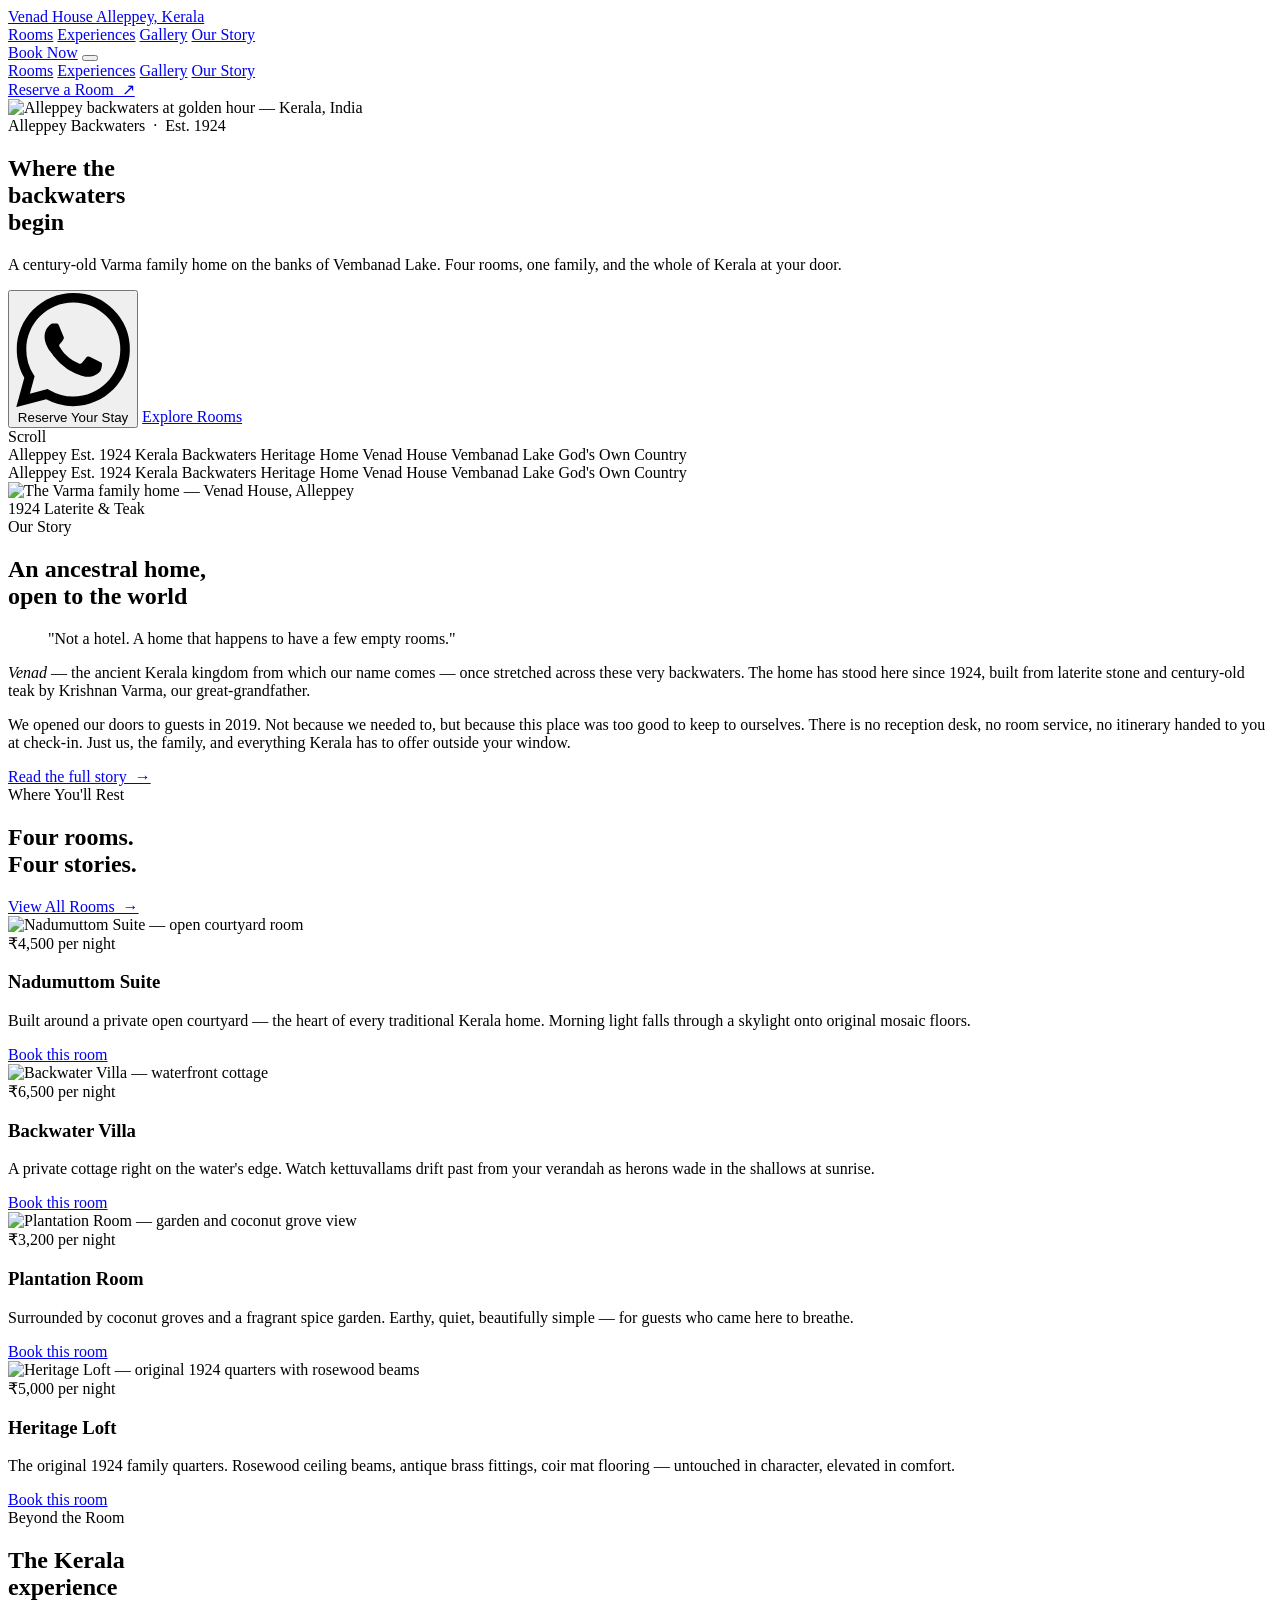
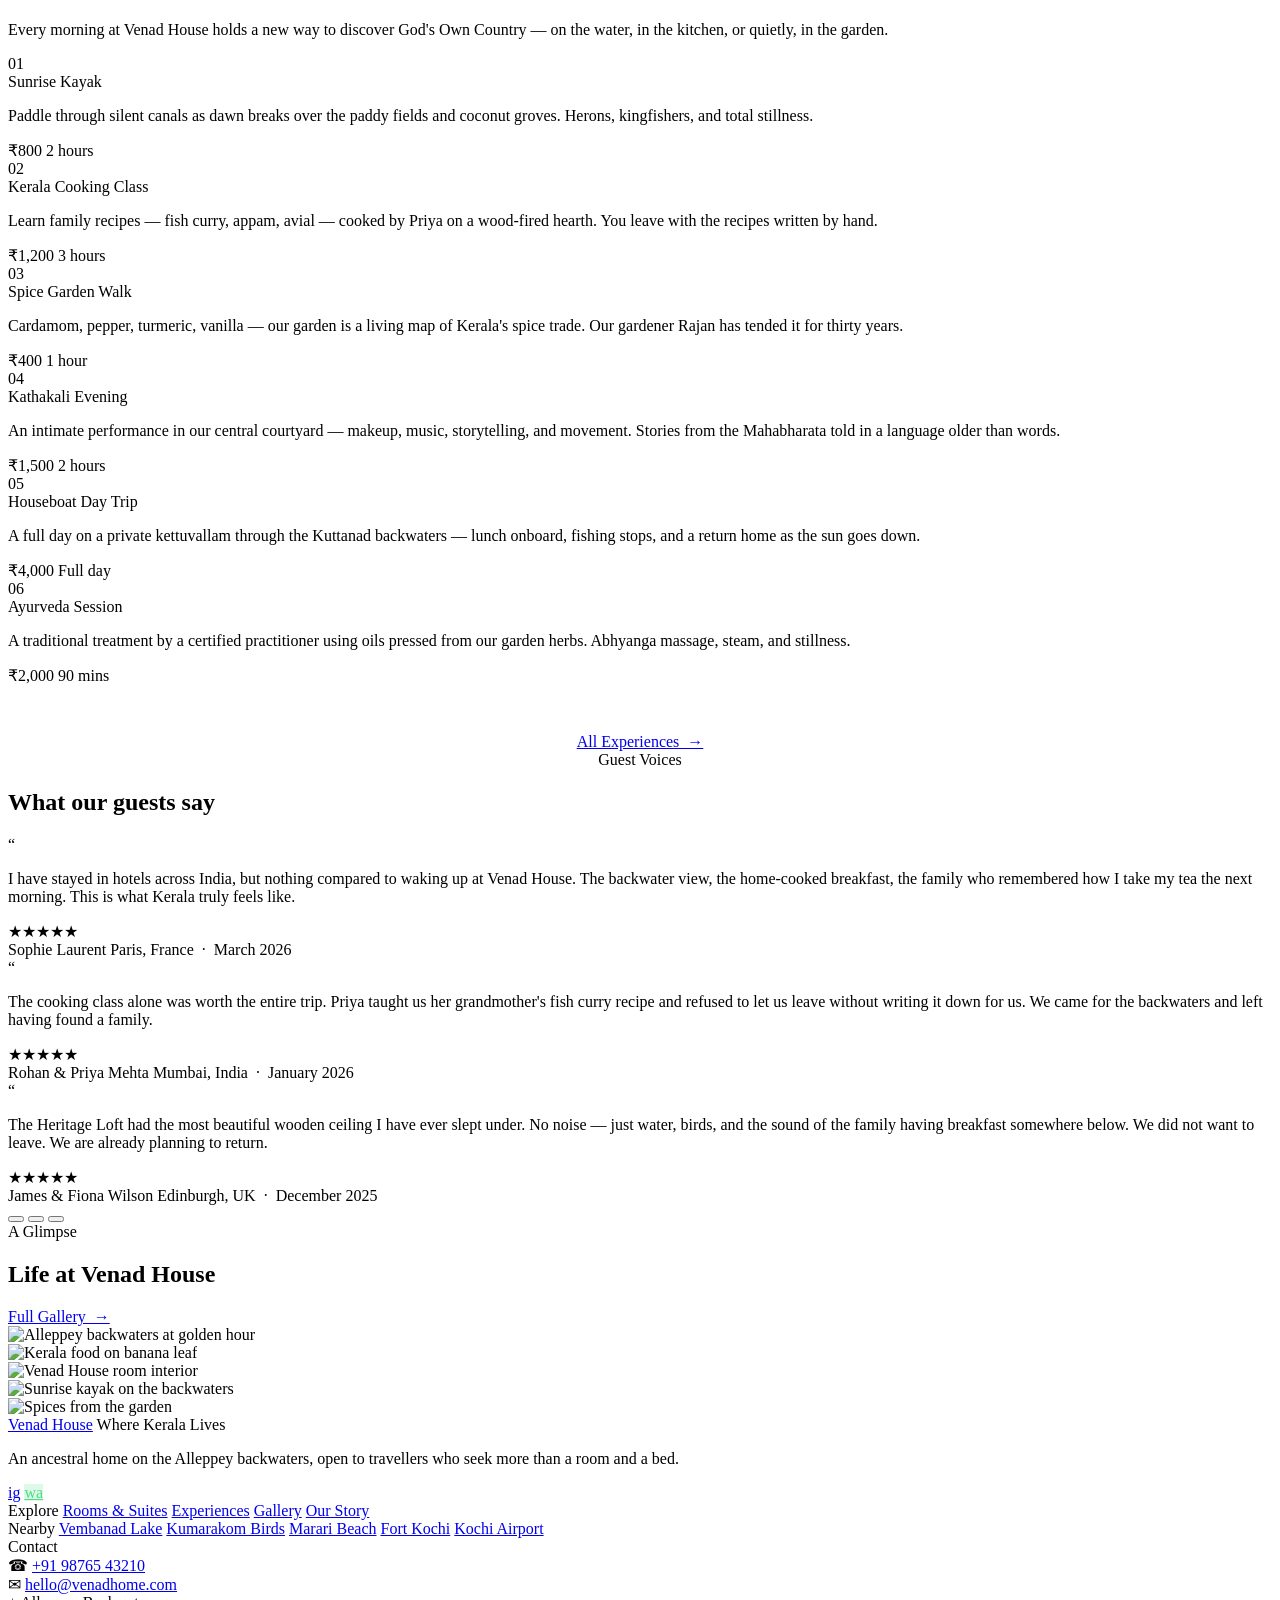
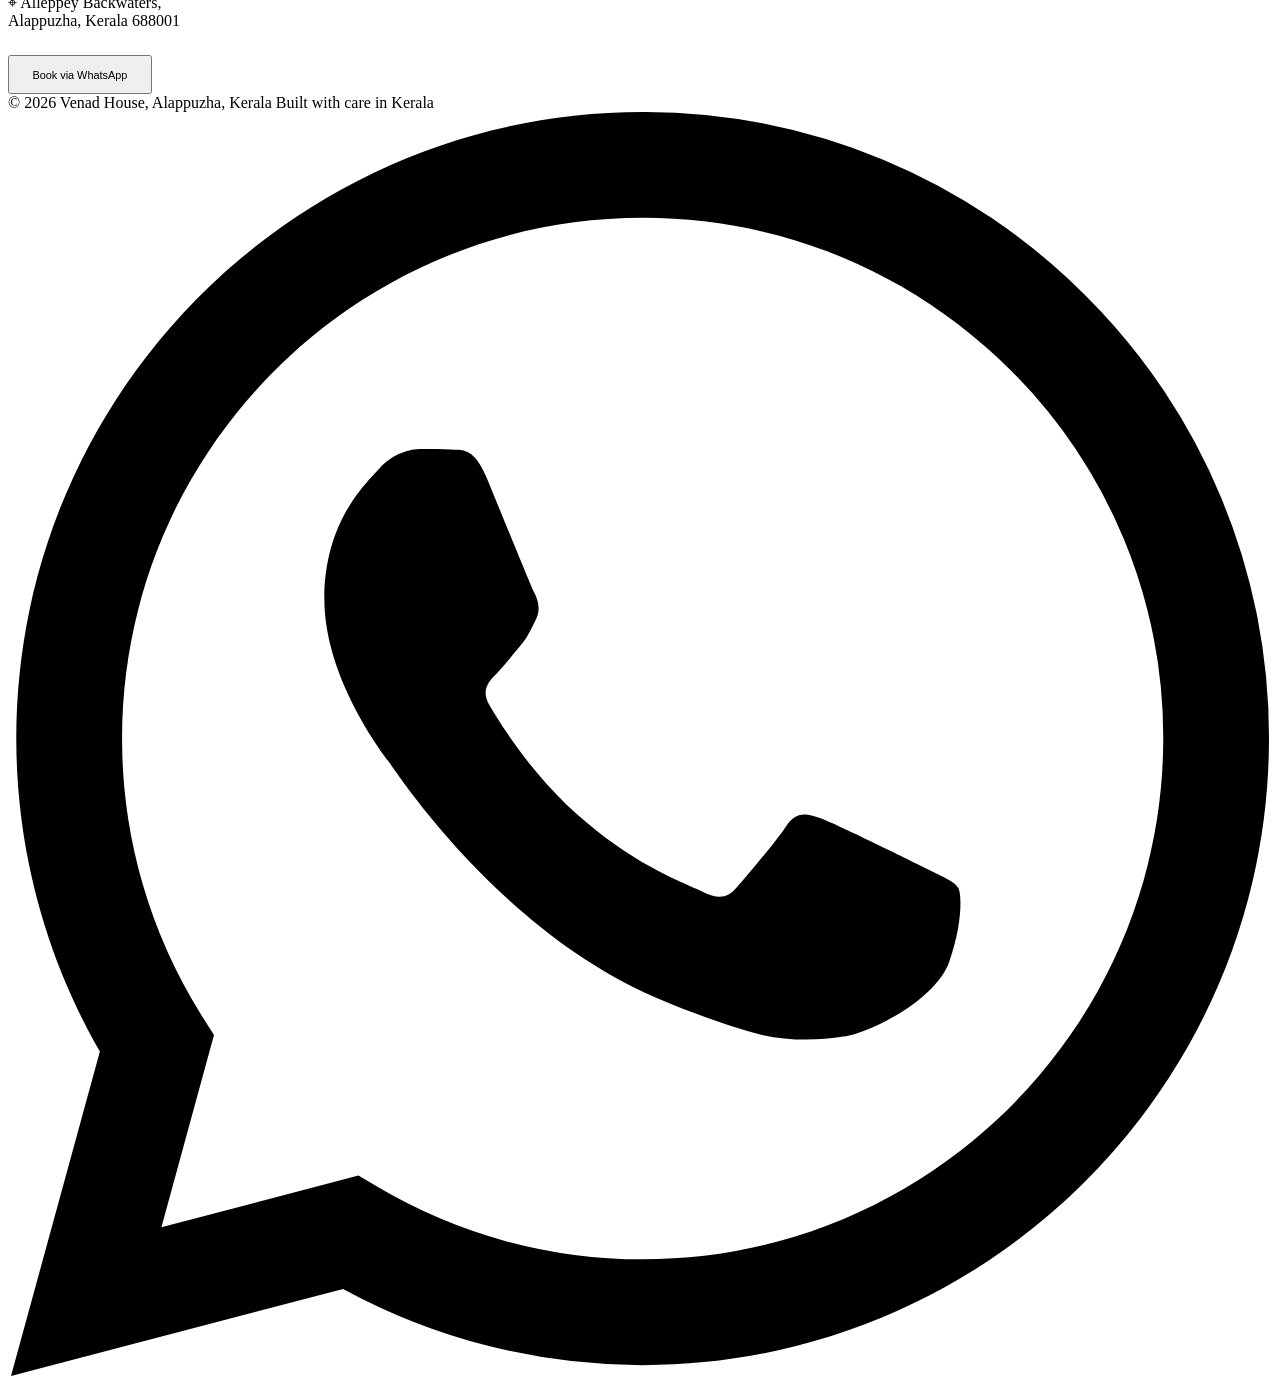
==== index.html @ f09dd830 "Add files via upload" ====
<!DOCTYPE html>
<html lang="en">
<head>
  <meta charset="UTF-8">
  <meta name="viewport" content="width=device-width, initial-scale=1.0">
  <meta name="description" content="Venad House — A century-old ancestral home on the Alleppey backwaters, Kerala. Experience India the way it was meant to be lived.">
  <meta property="og:title" content="Venad House | Alleppey, Kerala">
  <meta property="og:description" content="A century-old ancestral home on the Alleppey backwaters. Experience Kerala the way it was meant to be lived.">
  <meta property="og:image" content="https://images.unsplash.com/photo-1602216056096-3b40cc0c9944?w=1200&q=80">
  <title>Venad House | Alleppey Backwaters, Kerala</title>

  <!-- Fonts -->
  <link rel="preconnect" href="https://fonts.googleapis.com">
  <link rel="preconnect" href="https://fonts.gstatic.com" crossorigin>
  <link href="https://fonts.googleapis.com/css2?family=Cormorant+Garamond:wght@300;400;600&family=DM+Sans:opsz,wght@9..40,300;9..40,400;9..40,500&family=Playfair+Display:ital,wght@1,400;1,700&display=swap" rel="stylesheet">

  <!-- Styles -->
  <link rel="stylesheet" href="css/root.css">
  <link rel="stylesheet" href="css/animations.css">
  <link rel="stylesheet" href="css/components.css">
  <link rel="stylesheet" href="css/nav.css">
  <link rel="stylesheet" href="css/home.css">
</head>
<body>

<!-- ═══════════════════════════════════════════════════════════
     NAVIGATION
════════════════════════════════════════════════════════════ -->
<header>
  <nav class="nav" role="navigation" aria-label="Main navigation">
    <a href="index.html" class="nav-logo" aria-label="Venad House home">
      Venad House
      <span class="nav-logo-sub">Alleppey, Kerala</span>
    </a>

    <div class="nav-links">
      <a href="rooms.html"       class="nav-link">Rooms</a>
      <a href="experiences.html" class="nav-link">Experiences</a>
      <a href="gallery.html"     class="nav-link">Gallery</a>
      <a href="story.html"       class="nav-link">Our Story</a>
    </div>

    <a href="contact.html" class="nav-book" onclick="waBook()">Book Now</a>

    <button class="nav-hamburger" aria-label="Open menu" aria-expanded="false">
      <span></span>
      <span></span>
      <span></span>
    </button>
  </nav>

  <!-- Mobile Menu -->
  <div class="nav-mobile" id="mobile-menu" role="dialog" aria-modal="true" aria-label="Navigation menu">
    <a href="rooms.html"       class="nav-mobile-link">Rooms</a>
    <a href="experiences.html" class="nav-mobile-link">Experiences</a>
    <a href="gallery.html"     class="nav-mobile-link">Gallery</a>
    <a href="story.html"       class="nav-mobile-link">Our Story</a>
    <div class="nav-mobile-divider"></div>
    <a href="contact.html" class="nav-mobile-book" onclick="waBook()">Reserve a Room &nbsp;&#8599;</a>
  </div>
</header>


<!-- ═══════════════════════════════════════════════════════════
     HERO
════════════════════════════════════════════════════════════ -->
<section class="hero" aria-label="Hero">

  <div class="hero-bg hero-bg-parallax">
    <img
      src="https://images.unsplash.com/photo-1602216056096-3b40cc0c9944?w=1920&q=85"
      alt="Alleppey backwaters at golden hour — Kerala, India"
      loading="eager"
      fetchpriority="high"
    >
  </div>

  <div class="hero-content">
    <div class="hero-text">

      <div class="hero-eyebrow hero-text-reveal d1">
        <div class="hero-eyebrow-line"></div>
        <span class="hero-eyebrow-text">Alleppey Backwaters &nbsp;&middot;&nbsp; Est. 1924</span>
      </div>

      <h1 class="hero-title hero-text-reveal d2">
        Where the<br>backwaters<br>begin
      </h1>

      <p class="hero-subtitle hero-text-reveal d3">
        A century-old Varma family home on the banks of Vembanad Lake. Four rooms, one family, and the whole of Kerala at your door.
      </p>

      <div class="hero-actions hero-text-reveal d4">
        <button class="btn btn-primary" onclick="waBook()">
          <svg class="btn-icon" viewBox="0 0 24 24"><path d="M17.472 14.382c-.297-.149-1.758-.867-2.03-.967-.273-.099-.471-.148-.67.15-.197.297-.767.966-.94 1.164-.173.199-.347.223-.644.075-.297-.15-1.255-.463-2.39-1.475-.883-.788-1.48-1.761-1.653-2.059-.173-.297-.018-.458.13-.606.134-.133.298-.347.446-.52.149-.174.198-.298.298-.497.099-.198.05-.371-.025-.52-.075-.149-.669-1.612-.916-2.207-.242-.579-.487-.5-.669-.51-.173-.008-.371-.01-.57-.01-.198 0-.52.074-.792.372-.272.297-1.04 1.016-1.04 2.479 0 1.462 1.065 2.875 1.213 3.074.149.198 2.096 3.2 5.077 4.487.709.306 1.262.489 1.694.625.712.227 1.36.195 1.871.118.571-.085 1.758-.719 2.006-1.413.248-.694.248-1.289.173-1.413-.074-.124-.272-.198-.57-.347m-5.421 7.403h-.004a9.87 9.87 0 01-5.031-1.378l-.361-.214-3.741.982.998-3.648-.235-.374a9.86 9.86 0 01-1.51-5.26c.001-5.45 4.436-9.884 9.888-9.884 2.64 0 5.122 1.03 6.988 2.898a9.825 9.825 0 012.893 6.994c-.003 5.45-4.437 9.884-9.885 9.884m8.413-18.297A11.815 11.815 0 0012.05 0C5.495 0 .16 5.335.157 11.892c0 2.096.547 4.142 1.588 5.945L.057 24l6.305-1.654a11.882 11.882 0 005.683 1.448h.005c6.554 0 11.89-5.335 11.893-11.893a11.821 11.821 0 00-3.48-8.413z"/></svg>
          Reserve Your Stay
        </button>
        <a href="#rooms" class="btn btn-outline">Explore Rooms</a>
      </div>

    </div>

    <div class="hero-scroll" aria-hidden="true">
      <span class="hero-scroll-label">Scroll</span>
      <div class="hero-scroll-line"></div>
    </div>
  </div>

</section>


<!-- ═══════════════════════════════════════════════════════════
     IDENTITY MARQUEE
════════════════════════════════════════════════════════════ -->
<div class="marquee-section" aria-hidden="true">
  <div class="marquee-outer">
    <div class="marquee-inner">
      <!-- Duplicated for seamless loop -->
      <div class="marquee-item">
        <span class="marquee-word">Alleppey</span>
        <span class="marquee-dot"></span>
        <span class="marquee-word">Est. 1924</span>
        <span class="marquee-dot"></span>
        <span class="marquee-word">Kerala</span>
        <span class="marquee-dot"></span>
        <span class="marquee-word">Backwaters</span>
        <span class="marquee-dot"></span>
        <span class="marquee-word">Heritage Home</span>
        <span class="marquee-dot"></span>
        <span class="marquee-word">Venad House</span>
        <span class="marquee-dot"></span>
        <span class="marquee-word">Vembanad Lake</span>
        <span class="marquee-dot"></span>
        <span class="marquee-word">God's Own Country</span>
        <span class="marquee-dot"></span>
      </div>
      <!-- Duplicate for infinite loop -->
      <div class="marquee-item" aria-hidden="true">
        <span class="marquee-word">Alleppey</span>
        <span class="marquee-dot"></span>
        <span class="marquee-word">Est. 1924</span>
        <span class="marquee-dot"></span>
        <span class="marquee-word">Kerala</span>
        <span class="marquee-dot"></span>
        <span class="marquee-word">Backwaters</span>
        <span class="marquee-dot"></span>
        <span class="marquee-word">Heritage Home</span>
        <span class="marquee-dot"></span>
        <span class="marquee-word">Venad House</span>
        <span class="marquee-dot"></span>
        <span class="marquee-word">Vembanad Lake</span>
        <span class="marquee-dot"></span>
        <span class="marquee-word">God's Own Country</span>
        <span class="marquee-dot"></span>
      </div>
    </div>
  </div>
</div>


<!-- ═══════════════════════════════════════════════════════════
     PHILOSOPHY
════════════════════════════════════════════════════════════ -->
<section class="section philosophy-section" id="about">
  <div class="wrapper">
    <div class="philosophy-grid">

      <!-- Image -->
      <div class="philosophy-image-wrap reveal-left">
        <div class="philosophy-image img-hover-wrap">
          <img
            src="https://images.unsplash.com/photo-1566073771259-6a8506099945?w=900&q=82"
            alt="The Varma family home — Venad House, Alleppey"
            loading="lazy"
          >
          <div class="philosophy-image-tag glass">
            <span class="philosophy-image-tag-year">1924</span>
            <span class="philosophy-image-tag-label">Laterite &amp; Teak</span>
          </div>
        </div>
      </div>

      <!-- Text -->
      <div class="philosophy-text reveal-right">
        <span class="section-label section-label-terra">Our Story</span>
        <h2>An ancestral home,<br>open to the world</h2>

        <blockquote class="philosophy-pull-quote">
          "Not a hotel. A home that happens to have a few empty rooms."
        </blockquote>

        <p class="philosophy-body">
          <em>Venad</em> — the ancient Kerala kingdom from which our name comes — once stretched across these very backwaters. The home has stood here since 1924, built from laterite stone and century-old teak by Krishnan Varma, our great-grandfather.
        </p>
        <p class="philosophy-body">
          We opened our doors to guests in 2019. Not because we needed to, but because this place was too good to keep to ourselves. There is no reception desk, no room service, no itinerary handed to you at check-in. Just us, the family, and everything Kerala has to offer outside your window.
        </p>

        <a href="story.html" class="btn btn-ghost">Read the full story &nbsp;&#8594;</a>
      </div>

    </div>
  </div>
</section>


<!-- ═══════════════════════════════════════════════════════════
     ROOMS TEASER
════════════════════════════════════════════════════════════ -->
<section class="section rooms-section" id="rooms">
  <div class="wrapper">

    <div class="rooms-header reveal">
      <div>
        <span class="section-label section-label-terra">Where You'll Rest</span>
        <h2>Four rooms.<br>Four stories.</h2>
      </div>
      <a href="rooms.html" class="btn btn-outline-dark">View All Rooms &nbsp;&#8594;</a>
    </div>

    <div class="rooms-grid">

      <!-- Room 1: Nadumuttom Suite -->
      <article class="room-card reveal">
        <div class="room-card-img">
          <img
            src="https://images.unsplash.com/photo-1631049307264-da0ec9d70304?w=900&q=80"
            alt="Nadumuttom Suite — open courtyard room"
            loading="lazy"
          >
        </div>
        <div class="room-card-overlay"></div>
        <div class="price-chip glass room-card-price">
          <span class="price-chip-amount">&#8377;4,500</span>
          <span class="price-chip-label">per night</span>
        </div>
        <div class="room-card-info">
          <h3 class="room-card-name">Nadumuttom Suite</h3>
          <p class="room-card-desc">Built around a private open courtyard — the heart of every traditional Kerala home. Morning light falls through a skylight onto original mosaic floors.</p>
          <a href="rooms.html#nadumuttom" class="room-card-cta">Book this room</a>
        </div>
      </article>

      <!-- Room 2: Backwater Villa -->
      <article class="room-card reveal d1">
        <div class="room-card-img">
          <img
            src="https://images.unsplash.com/photo-1520250497591-112f2f40a3f4?w=900&q=80"
            alt="Backwater Villa — waterfront cottage"
            loading="lazy"
          >
        </div>
        <div class="room-card-overlay"></div>
        <div class="price-chip glass room-card-price">
          <span class="price-chip-amount">&#8377;6,500</span>
          <span class="price-chip-label">per night</span>
        </div>
        <div class="room-card-info">
          <h3 class="room-card-name">Backwater Villa</h3>
          <p class="room-card-desc">A private cottage right on the water's edge. Watch kettuvallams drift past from your verandah as herons wade in the shallows at sunrise.</p>
          <a href="rooms.html#backwater" class="room-card-cta">Book this room</a>
        </div>
      </article>

      <!-- Room 3: Plantation Room -->
      <article class="room-card reveal d2">
        <div class="room-card-img">
          <img
            src="https://images.unsplash.com/photo-1586023492125-27b2c045efd7?w=900&q=80"
            alt="Plantation Room — garden and coconut grove view"
            loading="lazy"
          >
        </div>
        <div class="room-card-overlay"></div>
        <div class="price-chip glass room-card-price">
          <span class="price-chip-amount">&#8377;3,200</span>
          <span class="price-chip-label">per night</span>
        </div>
        <div class="room-card-info">
          <h3 class="room-card-name">Plantation Room</h3>
          <p class="room-card-desc">Surrounded by coconut groves and a fragrant spice garden. Earthy, quiet, beautifully simple — for guests who came here to breathe.</p>
          <a href="rooms.html#plantation" class="room-card-cta">Book this room</a>
        </div>
      </article>

      <!-- Room 4: Heritage Loft -->
      <article class="room-card reveal d3">
        <div class="room-card-img">
          <img
            src="https://images.unsplash.com/photo-1540518614846-7eded433c457?w=900&q=80"
            alt="Heritage Loft — original 1924 quarters with rosewood beams"
            loading="lazy"
          >
        </div>
        <div class="room-card-overlay"></div>
        <div class="price-chip glass room-card-price">
          <span class="price-chip-amount">&#8377;5,000</span>
          <span class="price-chip-label">per night</span>
        </div>
        <div class="room-card-info">
          <h3 class="room-card-name">Heritage Loft</h3>
          <p class="room-card-desc">The original 1924 family quarters. Rosewood ceiling beams, antique brass fittings, coir mat flooring — untouched in character, elevated in comfort.</p>
          <a href="rooms.html#heritage" class="room-card-cta">Book this room</a>
        </div>
      </article>

    </div>
  </div>
</section>


<!-- ═══════════════════════════════════════════════════════════
     EXPERIENCES
════════════════════════════════════════════════════════════ -->
<section class="section experiences-section" id="experiences">
  <div class="wrapper">

    <div class="experiences-header reveal">
      <div>
        <span class="section-label section-label-gold">Beyond the Room</span>
        <h2 class="tc-light">The Kerala<br>experience</h2>
      </div>
      <p class="experiences-intro">
        Every morning at Venad House holds a new way to discover God's Own Country — on the water, in the kitchen, or quietly, in the garden.
      </p>
    </div>

    <div class="experiences-list reveal">

      <div class="exp-item" onclick="waExperience('Sunrise Kayak')" role="button" tabindex="0" aria-label="Sunrise Kayak experience">
        <span class="exp-num">01</span>
        <div class="exp-body">
          <div class="exp-name">Sunrise Kayak</div>
          <p class="exp-detail">Paddle through silent canals as dawn breaks over the paddy fields and coconut groves. Herons, kingfishers, and total stillness.</p>
        </div>
        <div class="exp-meta">
          <span class="exp-price">&#8377;800</span>
          <span class="exp-duration">2 hours</span>
        </div>
      </div>

      <div class="exp-item" onclick="waExperience('Kerala Cooking Class')" role="button" tabindex="0" aria-label="Kerala Cooking Class experience">
        <span class="exp-num">02</span>
        <div class="exp-body">
          <div class="exp-name">Kerala Cooking Class</div>
          <p class="exp-detail">Learn family recipes — fish curry, appam, avial — cooked by Priya on a wood-fired hearth. You leave with the recipes written by hand.</p>
        </div>
        <div class="exp-meta">
          <span class="exp-price">&#8377;1,200</span>
          <span class="exp-duration">3 hours</span>
        </div>
      </div>

      <div class="exp-item" onclick="waExperience('Spice Garden Walk')" role="button" tabindex="0" aria-label="Spice Garden Walk experience">
        <span class="exp-num">03</span>
        <div class="exp-body">
          <div class="exp-name">Spice Garden Walk</div>
          <p class="exp-detail">Cardamom, pepper, turmeric, vanilla — our garden is a living map of Kerala's spice trade. Our gardener Rajan has tended it for thirty years.</p>
        </div>
        <div class="exp-meta">
          <span class="exp-price">&#8377;400</span>
          <span class="exp-duration">1 hour</span>
        </div>
      </div>

      <div class="exp-item" onclick="waExperience('Kathakali Evening')" role="button" tabindex="0" aria-label="Kathakali Evening experience">
        <span class="exp-num">04</span>
        <div class="exp-body">
          <div class="exp-name">Kathakali Evening</div>
          <p class="exp-detail">An intimate performance in our central courtyard — makeup, music, storytelling, and movement. Stories from the Mahabharata told in a language older than words.</p>
        </div>
        <div class="exp-meta">
          <span class="exp-price">&#8377;1,500</span>
          <span class="exp-duration">2 hours</span>
        </div>
      </div>

      <div class="exp-item" onclick="waExperience('Houseboat Day Trip')" role="button" tabindex="0" aria-label="Houseboat Day Trip experience">
        <span class="exp-num">05</span>
        <div class="exp-body">
          <div class="exp-name">Houseboat Day Trip</div>
          <p class="exp-detail">A full day on a private kettuvallam through the Kuttanad backwaters — lunch onboard, fishing stops, and a return home as the sun goes down.</p>
        </div>
        <div class="exp-meta">
          <span class="exp-price">&#8377;4,000</span>
          <span class="exp-duration">Full day</span>
        </div>
      </div>

      <div class="exp-item" onclick="waExperience('Ayurveda Session')" role="button" tabindex="0" aria-label="Ayurveda Session experience">
        <span class="exp-num">06</span>
        <div class="exp-body">
          <div class="exp-name">Ayurveda Session</div>
          <p class="exp-detail">A traditional treatment by a certified practitioner using oils pressed from our garden herbs. Abhyanga massage, steam, and stillness.</p>
        </div>
        <div class="exp-meta">
          <span class="exp-price">&#8377;2,000</span>
          <span class="exp-duration">90 mins</span>
        </div>
      </div>

    </div>

    <div style="text-align:center; margin-top: 3rem;" class="reveal">
      <a href="experiences.html" class="btn btn-outline">All Experiences &nbsp;&#8594;</a>
    </div>

  </div>
</section>


<!-- ═══════════════════════════════════════════════════════════
     TESTIMONIALS
════════════════════════════════════════════════════════════ -->
<section class="section testimonials-section">
  <div class="wrapper">
    <div class="testimonials-inner">

      <div class="testimonials-header reveal">
        <span class="section-label section-label-terra" style="text-align:center; display:block;">Guest Voices</span>
        <h2>What our guests say</h2>
      </div>

      <div class="quote-container reveal">

        <div class="quote-slide active" role="group" aria-label="Testimonial 1 of 3">
          <span class="quote-mark" aria-hidden="true">&ldquo;</span>
          <p class="quote-text">I have stayed in hotels across India, but nothing compared to waking up at Venad House. The backwater view, the home-cooked breakfast, the family who remembered how I take my tea the next morning. This is what Kerala truly feels like.</p>
          <div class="quote-author">
            <div class="quote-stars" aria-label="5 stars">&#9733;&#9733;&#9733;&#9733;&#9733;</div>
            <span class="quote-author-name">Sophie Laurent</span>
            <span class="quote-author-from">Paris, France &nbsp;&middot;&nbsp; March 2026</span>
          </div>
        </div>

        <div class="quote-slide" role="group" aria-label="Testimonial 2 of 3">
          <span class="quote-mark" aria-hidden="true">&ldquo;</span>
          <p class="quote-text">The cooking class alone was worth the entire trip. Priya taught us her grandmother's fish curry recipe and refused to let us leave without writing it down for us. We came for the backwaters and left having found a family.</p>
          <div class="quote-author">
            <div class="quote-stars" aria-label="5 stars">&#9733;&#9733;&#9733;&#9733;&#9733;</div>
            <span class="quote-author-name">Rohan &amp; Priya Mehta</span>
            <span class="quote-author-from">Mumbai, India &nbsp;&middot;&nbsp; January 2026</span>
          </div>
        </div>

        <div class="quote-slide" role="group" aria-label="Testimonial 3 of 3">
          <span class="quote-mark" aria-hidden="true">&ldquo;</span>
          <p class="quote-text">The Heritage Loft had the most beautiful wooden ceiling I have ever slept under. No noise — just water, birds, and the sound of the family having breakfast somewhere below. We did not want to leave. We are already planning to return.</p>
          <div class="quote-author">
            <div class="quote-stars" aria-label="5 stars">&#9733;&#9733;&#9733;&#9733;&#9733;</div>
            <span class="quote-author-name">James &amp; Fiona Wilson</span>
            <span class="quote-author-from">Edinburgh, UK &nbsp;&middot;&nbsp; December 2025</span>
          </div>
        </div>

      </div>

      <div class="quote-dots" role="tablist" aria-label="Testimonial navigation">
        <button class="quote-dot active" aria-label="Testimonial 1" aria-selected="true" data-slide="0"></button>
        <button class="quote-dot" aria-label="Testimonial 2" aria-selected="false" data-slide="1"></button>
        <button class="quote-dot" aria-label="Testimonial 3" aria-selected="false" data-slide="2"></button>
      </div>

    </div>
  </div>
</section>


<!-- ═══════════════════════════════════════════════════════════
     GALLERY TEASER
════════════════════════════════════════════════════════════ -->
<section class="section gallery-section">
  <div class="wrapper">

    <div class="gallery-header reveal">
      <div>
        <span class="section-label section-label-gold">A Glimpse</span>
        <h2 class="tc-light">Life at Venad House</h2>
      </div>
      <a href="gallery.html" class="btn btn-outline">Full Gallery &nbsp;&#8594;</a>
    </div>

    <div class="gallery-grid reveal">
      <div class="gallery-item">
        <img src="https://images.unsplash.com/photo-1602216056096-3b40cc0c9944?w=900&q=80" alt="Alleppey backwaters at golden hour" loading="lazy">
      </div>
      <div class="gallery-item">
        <img src="https://images.unsplash.com/photo-1565299585323-38d6b0865b47?w=700&q=80" alt="Kerala food on banana leaf" loading="lazy">
      </div>
      <div class="gallery-item">
        <img src="https://images.unsplash.com/photo-1571896349842-33c89424de2d?w=700&q=80" alt="Venad House room interior" loading="lazy">
      </div>
      <div class="gallery-item">
        <img src="https://images.unsplash.com/photo-1508739773434-c26b3d09e071?w=700&q=80" alt="Sunrise kayak on the backwaters" loading="lazy">
      </div>
      <div class="gallery-item">
        <img src="https://images.unsplash.com/photo-1596040033229-a9821ebd058d?w=900&q=80" alt="Spices from the garden" loading="lazy">
      </div>
    </div>

  </div>
</section>


<!-- ═══════════════════════════════════════════════════════════
     FOOTER
════════════════════════════════════════════════════════════ -->
<footer class="footer" role="contentinfo">
  <div class="wrapper">
    <div class="footer-grid">

      <!-- Brand -->
      <div class="footer-brand">
        <a href="index.html" class="footer-logo">Venad House</a>
        <span class="footer-logo-sub">Where Kerala Lives</span>
        <p class="footer-brand-desc">
          An ancestral home on the Alleppey backwaters, open to travellers who seek more than a room and a bed.
        </p>
        <div class="footer-social">
          <a href="#" class="footer-soc-link" aria-label="Instagram">ig</a>
          <a href="https://wa.me/919876543210" class="footer-soc-link" aria-label="WhatsApp" style="background:rgba(37,211,102,0.15); color:#4ade80;">wa</a>
        </div>
      </div>

      <!-- Explore -->
      <nav aria-label="Explore">
        <span class="footer-col-head">Explore</span>
        <a href="rooms.html"       class="footer-link">Rooms &amp; Suites</a>
        <a href="experiences.html" class="footer-link">Experiences</a>
        <a href="gallery.html"     class="footer-link">Gallery</a>
        <a href="story.html"       class="footer-link">Our Story</a>
      </nav>

      <!-- Nearby -->
      <nav aria-label="Nearby attractions">
        <span class="footer-col-head">Nearby</span>
        <a href="#" class="footer-link">Vembanad Lake</a>
        <a href="#" class="footer-link">Kumarakom Birds</a>
        <a href="#" class="footer-link">Marari Beach</a>
        <a href="#" class="footer-link">Fort Kochi</a>
        <a href="#" class="footer-link">Kochi Airport</a>
      </nav>

      <!-- Contact -->
      <div>
        <span class="footer-col-head">Contact</span>
        <div class="footer-contact-item">
          <span class="footer-contact-icon">&#9742;</span>
          <a href="tel:+919876543210" class="footer-contact-text">+91 98765 43210</a>
        </div>
        <div class="footer-contact-item">
          <span class="footer-contact-icon">&#9993;</span>
          <a href="mailto:hello@venadhome.com" class="footer-contact-text">hello@venadhome.com</a>
        </div>
        <div class="footer-contact-item">
          <span class="footer-contact-icon">&#8982;</span>
          <span class="footer-contact-text">Alleppey Backwaters,<br>Alappuzha, Kerala 688001</span>
        </div>
        <div style="margin-top:1.6rem;">
          <button class="btn btn-primary" onclick="waBook()" style="font-size:0.68rem; padding:0.7rem 1.4rem;">
            Book via WhatsApp
          </button>
        </div>
      </div>

    </div>

    <div class="footer-bottom">
      <span class="footer-copy">&copy; 2026 Venad House, Alappuzha, Kerala</span>
      <span class="footer-built">Built with care in Kerala</span>
    </div>
  </div>
</footer>


<!-- ═══════════════════════════════════════════════════════════
     WHATSAPP FLOAT
════════════════════════════════════════════════════════════ -->
<a
  href="javascript:void(0)"
  class="wa-float"
  onclick="waGeneral()"
  aria-label="Chat with us on WhatsApp"
  role="button"
>
  <svg viewBox="0 0 24 24" aria-hidden="true">
    <path d="M17.472 14.382c-.297-.149-1.758-.867-2.03-.967-.273-.099-.471-.148-.67.15-.197.297-.767.966-.94 1.164-.173.199-.347.223-.644.075-.297-.15-1.255-.463-2.39-1.475-.883-.788-1.48-1.761-1.653-2.059-.173-.297-.018-.458.13-.606.134-.133.298-.347.446-.52.149-.174.198-.298.298-.497.099-.198.05-.371-.025-.52-.075-.149-.669-1.612-.916-2.207-.242-.579-.487-.5-.669-.51-.173-.008-.371-.01-.57-.01-.198 0-.52.074-.792.372-.272.297-1.04 1.016-1.04 2.479 0 1.462 1.065 2.875 1.213 3.074.149.198 2.096 3.2 5.077 4.487.709.306 1.262.489 1.694.625.712.227 1.36.195 1.871.118.571-.085 1.758-.719 2.006-1.413.248-.694.248-1.289.173-1.413-.074-.124-.272-.198-.57-.347m-5.421 7.403h-.004a9.87 9.87 0 01-5.031-1.378l-.361-.214-3.741.982.998-3.648-.235-.374a9.86 9.86 0 01-1.51-5.26c.001-5.45 4.436-9.884 9.888-9.884 2.64 0 5.122 1.03 6.988 2.898a9.825 9.825 0 012.893 6.994c-.003 5.45-4.437 9.884-9.885 9.884m8.413-18.297A11.815 11.815 0 0012.05 0C5.495 0 .16 5.335.157 11.892c0 2.096.547 4.142 1.588 5.945L.057 24l6.305-1.654a11.882 11.882 0 005.683 1.448h.005c6.554 0 11.89-5.335 11.893-11.893a11.821 11.821 0 00-3.48-8.413z"/>
  </svg>
</a>


<!-- ═══════════════════════════════════════════════════════════
     SCRIPTS
════════════════════════════════════════════════════════════ -->
<script src="js/config.js"></script>
<script src="js/nav.js"></script>
<script src="js/animations.js"></script>
<script>
  /* ── Testimonial slider ── */
  (function () {
    const slides = document.querySelectorAll('.quote-slide');
    const dots   = document.querySelectorAll('.quote-dot');
    let current  = 0;
    let timer    = null;

    function goTo(index) {
      slides[current].classList.remove('active');
      dots[current].classList.remove('active');
      dots[current].setAttribute('aria-selected', 'false');

      current = index;

      slides[current].classList.add('active');
      dots[current].classList.add('active');
      dots[current].setAttribute('aria-selected', 'true');
    }

    function next() {
      goTo((current + 1) % slides.length);
    }

    function startTimer() {
      timer = setInterval(next, 5500);
    }

    function resetTimer() {
      clearInterval(timer);
      startTimer();
    }

    dots.forEach((dot, i) => {
      dot.addEventListener('click', () => {
        goTo(i);
        resetTimer();
      });
    });

    startTimer();
  })();

  /* ── Keyboard support for experience items ── */
  document.querySelectorAll('.exp-item[tabindex]').forEach(item => {
    item.addEventListener('keydown', (e) => {
      if (e.key === 'Enter' || e.key === ' ') {
        e.preventDefault();
        item.click();
      }
    });
  });
</script>

</body>
</html>
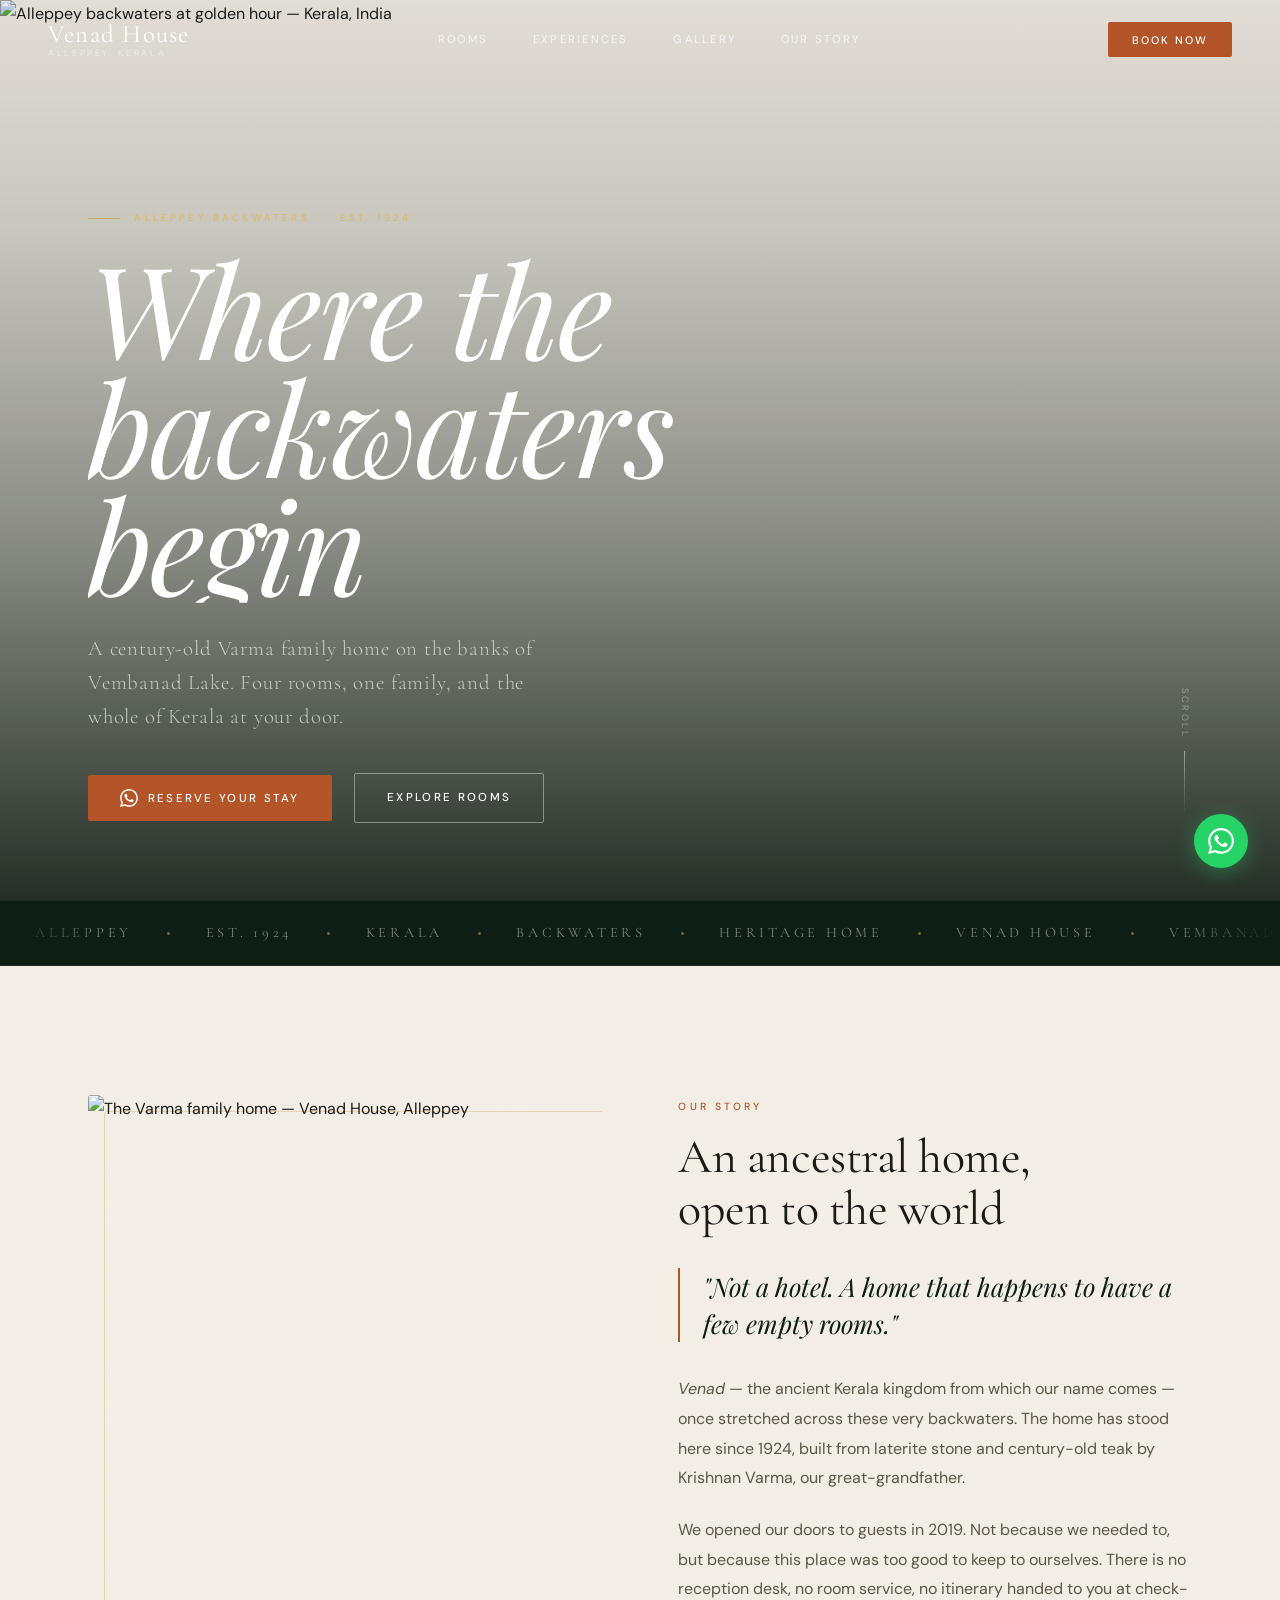
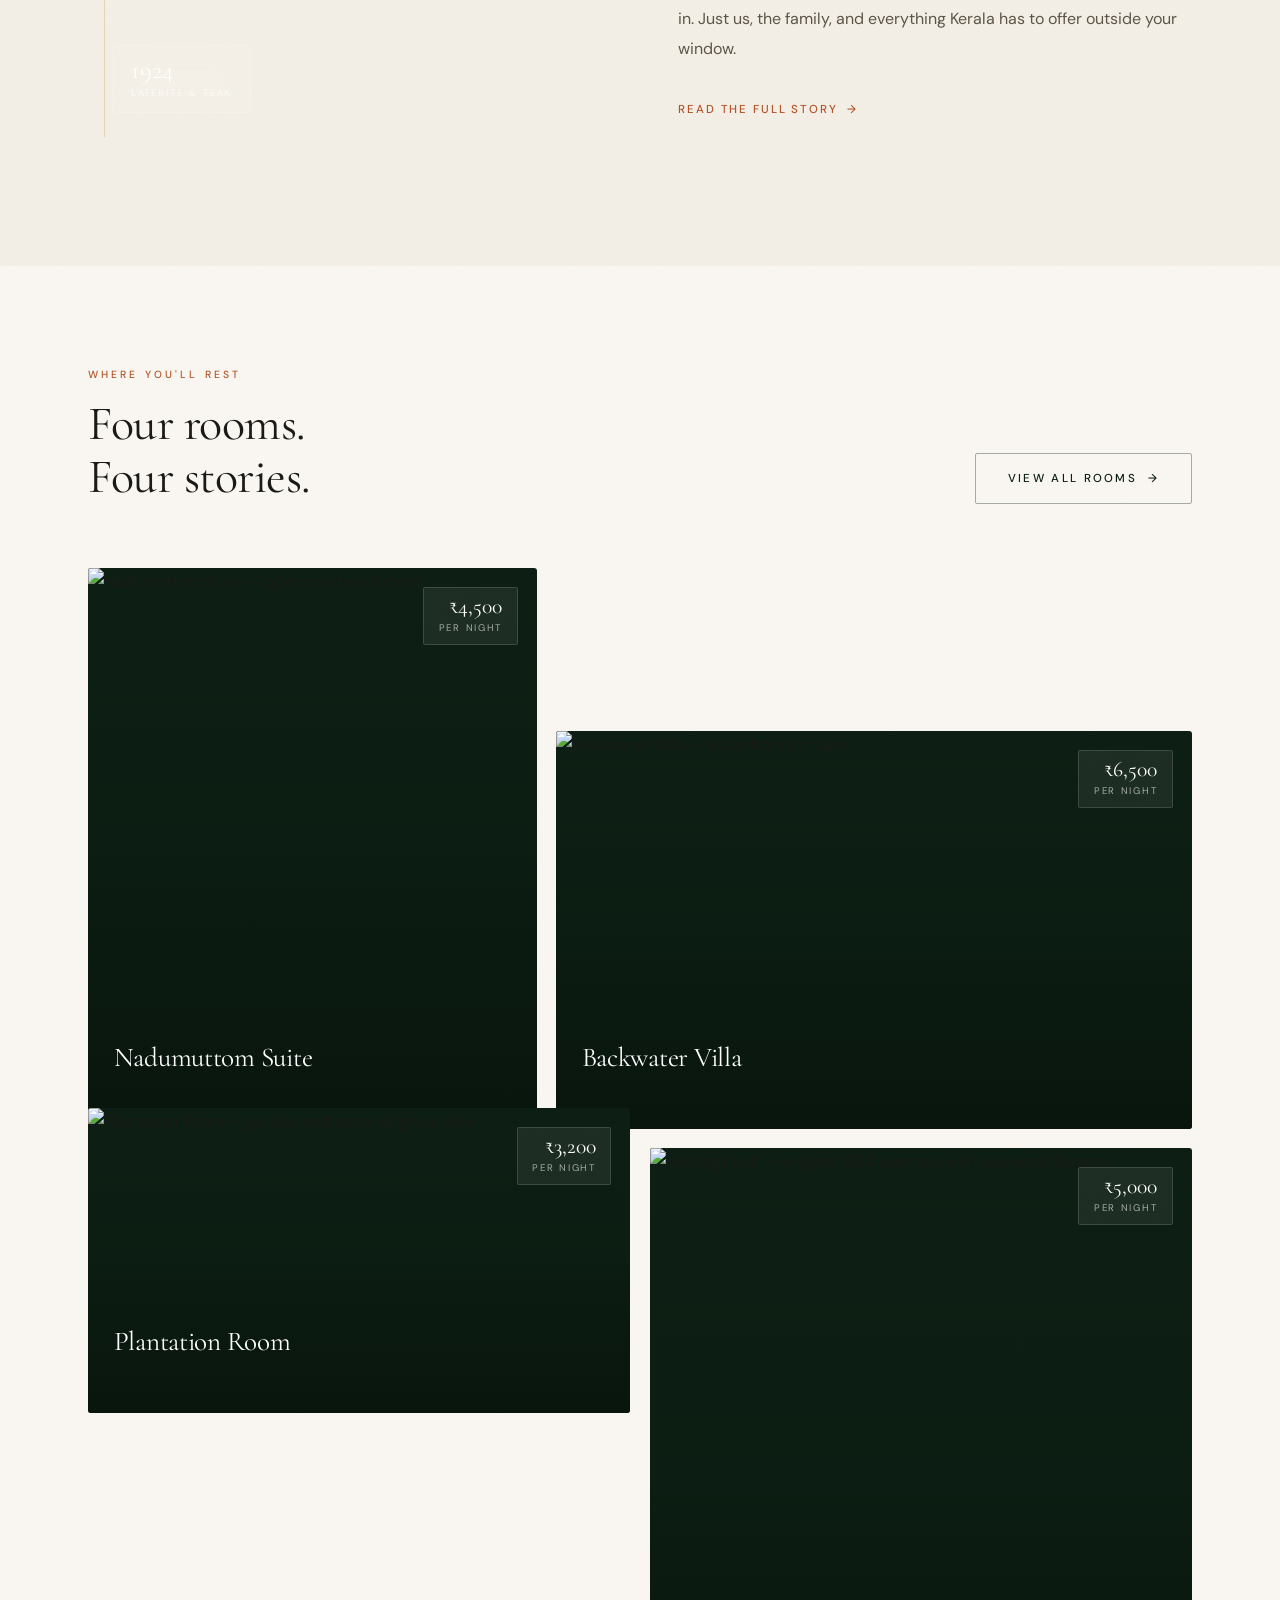
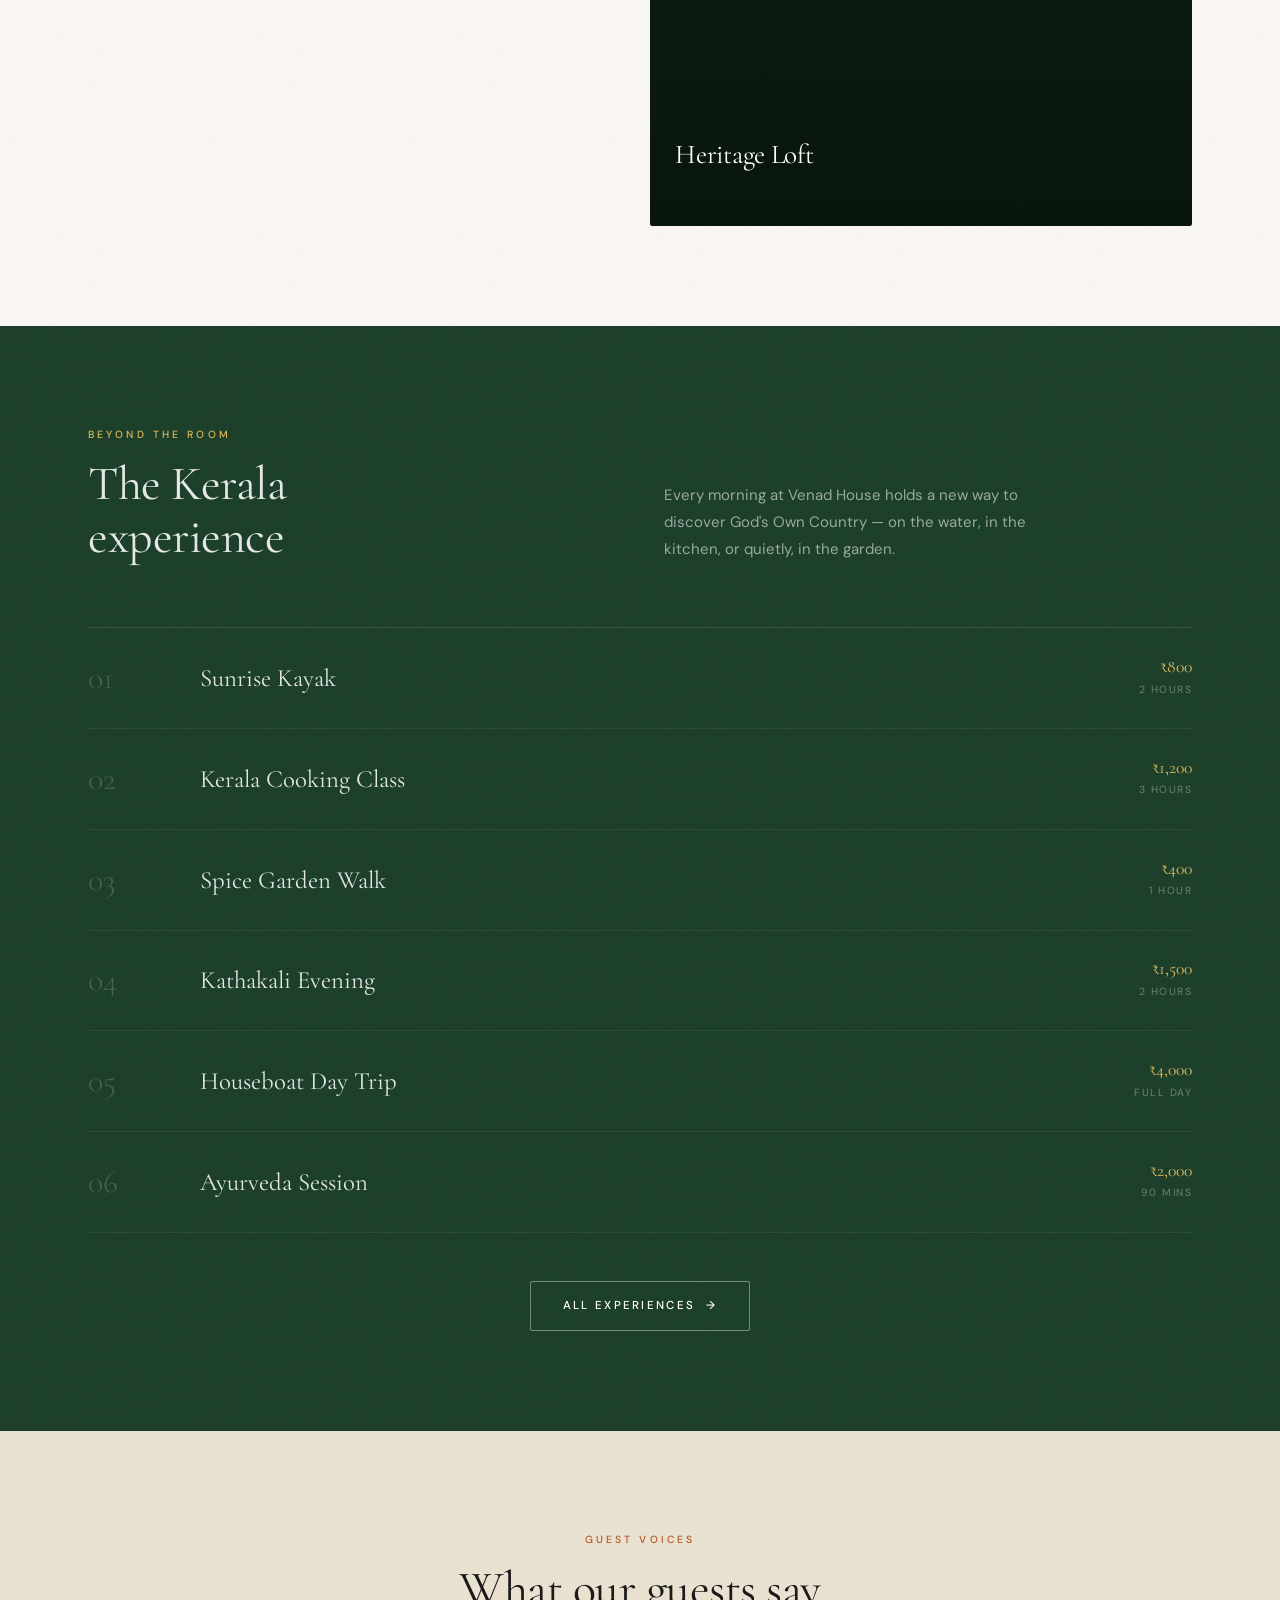
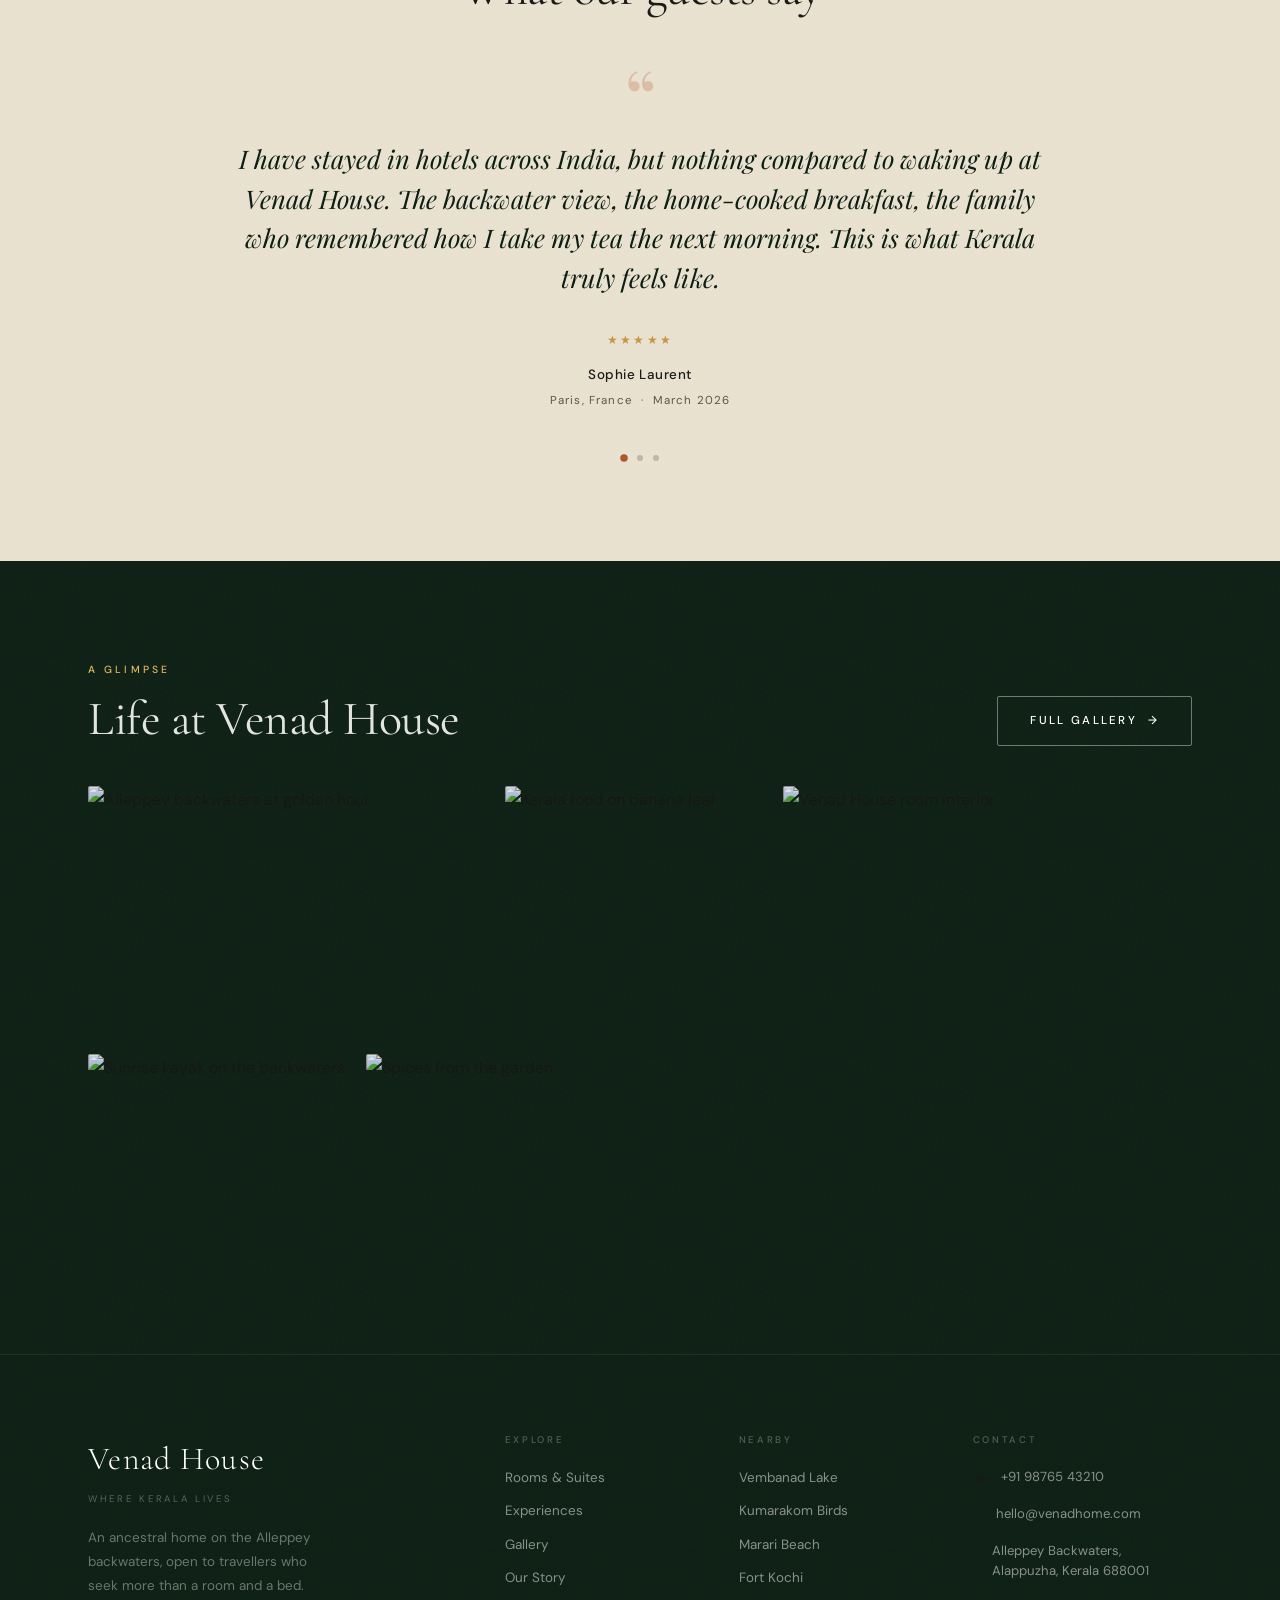
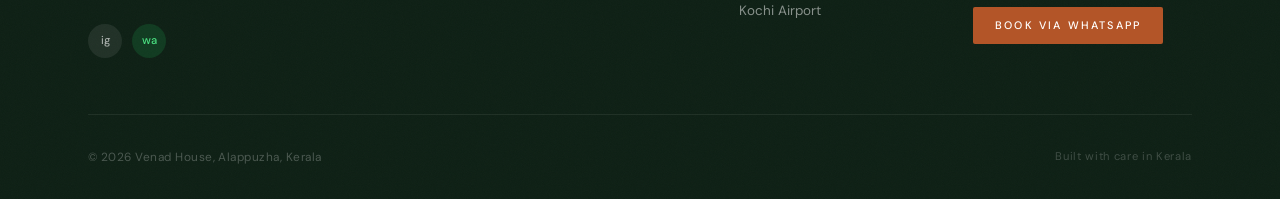
==== commit 51140dfc: "Add files via upload" ====
--- a/index.html
+++ b/index.html
@@ -12,7 +12,7 @@
   <!-- Fonts -->
   <link rel="preconnect" href="https://fonts.googleapis.com">
   <link rel="preconnect" href="https://fonts.gstatic.com" crossorigin>
-  <link href="https://fonts.googleapis.com/css2?family=Cormorant+Garamond:wght@300;400;600&family=DM+Sans:opsz,wght@9..40,300;9..40,400;9..40,500&family=Playfair+Display:ital,wght@1,400;1,700&display=swap" rel="stylesheet">
+  <link href="https://fonts.googleapis.com/css2?family=Cormorant+Garamond:ital,wght@0,400;0,600;1,400&family=DM+Sans:opsz,wght@9..40,300;9..40,400;9..40,500&family=Playfair+Display:ital,wght@1,400;1,700&display=swap" rel="stylesheet">
 
   <!-- Styles -->
   <link rel="stylesheet" href="css/root.css">
@@ -40,7 +40,7 @@
       <a href="story.html"       class="nav-link">Our Story</a>
     </div>
 
-    <a href="contact.html" class="nav-book" onclick="waBook()">Book Now</a>
+    <button type="button" class="nav-book" onclick="waBook()">Book Now</button>
 
     <button class="nav-hamburger" aria-label="Open menu" aria-expanded="false">
       <span></span>
@@ -56,7 +56,7 @@
     <a href="gallery.html"     class="nav-mobile-link">Gallery</a>
     <a href="story.html"       class="nav-mobile-link">Our Story</a>
     <div class="nav-mobile-divider"></div>
-    <a href="contact.html" class="nav-mobile-book" onclick="waBook()">Reserve a Room &nbsp;&#8599;</a>
+    <button type="button" class="nav-mobile-book" onclick="waBook()">Reserve a Room &nbsp;&#8599;</button>
   </div>
 </header>
 
--- a/css/root.css
+++ b/css/root.css
@@ -0,0 +1,243 @@
+/* ============================================================
+   VENAD HOUSE — root.css
+   All custom properties, resets, base typography.
+   This is the single source of truth for design tokens.
+   To rebrand: change this file only.
+   ============================================================ */
+
+/* ── CUSTOM PROPERTIES ─────────────────────────────────────── */
+:root {
+
+  /* Greens — Kerala canopy */
+  --forest:        #0D1F14;
+  --canopy:        #1A3D28;
+  --moss:          #2D5E3E;
+  --sage:          #7A9E85;
+
+  /* Neutrals — laterite + linen */
+  --mist:          #F4EFE6;
+  --linen:         #EAE2D0;
+  --cream:         #FAF7F2;
+
+  /* Accents */
+  --terra:         #B35528;
+  --terra-dark:    #8F4120;
+  --gold:          #C49840;
+  --gold-light:    #DDB95A;
+
+  /* Glass */
+  --glass-bg:      rgba(255, 255, 255, 0.07);
+  --glass-bg-dark: rgba(13, 31, 20, 0.55);
+  --glass-border:  rgba(255, 255, 255, 0.14);
+  --glass-blur:    blur(16px);
+
+  /* Text */
+  --text-dark:     #1A1A18;
+  --text-soft:     #5C5648;
+  --text-light:    rgba(255, 255, 255, 0.88);
+  --text-muted:    rgba(255, 255, 255, 0.45);
+
+  /* Spacing */
+  --section-y:     clamp(60px, 8vw, 100px);
+  --content-max:   1200px;
+  --content-pad:   clamp(1.25rem, 5vw, 3rem);
+
+  /* Transitions */
+  --ease-out:      cubic-bezier(0.16, 1, 0.3, 1);
+  --ease-in-out:   cubic-bezier(0.45, 0, 0.55, 1);
+  --t-fast:        0.2s;
+  --t-mid:         0.45s;
+  --t-slow:        0.75s;
+
+  /* Nav */
+  --nav-h:         80px;
+}
+
+/* ── RESET ──────────────────────────────────────────────────── */
+*,
+*::before,
+*::after {
+  box-sizing: border-box;
+  margin: 0;
+  padding: 0;
+}
+
+html {
+  scroll-behavior: smooth;
+  -webkit-text-size-adjust: 100%;
+  text-size-adjust: 100%;
+}
+
+body {
+  font-family: 'DM Sans', sans-serif;
+  font-size: 1rem;
+  font-weight: 400;
+  line-height: 1.7;
+  color: var(--text-dark);
+  background: var(--mist);
+  overflow-x: hidden;
+  -webkit-font-smoothing: antialiased;
+  -moz-osx-font-smoothing: grayscale;
+}
+
+img,
+video {
+  display: block;
+  max-width: 100%;
+}
+
+a {
+  color: inherit;
+  text-decoration: none;
+}
+
+button {
+  font-family: inherit;
+  cursor: pointer;
+  border: none;
+  background: none;
+}
+
+ul, ol {
+  list-style: none;
+}
+
+/* ── SCROLLBAR ───────────────────────────────────────────────── */
+::-webkit-scrollbar {
+  width: 4px;
+}
+
+::-webkit-scrollbar-track {
+  background: var(--mist);
+}
+
+::-webkit-scrollbar-thumb {
+  background: var(--moss);
+  border-radius: 2px;
+}
+
+/* ── BASE TYPOGRAPHY ─────────────────────────────────────────── */
+
+/* Display — hero headlines */
+.t-display {
+  font-family: 'Playfair Display', serif;
+  font-style: italic;
+  font-weight: 400;
+  line-height: 0.92;
+  letter-spacing: -0.02em;
+}
+
+/* Heading — section titles */
+h1, h2, h3, h4 {
+  font-family: 'Cormorant Garamond', serif;
+  font-weight: 400;
+  line-height: 1.1;
+  letter-spacing: -0.01em;
+}
+
+h1 { font-size: clamp(2.4rem, 5vw, 3.6rem); }
+h2 { font-size: clamp(2rem, 4vw, 3rem); }
+h3 { font-size: clamp(1.5rem, 3vw, 2.2rem); }
+h4 { font-size: clamp(1.2rem, 2vw, 1.6rem); }
+
+/* Body sizes */
+.t-body-lg { font-size: clamp(1rem, 1.8vw, 1.15rem); line-height: 1.8; }
+.t-body    { font-size: 0.94rem; line-height: 1.78; }
+.t-small   { font-size: 0.82rem; line-height: 1.65; }
+
+/* Eyebrow label */
+.t-label {
+  font-family: 'DM Sans', sans-serif;
+  font-size: 0.65rem;
+  font-weight: 500;
+  letter-spacing: 0.28em;
+  text-transform: uppercase;
+}
+
+/* Pull quote */
+.t-quote {
+  font-family: 'Playfair Display', serif;
+  font-style: italic;
+  font-weight: 400;
+  font-size: clamp(1.3rem, 2.5vw, 1.8rem);
+  line-height: 1.45;
+}
+
+/* ── UTILITY ─────────────────────────────────────────────────── */
+.wrapper {
+  width: 100%;
+  max-width: var(--content-max);
+  margin-inline: auto;
+  padding-inline: var(--content-pad);
+}
+
+.section {
+  position: relative;
+  padding-block: var(--section-y);
+  overflow: hidden;
+}
+
+/* Grain texture overlay on sections */
+.section::before {
+  content: '';
+  position: absolute;
+  inset: 0;
+  background-image: url("data:image/svg+xml,%3Csvg viewBox='0 0 256 256' xmlns='http://www.w3.org/2000/svg'%3E%3Cfilter id='noise'%3E%3CfeTurbulence type='fractalNoise' baseFrequency='0.9' numOctaves='4' stitchTiles='stitch'/%3E%3C/filter%3E%3Crect width='100%25' height='100%25' filter='url(%23noise)' opacity='1'/%3E%3C/svg%3E");
+  background-size: 200px 200px;
+  opacity: 0.038;
+  pointer-events: none;
+  z-index: 0;
+}
+
+.section > * {
+  position: relative;
+  z-index: 1;
+}
+
+/* Background colors */
+.bg-forest  { background-color: var(--forest); }
+.bg-canopy  { background-color: var(--canopy); }
+.bg-mist    { background-color: var(--mist); }
+.bg-linen   { background-color: var(--linen); }
+.bg-cream   { background-color: var(--cream); }
+
+/* Text colors */
+.tc-light   { color: var(--text-light); }
+.tc-muted   { color: var(--text-muted); }
+.tc-soft    { color: var(--text-soft); }
+.tc-terra   { color: var(--terra); }
+.tc-gold    { color: var(--gold); }
+.tc-sage    { color: var(--sage); }
+
+/* Ornamental horizontal rule */
+.ornament {
+  display: flex;
+  align-items: center;
+  gap: 1rem;
+  margin-block: 1.25rem;
+}
+
+.ornament::before,
+.ornament::after {
+  content: '';
+  flex: 1;
+  height: 1px;
+  background: currentColor;
+  opacity: 0.18;
+}
+
+.ornament-mark {
+  font-size: 0.7rem;
+  opacity: 0.55;
+  letter-spacing: 0.1em;
+}
+
+/* Page entry fade */
+body {
+  animation: pageFadeIn 0.5s var(--ease-out) both;
+}
+
+@keyframes pageFadeIn {
+  from { opacity: 0; }
+  to   { opacity: 1; }
+}
--- a/css/animations.css
+++ b/css/animations.css
@@ -0,0 +1,277 @@
+/* ============================================================
+   VENAD HOUSE — animations.css
+   All motion and transitions.
+
+   Strategy: CSS scroll-driven animations where supported,
+   IntersectionObserver fallback for Safari/iOS (handled
+   by animations.js which adds .in-view class).
+   ============================================================ */
+
+/* ── PAGE LOAD ───────────────────────────────────────────────── */
+
+@keyframes pageFadeIn {
+  from { opacity: 0; }
+  to   { opacity: 1; }
+}
+
+/* ── HERO REVEAL ─────────────────────────────────────────────── */
+/* Clip-path wipe — left to right */
+
+@keyframes clipWipe {
+  from { clip-path: inset(0 100% 0 0); }
+  to   { clip-path: inset(0 0% 0 0); }
+}
+
+.hero-text-reveal {
+  clip-path: inset(0 100% 0 0);
+  animation: clipWipe 1.1s var(--ease-out) both;
+}
+
+.hero-text-reveal.d1 { animation-delay: 0.1s; }
+.hero-text-reveal.d2 { animation-delay: 0.25s; }
+.hero-text-reveal.d3 { animation-delay: 0.4s; }
+.hero-text-reveal.d4 { animation-delay: 0.6s; }
+.hero-text-reveal.d5 { animation-delay: 0.8s; }
+
+/* ── HERO BACKGROUND PARALLAX ────────────────────────────────── */
+
+@keyframes heroParallax {
+  from { transform: scale(1.08); }
+  to   { transform: scale(1); }
+}
+
+.hero-bg-parallax {
+  animation: heroParallax 1.8s var(--ease-out) both;
+}
+
+/* ── MARQUEE ─────────────────────────────────────────────────── */
+/* Pure CSS infinite scroll — no JS */
+
+@keyframes marquee {
+  from { transform: translateX(0); }
+  to   { transform: translateX(-50%); }
+}
+
+.marquee-track {
+  display: flex;
+  width: max-content;
+  animation: marquee 28s linear infinite;
+}
+
+.marquee-track:hover {
+  animation-play-state: paused;
+}
+
+/* ── SCROLL REVEALS ──────────────────────────────────────────── */
+/*
+   Default hidden state for all .reveal elements.
+   Two layers:
+   1. @supports block — CSS scroll-driven for modern browsers
+   2. .in-view class  — added by animations.js via IntersectionObserver
+      This is the guaranteed fallback that works on Safari/iOS.
+*/
+
+.reveal {
+  opacity: 0;
+  transform: translateY(36px);
+  transition:
+    opacity   var(--t-slow) var(--ease-out),
+    transform var(--t-slow) var(--ease-out);
+}
+
+/* IntersectionObserver fallback — animations.js adds this class */
+.reveal.in-view {
+  opacity: 1;
+  transform: translateY(0);
+}
+
+/* CSS scroll-driven — modern Chrome/Firefox/Edge */
+@supports (animation-timeline: view()) {
+  .reveal {
+    animation: revealUp linear both;
+    animation-timeline: view();
+    animation-range: entry 0% entry 38%;
+    /* Override transition — animation handles it now */
+    transition: none;
+  }
+
+  @keyframes revealUp {
+    from {
+      opacity: 0;
+      transform: translateY(36px);
+    }
+    to {
+      opacity: 1;
+      transform: translateY(0);
+    }
+  }
+}
+
+/* Stagger delays — applied on elements, work with both methods */
+.reveal.d1 { transition-delay: 0.08s; }
+.reveal.d2 { transition-delay: 0.16s; }
+.reveal.d3 { transition-delay: 0.24s; }
+.reveal.d4 { transition-delay: 0.32s; }
+.reveal.d5 { transition-delay: 0.42s; }
+
+@supports (animation-timeline: view()) {
+  .reveal.d1 { animation-delay: 0.08s; }
+  .reveal.d2 { animation-delay: 0.16s; }
+  .reveal.d3 { animation-delay: 0.24s; }
+  .reveal.d4 { animation-delay: 0.32s; }
+  .reveal.d5 { animation-delay: 0.42s; }
+}
+
+/* Reveal from left */
+.reveal-left {
+  opacity: 0;
+  transform: translateX(-40px);
+  transition:
+    opacity   var(--t-slow) var(--ease-out),
+    transform var(--t-slow) var(--ease-out);
+}
+
+.reveal-left.in-view {
+  opacity: 1;
+  transform: translateX(0);
+}
+
+@supports (animation-timeline: view()) {
+  .reveal-left {
+    animation: revealLeft linear both;
+    animation-timeline: view();
+    animation-range: entry 0% entry 38%;
+    transition: none;
+  }
+
+  @keyframes revealLeft {
+    from { opacity: 0; transform: translateX(-40px); }
+    to   { opacity: 1; transform: translateX(0); }
+  }
+}
+
+/* Reveal from right */
+.reveal-right {
+  opacity: 0;
+  transform: translateX(40px);
+  transition:
+    opacity   var(--t-slow) var(--ease-out),
+    transform var(--t-slow) var(--ease-out);
+}
+
+.reveal-right.in-view {
+  opacity: 1;
+  transform: translateX(0);
+}
+
+@supports (animation-timeline: view()) {
+  .reveal-right {
+    animation: revealRight linear both;
+    animation-timeline: view();
+    animation-range: entry 0% entry 38%;
+    transition: none;
+  }
+
+  @keyframes revealRight {
+    from { opacity: 0; transform: translateX(40px); }
+    to   { opacity: 1; transform: translateX(0); }
+  }
+}
+
+/* ── IMAGE HOVER ─────────────────────────────────────────────── */
+
+.img-hover-wrap {
+  overflow: hidden;
+}
+
+.img-hover-wrap img {
+  width: 100%;
+  height: 100%;
+  object-fit: cover;
+  display: block;
+  transition: transform 0.65s var(--ease-out);
+}
+
+.img-hover-wrap:hover img {
+  transform: scale(1.06);
+}
+
+/* ── SCROLL LINE ─────────────────────────────────────────────── */
+/* Thin animated scroll indicator in hero */
+
+@keyframes scrollPulse {
+  0%   { transform: scaleY(0); transform-origin: top; }
+  50%  { transform: scaleY(1); transform-origin: top; }
+  51%  { transform: scaleY(1); transform-origin: bottom; }
+  100% { transform: scaleY(0); transform-origin: bottom; }
+}
+
+.scroll-indicator {
+  display: flex;
+  flex-direction: column;
+  align-items: center;
+  gap: 0.6rem;
+}
+
+.scroll-indicator-label {
+  font-size: 0.6rem;
+  letter-spacing: 0.3em;
+  text-transform: uppercase;
+  color: rgba(255, 255, 255, 0.4);
+  writing-mode: vertical-rl;
+}
+
+.scroll-indicator-line {
+  width: 1px;
+  height: 60px;
+  background: linear-gradient(to bottom, rgba(255,255,255,0.5), transparent);
+  animation: scrollPulse 2.4s ease-in-out infinite;
+}
+
+/* ── WHATSAPP PULSE ──────────────────────────────────────────── */
+
+@keyframes waPulse {
+  0%, 100% { box-shadow: 0 4px 20px rgba(37, 211, 102, 0.38); }
+  50%       { box-shadow: 0 4px 44px rgba(37, 211, 102, 0.6); }
+}
+
+/* ── QUOTE SLIDER ────────────────────────────────────────────── */
+
+.quote-slide {
+  opacity: 0;
+  transform: translateY(16px);
+  transition:
+    opacity   0.55s var(--ease-out),
+    transform 0.55s var(--ease-out);
+  pointer-events: none;
+  position: absolute;
+  inset: 0;
+}
+
+.quote-slide.active {
+  opacity: 1;
+  transform: translateY(0);
+  pointer-events: auto;
+  position: relative;
+}
+
+/* ── PREFERS REDUCED MOTION ──────────────────────────────────── */
+/* Respect the user's OS setting — never override their preference */
+
+@media (prefers-reduced-motion: reduce) {
+  *,
+  *::before,
+  *::after {
+    animation-duration: 0.01ms !important;
+    animation-iteration-count: 1 !important;
+    transition-duration: 0.01ms !important;
+    scroll-behavior: auto !important;
+  }
+
+  .reveal,
+  .reveal-left,
+  .reveal-right {
+    opacity: 1;
+    transform: none;
+  }
+}
--- a/css/components.css
+++ b/css/components.css
@@ -0,0 +1,347 @@
+/* ============================================================
+   VENAD HOUSE — components.css
+   Reusable UI components: buttons, glass, badges, cards.
+   All components use only CSS variables from root.css.
+   ============================================================ */
+
+/* ── BUTTONS ─────────────────────────────────────────────────── */
+
+.btn {
+  display: inline-flex;
+  align-items: center;
+  gap: 0.6rem;
+  font-family: 'DM Sans', sans-serif;
+  font-size: 0.72rem;
+  font-weight: 500;
+  letter-spacing: 0.2em;
+  text-transform: uppercase;
+  text-decoration: none;
+  border-radius: 2px;
+  padding: 0.9rem 2rem;
+  transition:
+    background var(--t-fast) var(--ease-out),
+    color var(--t-fast) var(--ease-out),
+    transform var(--t-mid) var(--ease-out),
+    box-shadow var(--t-mid) var(--ease-out);
+  cursor: pointer;
+  white-space: nowrap;
+}
+
+.btn:hover {
+  transform: translateY(-2px);
+}
+
+.btn:active {
+  transform: translateY(0);
+}
+
+/* Primary — terracotta fill */
+.btn-primary {
+  background: var(--terra);
+  color: #fff;
+}
+
+.btn-primary:hover {
+  background: var(--terra-dark);
+  box-shadow: 0 8px 28px rgba(179, 85, 40, 0.32);
+}
+
+/* Secondary — outline */
+.btn-outline {
+  background: transparent;
+  color: #fff;
+  border: 1px solid rgba(255, 255, 255, 0.4);
+}
+
+.btn-outline:hover {
+  border-color: rgba(255, 255, 255, 0.85);
+  background: rgba(255, 255, 255, 0.06);
+}
+
+/* Dark outline — for light backgrounds */
+.btn-outline-dark {
+  background: transparent;
+  color: var(--forest);
+  border: 1px solid rgba(13, 31, 20, 0.35);
+}
+
+.btn-outline-dark:hover {
+  border-color: var(--forest);
+  background: rgba(13, 31, 20, 0.04);
+}
+
+/* Ghost — text only with arrow */
+.btn-ghost {
+  background: transparent;
+  color: var(--terra);
+  padding-inline: 0;
+  letter-spacing: 0.16em;
+  position: relative;
+}
+
+.btn-ghost::after {
+  content: '';
+  position: absolute;
+  bottom: -2px;
+  left: 0;
+  width: 0;
+  height: 1px;
+  background: var(--terra);
+  transition: width var(--t-mid) var(--ease-out);
+}
+
+.btn-ghost:hover::after {
+  width: 100%;
+}
+
+.btn-ghost:hover {
+  transform: none;
+}
+
+/* WhatsApp button */
+.btn-wa {
+  background: #25D366;
+  color: #fff;
+}
+
+.btn-wa:hover {
+  background: #1fb855;
+  box-shadow: 0 8px 28px rgba(37, 211, 102, 0.3);
+}
+
+/* Icon inside button */
+.btn-icon {
+  width: 18px;
+  height: 18px;
+  flex-shrink: 0;
+  fill: currentColor;
+}
+
+/* ── GLASS ───────────────────────────────────────────────────── */
+
+.glass {
+  background: var(--glass-bg);
+  backdrop-filter: var(--glass-blur);
+  -webkit-backdrop-filter: var(--glass-blur);
+  border: 1px solid var(--glass-border);
+}
+
+.glass-dark {
+  background: var(--glass-bg-dark);
+  backdrop-filter: var(--glass-blur);
+  -webkit-backdrop-filter: var(--glass-blur);
+  border: 1px solid rgba(255, 255, 255, 0.08);
+}
+
+/* ── BADGE / TAG ─────────────────────────────────────────────── */
+
+.badge {
+  display: inline-flex;
+  align-items: center;
+  font-family: 'DM Sans', sans-serif;
+  font-size: 0.63rem;
+  font-weight: 500;
+  letter-spacing: 0.18em;
+  text-transform: uppercase;
+  padding: 0.3rem 0.85rem;
+  border-radius: 2px;
+}
+
+.badge-terra {
+  background: var(--terra);
+  color: #fff;
+}
+
+.badge-glass {
+  background: var(--glass-bg);
+  backdrop-filter: var(--glass-blur);
+  -webkit-backdrop-filter: var(--glass-blur);
+  border: 1px solid var(--glass-border);
+  color: #fff;
+}
+
+.badge-moss {
+  background: rgba(45, 94, 62, 0.12);
+  color: var(--moss);
+}
+
+/* ── FEATURE TAG ─────────────────────────────────────────────── */
+/* Inline dot-separated feature list — not boxed badges */
+
+.feature-list {
+  display: flex;
+  flex-wrap: wrap;
+  align-items: center;
+  gap: 0;
+  font-size: 0.78rem;
+  color: var(--text-soft);
+}
+
+.feature-list li::after {
+  content: '·';
+  margin-inline: 0.6rem;
+  opacity: 0.4;
+}
+
+.feature-list li:last-child::after {
+  display: none;
+}
+
+/* ── PRICE CHIP ──────────────────────────────────────────────── */
+/* Glass chip overlaid on room images */
+
+.price-chip {
+  display: inline-flex;
+  flex-direction: column;
+  align-items: flex-end;
+  padding: 0.6rem 1rem;
+  border-radius: 3px;
+}
+
+.price-chip-amount {
+  font-family: 'Cormorant Garamond', serif;
+  font-size: 1.35rem;
+  font-weight: 400;
+  color: #fff;
+  line-height: 1;
+}
+
+.price-chip-label {
+  font-size: 0.6rem;
+  letter-spacing: 0.18em;
+  text-transform: uppercase;
+  color: rgba(255, 255, 255, 0.6);
+  margin-top: 0.15rem;
+}
+
+/* ── SECTION LABEL ───────────────────────────────────────────── */
+/* The small uppercase eyebrow above section titles */
+
+.section-label {
+  display: block;
+  font-family: 'DM Sans', sans-serif;
+  font-size: 0.65rem;
+  font-weight: 500;
+  letter-spacing: 0.3em;
+  text-transform: uppercase;
+  margin-bottom: 0.9rem;
+}
+
+.section-label-terra  { color: var(--terra); }
+.section-label-gold   { color: var(--gold-light); }
+.section-label-sage   { color: var(--sage); }
+
+/* ── DIVIDER LINE ────────────────────────────────────────────── */
+
+.divider {
+  width: 40px;
+  height: 1px;
+  background: var(--terra);
+  margin-block: 1.4rem;
+}
+
+.divider-center {
+  margin-inline: auto;
+}
+
+.divider-gold {
+  background: var(--gold);
+}
+
+/* ── WHATSAPP FLOAT ──────────────────────────────────────────── */
+
+.wa-float {
+  position: fixed;
+  bottom: 2rem;
+  right: 2rem;
+  z-index: 500;
+  width: 54px;
+  height: 54px;
+  border-radius: 50%;
+  background: #25D366;
+  display: flex;
+  align-items: center;
+  justify-content: center;
+  box-shadow: 0 4px 20px rgba(37, 211, 102, 0.38);
+  transition: transform var(--t-mid) var(--ease-out), box-shadow var(--t-mid) var(--ease-out);
+  animation: waPulse 3.5s ease infinite;
+}
+
+.wa-float:hover {
+  transform: scale(1.1);
+  box-shadow: 0 8px 36px rgba(37, 211, 102, 0.5);
+  animation: none;
+}
+
+.wa-float svg {
+  fill: #fff;
+  width: 26px;
+  height: 26px;
+}
+
+/* Tooltip on hover */
+.wa-float::before {
+  content: 'Chat with us';
+  position: absolute;
+  right: calc(100% + 12px);
+  top: 50%;
+  transform: translateY(-50%);
+  font-size: 0.7rem;
+  font-weight: 500;
+  letter-spacing: 0.08em;
+  white-space: nowrap;
+  color: #fff;
+  background: var(--glass-bg-dark);
+  backdrop-filter: var(--glass-blur);
+  -webkit-backdrop-filter: var(--glass-blur);
+  border: 1px solid rgba(255, 255, 255, 0.12);
+  padding: 0.4rem 0.85rem;
+  border-radius: 3px;
+  opacity: 0;
+  pointer-events: none;
+  transition: opacity var(--t-fast) var(--ease-out);
+}
+
+.wa-float:hover::before {
+  opacity: 1;
+}
+
+@keyframes waPulse {
+  0%, 100% { box-shadow: 0 4px 20px rgba(37, 211, 102, 0.38); }
+  50%       { box-shadow: 0 4px 40px rgba(37, 211, 102, 0.58); }
+}
+
+/* ── CUSTOM CURSOR ───────────────────────────────────────────── */
+/* JS in cursor.js adds .cursor-dot to the body */
+
+.cursor-dot {
+  position: fixed;
+  top: 0;
+  left: 0;
+  width: 10px;
+  height: 10px;
+  background: var(--terra);
+  border-radius: 50%;
+  pointer-events: none;
+  z-index: 9999;
+  transform: translate(-50%, -50%);
+  transition:
+    width  0.35s var(--ease-out),
+    height 0.35s var(--ease-out),
+    background 0.35s var(--ease-out),
+    opacity 0.35s var(--ease-out);
+  opacity: 0;
+}
+
+.cursor-dot.visible  { opacity: 1; }
+.cursor-dot.expanded {
+  width: 44px;
+  height: 44px;
+  background: rgba(179, 85, 40, 0.18);
+  border: 1px solid rgba(179, 85, 40, 0.45);
+}
+
+/* Hide custom cursor on touch devices */
+@media (hover: none) {
+  .cursor-dot { display: none; }
+}
--- a/css/nav.css
+++ b/css/nav.css
@@ -0,0 +1,277 @@
+/* ============================================================
+   VENAD HOUSE — nav.css
+   Navigation bar and mobile menu.
+   ============================================================ */
+
+/* ── MAIN NAV ────────────────────────────────────────────────── */
+
+.nav {
+  position: fixed;
+  inset: 0 0 auto 0;
+  z-index: 400;
+  height: var(--nav-h);
+  display: flex;
+  align-items: center;
+  justify-content: space-between;
+  padding-inline: var(--content-pad);
+  transition:
+    background  var(--t-mid) var(--ease-out),
+    box-shadow  var(--t-mid) var(--ease-out),
+    height      var(--t-mid) var(--ease-out),
+    border-color var(--t-mid) var(--ease-out);
+}
+
+/* Default — transparent over hero */
+.nav {
+  background: transparent;
+  border-bottom: 1px solid transparent;
+}
+
+/* Scrolled — glass dark */
+.nav.scrolled {
+  height: 64px;
+  background: var(--glass-bg-dark);
+  backdrop-filter: var(--glass-blur);
+  -webkit-backdrop-filter: var(--glass-blur);
+  border-bottom: 1px solid rgba(255, 255, 255, 0.08);
+  box-shadow: 0 2px 32px rgba(0, 0, 0, 0.28);
+}
+
+/* ── LOGO ────────────────────────────────────────────────────── */
+
+.nav-logo {
+  font-family: 'Cormorant Garamond', serif;
+  font-size: 1.55rem;
+  font-weight: 400;
+  color: #fff;
+  letter-spacing: 0.05em;
+  display: flex;
+  flex-direction: column;
+  line-height: 1;
+  gap: 0.15rem;
+  text-decoration: none;
+  transition: opacity var(--t-fast) var(--ease-out);
+}
+
+.nav-logo:hover {
+  opacity: 0.8;
+}
+
+.nav-logo-sub {
+  font-family: 'DM Sans', sans-serif;
+  font-size: 0.55rem;
+  font-weight: 400;
+  letter-spacing: 0.3em;
+  text-transform: uppercase;
+  color: rgba(255, 255, 255, 0.5);
+}
+
+/* ── DESKTOP LINKS ───────────────────────────────────────────── */
+
+.nav-links {
+  display: flex;
+  align-items: center;
+  gap: 2.8rem;
+}
+
+.nav-link {
+  font-family: 'DM Sans', sans-serif;
+  font-size: 0.7rem;
+  font-weight: 400;
+  letter-spacing: 0.2em;
+  text-transform: uppercase;
+  color: rgba(255, 255, 255, 0.75);
+  text-decoration: none;
+  position: relative;
+  transition: color var(--t-fast) var(--ease-out);
+}
+
+.nav-link::after {
+  content: '';
+  position: absolute;
+  bottom: -4px;
+  left: 0;
+  width: 0;
+  height: 1px;
+  background: var(--gold-light);
+  transition: width var(--t-mid) var(--ease-out);
+}
+
+.nav-link:hover {
+  color: #fff;
+}
+
+.nav-link:hover::after {
+  width: 100%;
+}
+
+.nav-link.active {
+  color: #fff;
+}
+
+.nav-link.active::after {
+  width: 100%;
+  background: var(--terra);
+}
+
+/* ── BOOK BUTTON ─────────────────────────────────────────────── */
+
+.nav-book {
+  font-family: 'DM Sans', sans-serif;
+  font-size: 0.68rem;
+  font-weight: 500;
+  letter-spacing: 0.18em;
+  text-transform: uppercase;
+  color: #fff;
+  background: var(--terra);
+  padding: 0.65rem 1.5rem;
+  border-radius: 2px;
+  text-decoration: none;
+  transition:
+    background var(--t-fast) var(--ease-out),
+    box-shadow var(--t-mid) var(--ease-out),
+    transform  var(--t-mid) var(--ease-out);
+}
+
+.nav-book:hover {
+  background: var(--terra-dark);
+  box-shadow: 0 6px 20px rgba(179, 85, 40, 0.36);
+  transform: translateY(-1px);
+}
+
+/* ── HAMBURGER ───────────────────────────────────────────────── */
+
+.nav-hamburger {
+  display: none;
+  flex-direction: column;
+  gap: 5px;
+  cursor: pointer;
+  padding: 6px;
+  background: none;
+  border: none;
+  z-index: 420;
+}
+
+.nav-hamburger span {
+  display: block;
+  width: 24px;
+  height: 1px;
+  background: #fff;
+  border-radius: 1px;
+  transition: transform var(--t-mid) var(--ease-out), opacity var(--t-fast) var(--ease-out);
+  transform-origin: center;
+}
+
+/* Hamburger open state — becomes X */
+.nav-hamburger.open span:nth-child(1) {
+  transform: translateY(6px) rotate(45deg);
+}
+.nav-hamburger.open span:nth-child(2) {
+  opacity: 0;
+}
+.nav-hamburger.open span:nth-child(3) {
+  transform: translateY(-6px) rotate(-45deg);
+}
+
+/* ── MOBILE MENU OVERLAY ─────────────────────────────────────── */
+
+.nav-mobile {
+  position: fixed;
+  inset: 0;
+  z-index: 410;
+  background: var(--glass-bg-dark);
+  backdrop-filter: var(--glass-blur);
+  -webkit-backdrop-filter: var(--glass-blur);
+  display: flex;
+  flex-direction: column;
+  align-items: center;
+  justify-content: center;
+  gap: 2.5rem;
+
+  /* Hidden state */
+  opacity: 0;
+  visibility: hidden;
+  transition:
+    opacity    var(--t-mid) var(--ease-out),
+    visibility var(--t-mid) var(--ease-out);
+}
+
+.nav-mobile.open {
+  opacity: 1;
+  visibility: visible;
+}
+
+.nav-mobile-link {
+  font-family: 'Cormorant Garamond', serif;
+  font-size: clamp(2rem, 6vw, 2.8rem);
+  font-weight: 400;
+  color: rgba(255, 255, 255, 0.85);
+  text-decoration: none;
+  letter-spacing: 0.03em;
+  transition: color var(--t-fast) var(--ease-out);
+
+  /* Staggered entry via JS adding .open class */
+  opacity: 0;
+  transform: translateY(20px);
+  transition:
+    color      var(--t-fast) var(--ease-out),
+    opacity    var(--t-mid)  var(--ease-out),
+    transform  var(--t-mid)  var(--ease-out);
+}
+
+.nav-mobile.open .nav-mobile-link {
+  opacity: 1;
+  transform: translateY(0);
+}
+
+.nav-mobile.open .nav-mobile-link:nth-child(1) { transition-delay: 0.08s; }
+.nav-mobile.open .nav-mobile-link:nth-child(2) { transition-delay: 0.14s; }
+.nav-mobile.open .nav-mobile-link:nth-child(3) { transition-delay: 0.20s; }
+.nav-mobile.open .nav-mobile-link:nth-child(4) { transition-delay: 0.26s; }
+.nav-mobile.open .nav-mobile-link:nth-child(5) { transition-delay: 0.32s; }
+
+.nav-mobile-link:hover {
+  color: #fff;
+}
+
+.nav-mobile-book {
+  font-family: 'DM Sans', sans-serif;
+  font-size: 0.75rem;
+  letter-spacing: 0.22em;
+  text-transform: uppercase;
+  color: #4ade80;
+  text-decoration: none;
+  opacity: 0;
+  transform: translateY(20px);
+  transition:
+    opacity   var(--t-mid) var(--ease-out),
+    transform var(--t-mid) var(--ease-out);
+}
+
+.nav-mobile.open .nav-mobile-book {
+  opacity: 1;
+  transform: translateY(0);
+  transition-delay: 0.38s;
+}
+
+.nav-mobile-divider {
+  width: 1px;
+  height: 40px;
+  background: rgba(255, 255, 255, 0.15);
+}
+
+/* ── RESPONSIVE ──────────────────────────────────────────────── */
+
+@media (max-width: 900px) {
+  .nav-links {
+    display: none;
+  }
+
+  .nav-book {
+    display: none;
+  }
+
+  .nav-hamburger {
+    display: flex;
+  }
+}
--- a/css/home.css
+++ b/css/home.css
@@ -0,0 +1,1049 @@
+/* ============================================================
+   VENAD HOUSE — home.css
+   Homepage-specific styles only.
+   All variables come from root.css.
+   ============================================================ */
+
+/* ── HERO ────────────────────────────────────────────────────── */
+
+.hero {
+  position: relative;
+  min-height: 100vh;
+  min-height: 100svh;
+  display: flex;
+  align-items: flex-end;
+  padding-bottom: clamp(3rem, 6vw, 5rem);
+  overflow: hidden;
+}
+
+.hero-bg {
+  position: absolute;
+  inset: 0;
+  z-index: 0;
+}
+
+.hero-bg img {
+  width: 100%;
+  height: 100%;
+  object-fit: cover;
+  object-position: center;
+  display: block;
+}
+
+/* Gradient — bottom heavy so text is legible, light at top */
+.hero-bg::after {
+  content: '';
+  position: absolute;
+  inset: 0;
+  background:
+    linear-gradient(
+      to top,
+      rgba(8, 20, 12, 0.88) 0%,
+      rgba(8, 20, 12, 0.45) 40%,
+      rgba(8, 20, 12, 0.18) 75%,
+      rgba(8, 20, 12, 0.08) 100%
+    );
+}
+
+.hero-content {
+  position: relative;
+  z-index: 2;
+  width: 100%;
+  padding-inline: var(--content-pad);
+  max-width: var(--content-max);
+  margin-inline: auto;
+  display: grid;
+  grid-template-columns: 1fr auto;
+  align-items: flex-end;
+  gap: 2rem;
+}
+
+.hero-text {
+  max-width: 780px;
+}
+
+.hero-eyebrow {
+  display: flex;
+  align-items: center;
+  gap: 0.9rem;
+  margin-bottom: 1.4rem;
+}
+
+.hero-eyebrow-line {
+  width: 32px;
+  height: 1px;
+  background: var(--gold);
+  opacity: 0.7;
+}
+
+.hero-eyebrow-text {
+  font-family: 'DM Sans', sans-serif;
+  font-size: 0.62rem;
+  font-weight: 400;
+  letter-spacing: 0.32em;
+  text-transform: uppercase;
+  color: var(--gold-light);
+}
+
+.hero-title {
+  font-family: 'Playfair Display', serif;
+  font-style: italic;
+  font-weight: 400;
+  font-size: clamp(3.8rem, 10vw, 8.5rem);
+  line-height: 0.92;
+  letter-spacing: -0.02em;
+  color: #fff;
+  margin-bottom: 1.8rem;
+}
+
+.hero-subtitle {
+  font-family: 'Cormorant Garamond', serif;
+  font-size: clamp(1rem, 2vw, 1.3rem);
+  font-weight: 300;
+  color: rgba(255, 255, 255, 0.65);
+  letter-spacing: 0.04em;
+  margin-bottom: 2.4rem;
+  max-width: 460px;
+  line-height: 1.65;
+}
+
+.hero-actions {
+  display: flex;
+  align-items: center;
+  gap: 1.4rem;
+  flex-wrap: wrap;
+}
+
+/* Right column: scroll indicator */
+.hero-scroll {
+  display: flex;
+  flex-direction: column;
+  align-items: center;
+  gap: 0.8rem;
+  padding-bottom: 0.5rem;
+}
+
+.hero-scroll-label {
+  font-size: 0.58rem;
+  letter-spacing: 0.28em;
+  text-transform: uppercase;
+  color: rgba(255, 255, 255, 0.35);
+  writing-mode: vertical-rl;
+}
+
+.hero-scroll-line {
+  width: 1px;
+  height: 64px;
+  background: linear-gradient(to bottom, rgba(255,255,255,0.45), transparent);
+  animation: scrollPulse 2.6s ease-in-out infinite;
+}
+
+@keyframes scrollPulse {
+  0%   { transform: scaleY(0); transform-origin: top; opacity: 0; }
+  30%  { opacity: 1; }
+  60%  { transform: scaleY(1); transform-origin: top; }
+  61%  { transform: scaleY(1); transform-origin: bottom; }
+  100% { transform: scaleY(0); transform-origin: bottom; opacity: 0; }
+}
+
+/* ── MARQUEE STRIP ───────────────────────────────────────────── */
+
+.marquee-section {
+  background: var(--forest);
+  padding-block: 1.25rem;
+  overflow: hidden;
+  border-top: 1px solid rgba(255, 255, 255, 0.06);
+  border-bottom: 1px solid rgba(255, 255, 255, 0.06);
+}
+
+.marquee-outer {
+  overflow: hidden;
+  mask-image: linear-gradient(to right, transparent 0%, black 8%, black 92%, transparent 100%);
+  -webkit-mask-image: linear-gradient(to right, transparent 0%, black 8%, black 92%, transparent 100%);
+}
+
+.marquee-inner {
+  display: flex;
+  width: max-content;
+  animation: marquee 32s linear infinite;
+}
+
+.marquee-inner:hover {
+  animation-play-state: paused;
+}
+
+.marquee-item {
+  display: flex;
+  align-items: center;
+  gap: 2.2rem;
+  padding-inline: 2.2rem;
+  white-space: nowrap;
+}
+
+.marquee-word {
+  font-family: 'Cormorant Garamond', serif;
+  font-size: 0.9rem;
+  font-weight: 400;
+  letter-spacing: 0.26em;
+  text-transform: uppercase;
+  color: rgba(255, 255, 255, 0.45);
+}
+
+.marquee-dot {
+  width: 3px;
+  height: 3px;
+  border-radius: 50%;
+  background: var(--gold);
+  opacity: 0.6;
+  flex-shrink: 0;
+}
+
+@keyframes marquee {
+  from { transform: translateX(0); }
+  to   { transform: translateX(-50%); }
+}
+
+/* ── PHILOSOPHY ──────────────────────────────────────────────── */
+
+.philosophy-section {
+  background: var(--mist);
+}
+
+.philosophy-grid {
+  display: grid;
+  grid-template-columns: 1fr 1fr;
+  gap: clamp(3rem, 6vw, 7rem);
+  align-items: center;
+}
+
+.philosophy-image-wrap {
+  position: relative;
+}
+
+.philosophy-image {
+  position: relative;
+  border-radius: 3px;
+  overflow: hidden;
+  aspect-ratio: 4 / 5;
+}
+
+.philosophy-image img {
+  width: 100%;
+  height: 100%;
+  object-fit: cover;
+  display: block;
+  transition: transform 0.7s var(--ease-out);
+}
+
+.philosophy-image:hover img {
+  transform: scale(1.04);
+}
+
+/* Offset decorative border */
+.philosophy-image::before {
+  content: '';
+  position: absolute;
+  inset: 16px -16px -16px 16px;
+  border: 1px solid var(--gold);
+  border-radius: 3px;
+  opacity: 0.3;
+  z-index: -1;
+}
+
+/* Small label inside image */
+.philosophy-image-tag {
+  position: absolute;
+  bottom: 1.5rem;
+  left: 1.5rem;
+  padding: 0.65rem 1.1rem;
+  border-radius: 2px;
+}
+
+.philosophy-image-tag-year {
+  font-family: 'Cormorant Garamond', serif;
+  font-size: 1.6rem;
+  font-weight: 300;
+  color: #fff;
+  line-height: 1;
+  display: block;
+}
+
+.philosophy-image-tag-label {
+  font-size: 0.6rem;
+  letter-spacing: 0.2em;
+  text-transform: uppercase;
+  color: rgba(255, 255, 255, 0.65);
+  display: block;
+  margin-top: 0.2rem;
+}
+
+.philosophy-text {
+  padding-block: 2rem;
+}
+
+.philosophy-body {
+  font-size: clamp(0.9rem, 1.4vw, 1rem);
+  color: var(--text-soft);
+  line-height: 1.85;
+  margin-bottom: 1.4rem;
+}
+
+.philosophy-pull-quote {
+  font-family: 'Playfair Display', serif;
+  font-style: italic;
+  font-size: clamp(1.2rem, 2.2vw, 1.6rem);
+  color: var(--forest);
+  line-height: 1.45;
+  border-left: 2px solid var(--terra);
+  padding-left: 1.4rem;
+  margin-block: 2rem;
+}
+
+/* ── ROOMS TEASER ────────────────────────────────────────────── */
+
+.rooms-section {
+  background: var(--cream);
+}
+
+.rooms-header {
+  display: flex;
+  align-items: flex-end;
+  justify-content: space-between;
+  margin-bottom: clamp(2.5rem, 5vw, 4rem);
+  flex-wrap: wrap;
+  gap: 1.5rem;
+}
+
+/* Staggered room layout — NOT a uniform grid */
+.rooms-grid {
+  display: grid;
+  grid-template-columns: repeat(12, 1fr);
+  grid-template-rows: auto auto;
+  gap: 1.2rem;
+}
+
+.room-card {
+  position: relative;
+  border-radius: 3px;
+  overflow: hidden;
+  cursor: pointer;
+  background: var(--forest);
+}
+
+/* Staggered column spans */
+.room-card:nth-child(1) {
+  grid-column: 1 / 6;
+  grid-row: 1;
+  aspect-ratio: 4 / 5;
+}
+
+.room-card:nth-child(2) {
+  grid-column: 6 / 13;
+  grid-row: 1;
+  aspect-ratio: 16 / 10;
+  align-self: end;
+  margin-top: 3.5rem;
+}
+
+.room-card:nth-child(3) {
+  grid-column: 1 / 7;
+  grid-row: 2;
+  aspect-ratio: 16 / 9;
+  margin-top: -2.5rem;
+}
+
+.room-card:nth-child(4) {
+  grid-column: 7 / 13;
+  grid-row: 2;
+  aspect-ratio: 4 / 5;
+}
+
+.room-card-img {
+  position: absolute;
+  inset: 0;
+  transition: transform 0.65s var(--ease-out);
+}
+
+.room-card-img img {
+  width: 100%;
+  height: 100%;
+  object-fit: cover;
+  display: block;
+}
+
+.room-card:hover .room-card-img {
+  transform: scale(1.06);
+}
+
+/* Gradient overlay */
+.room-card-overlay {
+  position: absolute;
+  inset: 0;
+  background: linear-gradient(
+    to top,
+    rgba(8, 20, 12, 0.88) 0%,
+    rgba(8, 20, 12, 0.2) 50%,
+    transparent 100%
+  );
+  transition: background 0.4s var(--ease-out);
+}
+
+.room-card:hover .room-card-overlay {
+  background: linear-gradient(
+    to top,
+    rgba(8, 20, 12, 0.92) 0%,
+    rgba(8, 20, 12, 0.45) 60%,
+    rgba(8, 20, 12, 0.1) 100%
+  );
+}
+
+/* Price chip — glass, top right */
+.room-card-price {
+  position: absolute;
+  top: 1.2rem;
+  right: 1.2rem;
+  z-index: 2;
+  padding: 0.5rem 0.9rem;
+  border-radius: 2px;
+}
+
+/* Info — bottom left */
+.room-card-info {
+  position: absolute;
+  bottom: 0;
+  left: 0;
+  right: 0;
+  z-index: 2;
+  padding: 1.4rem 1.6rem;
+}
+
+.room-card-name {
+  font-family: 'Cormorant Garamond', serif;
+  font-size: clamp(1.2rem, 2.2vw, 1.7rem);
+  font-weight: 400;
+  color: #fff;
+  line-height: 1.1;
+  margin-bottom: 0.4rem;
+}
+
+.room-card-desc {
+  font-size: 0.78rem;
+  color: rgba(255, 255, 255, 0.6);
+  line-height: 1.5;
+  max-width: 280px;
+  max-height: 0;
+  overflow: hidden;
+  transition: max-height 0.4s var(--ease-out), opacity 0.35s var(--ease-out), margin 0.35s;
+  opacity: 0;
+  margin-top: 0;
+}
+
+.room-card:hover .room-card-desc {
+  max-height: 80px;
+  opacity: 1;
+  margin-top: 0.5rem;
+}
+
+.room-card-cta {
+  display: inline-flex;
+  align-items: center;
+  gap: 0.5rem;
+  font-size: 0.68rem;
+  letter-spacing: 0.18em;
+  text-transform: uppercase;
+  color: var(--gold-light);
+  margin-top: 1rem;
+  max-height: 0;
+  overflow: hidden;
+  opacity: 0;
+  transition: max-height 0.4s var(--ease-out) 0.05s, opacity 0.35s var(--ease-out) 0.05s;
+  text-decoration: none;
+}
+
+.room-card:hover .room-card-cta {
+  max-height: 40px;
+  opacity: 1;
+}
+
+.room-card-cta::after {
+  content: '→';
+  transition: transform 0.25s var(--ease-out);
+}
+
+.room-card:hover .room-card-cta::after {
+  transform: translateX(4px);
+}
+
+/* ── EXPERIENCES ─────────────────────────────────────────────── */
+
+.experiences-section {
+  background: var(--canopy);
+}
+
+.experiences-header {
+  display: grid;
+  grid-template-columns: 1fr 1fr;
+  gap: 3rem;
+  align-items: end;
+  margin-bottom: clamp(2.5rem, 5vw, 4.5rem);
+}
+
+.experiences-intro {
+  font-size: 0.94rem;
+  color: rgba(255, 255, 255, 0.55);
+  line-height: 1.8;
+  max-width: 380px;
+}
+
+.experiences-list {
+  border-top: 1px solid rgba(255, 255, 255, 0.1);
+}
+
+.exp-item {
+  display: grid;
+  grid-template-columns: 80px 1fr auto;
+  align-items: center;
+  gap: 2rem;
+  padding-block: 1.8rem;
+  border-bottom: 1px solid rgba(255, 255, 255, 0.07);
+  cursor: pointer;
+  transition: background 0.3s var(--ease-out);
+  position: relative;
+}
+
+.exp-item::before {
+  content: '';
+  position: absolute;
+  left: 0;
+  top: 0;
+  bottom: 0;
+  width: 0;
+  background: rgba(255, 255, 255, 0.03);
+  transition: width 0.4s var(--ease-out);
+}
+
+.exp-item:hover::before {
+  width: 100%;
+}
+
+.exp-num {
+  font-family: 'Cormorant Garamond', serif;
+  font-size: 2rem;
+  font-weight: 300;
+  color: rgba(255, 255, 255, 0.18);
+  line-height: 1;
+  transition: color 0.3s;
+}
+
+.exp-item:hover .exp-num {
+  color: var(--gold);
+}
+
+.exp-body {
+  position: relative;
+  z-index: 1;
+}
+
+.exp-name {
+  font-family: 'Cormorant Garamond', serif;
+  font-size: clamp(1.2rem, 2.2vw, 1.55rem);
+  font-weight: 400;
+  color: rgba(255, 255, 255, 0.88);
+  margin-bottom: 0;
+  transition: color 0.3s;
+}
+
+.exp-item:hover .exp-name {
+  color: #fff;
+}
+
+.exp-detail {
+  font-size: 0.8rem;
+  color: rgba(255, 255, 255, 0.4);
+  max-height: 0;
+  overflow: hidden;
+  transition: max-height 0.4s var(--ease-out), opacity 0.35s var(--ease-out), margin 0.3s;
+  opacity: 0;
+  line-height: 1.65;
+}
+
+.exp-item:hover .exp-detail {
+  max-height: 60px;
+  opacity: 1;
+  margin-top: 0.45rem;
+}
+
+.exp-meta {
+  text-align: right;
+  position: relative;
+  z-index: 1;
+  flex-shrink: 0;
+}
+
+.exp-price {
+  font-family: 'Cormorant Garamond', serif;
+  font-size: 1.1rem;
+  color: var(--gold-light);
+  display: block;
+  line-height: 1;
+}
+
+.exp-duration {
+  font-size: 0.65rem;
+  letter-spacing: 0.14em;
+  text-transform: uppercase;
+  color: rgba(255, 255, 255, 0.35);
+  margin-top: 0.3rem;
+  display: block;
+}
+
+/* ── TESTIMONIALS ────────────────────────────────────────────── */
+
+.testimonials-section {
+  background: var(--linen);
+}
+
+.testimonials-inner {
+  max-width: 820px;
+  margin-inline: auto;
+  text-align: center;
+}
+
+.testimonials-header {
+  margin-bottom: 3.5rem;
+}
+
+.quote-container {
+  position: relative;
+  min-height: 200px;
+}
+
+.quote-slide {
+  position: absolute;
+  inset: 0;
+  opacity: 0;
+  transform: translateY(14px);
+  transition:
+    opacity   0.55s var(--ease-out),
+    transform 0.55s var(--ease-out);
+  pointer-events: none;
+  display: flex;
+  flex-direction: column;
+  align-items: center;
+}
+
+.quote-slide.active {
+  opacity: 1;
+  transform: translateY(0);
+  pointer-events: auto;
+  position: relative;
+}
+
+.quote-mark {
+  font-family: 'Playfair Display', serif;
+  font-size: 5rem;
+  line-height: 0.6;
+  color: var(--terra);
+  opacity: 0.25;
+  margin-bottom: 1.2rem;
+  display: block;
+}
+
+.quote-text {
+  font-family: 'Playfair Display', serif;
+  font-style: italic;
+  font-size: clamp(1.15rem, 2.4vw, 1.6rem);
+  color: var(--forest);
+  line-height: 1.55;
+  margin-bottom: 2rem;
+}
+
+.quote-author {
+  display: flex;
+  flex-direction: column;
+  align-items: center;
+  gap: 0.25rem;
+}
+
+.quote-author-name {
+  font-size: 0.84rem;
+  font-weight: 500;
+  color: var(--text-dark);
+  letter-spacing: 0.04em;
+}
+
+.quote-author-from {
+  font-size: 0.72rem;
+  color: var(--text-soft);
+  letter-spacing: 0.1em;
+}
+
+.quote-stars {
+  color: var(--gold);
+  font-size: 0.75rem;
+  letter-spacing: 0.18em;
+  margin-bottom: 0.6rem;
+}
+
+/* Navigation dots */
+.quote-dots {
+  display: flex;
+  justify-content: center;
+  gap: 0.6rem;
+  margin-top: 2.8rem;
+}
+
+.quote-dot {
+  width: 6px;
+  height: 6px;
+  border-radius: 50%;
+  background: var(--text-soft);
+  opacity: 0.3;
+  border: none;
+  cursor: pointer;
+  transition: opacity 0.3s, transform 0.3s, background 0.3s;
+  padding: 0;
+}
+
+.quote-dot.active {
+  opacity: 1;
+  background: var(--terra);
+  transform: scale(1.25);
+}
+
+/* ── GALLERY TEASER ──────────────────────────────────────────── */
+
+.gallery-section {
+  background: var(--forest);
+}
+
+.gallery-header {
+  display: flex;
+  align-items: flex-end;
+  justify-content: space-between;
+  margin-bottom: 2.5rem;
+  flex-wrap: wrap;
+  gap: 1.5rem;
+}
+
+.gallery-grid {
+  display: grid;
+  grid-template-columns: repeat(8, 1fr);
+  grid-template-rows: 260px 200px;
+  gap: 0.5rem;
+}
+
+.gallery-item {
+  position: relative;
+  overflow: hidden;
+  border-radius: 2px;
+}
+
+.gallery-item img {
+  width: 100%;
+  height: 100%;
+  object-fit: cover;
+  display: block;
+  transition: transform 0.6s var(--ease-out), filter 0.4s;
+  filter: brightness(0.88) saturate(1.1);
+}
+
+.gallery-item:hover img {
+  transform: scale(1.07);
+  filter: brightness(1) saturate(1.2);
+}
+
+/* Irregular masonry spans */
+.gallery-item:nth-child(1) { grid-column: 1 / 4; grid-row: 1; }
+.gallery-item:nth-child(2) { grid-column: 4 / 6; grid-row: 1; }
+.gallery-item:nth-child(3) { grid-column: 6 / 9; grid-row: 1; }
+.gallery-item:nth-child(4) { grid-column: 1 / 3; grid-row: 2; }
+.gallery-item:nth-child(5) { grid-column: 3 / 9; grid-row: 2; }
+
+/* ── FOOTER ──────────────────────────────────────────────────── */
+
+.footer {
+  background: var(--forest);
+  border-top: 1px solid rgba(255, 255, 255, 0.07);
+  padding-top: clamp(3.5rem, 6vw, 5.5rem);
+  padding-bottom: 2rem;
+  position: relative;
+}
+
+.footer::before {
+  content: '';
+  position: absolute;
+  inset: 0;
+  background-image: url("data:image/svg+xml,%3Csvg viewBox='0 0 256 256' xmlns='http://www.w3.org/2000/svg'%3E%3Cfilter id='noise'%3E%3CfeTurbulence type='fractalNoise' baseFrequency='0.9' numOctaves='4' stitchTiles='stitch'/%3E%3C/filter%3E%3Crect width='100%25' height='100%25' filter='url(%23noise)' opacity='1'/%3E%3C/svg%3E");
+  background-size: 200px 200px;
+  opacity: 0.03;
+  pointer-events: none;
+}
+
+.footer-grid {
+  display: grid;
+  grid-template-columns: 2fr 1fr 1fr 1.2fr;
+  gap: clamp(2rem, 4vw, 4rem);
+  margin-bottom: 3.5rem;
+  position: relative;
+}
+
+.footer-brand {}
+
+.footer-logo {
+  font-family: 'Cormorant Garamond', serif;
+  font-size: 2rem;
+  font-weight: 300;
+  color: #fff;
+  letter-spacing: 0.04em;
+  display: block;
+  margin-bottom: 0.3rem;
+  text-decoration: none;
+}
+
+.footer-logo-sub {
+  font-size: 0.6rem;
+  letter-spacing: 0.28em;
+  text-transform: uppercase;
+  color: rgba(255, 255, 255, 0.3);
+  display: block;
+  margin-bottom: 1.2rem;
+}
+
+.footer-brand-desc {
+  font-size: 0.84rem;
+  color: rgba(255, 255, 255, 0.38);
+  line-height: 1.78;
+  max-width: 240px;
+}
+
+.footer-social {
+  display: flex;
+  gap: 0.65rem;
+  margin-top: 1.6rem;
+}
+
+.footer-soc-link {
+  width: 34px;
+  height: 34px;
+  border-radius: 50%;
+  background: rgba(255, 255, 255, 0.08);
+  display: flex;
+  align-items: center;
+  justify-content: center;
+  text-decoration: none;
+  font-size: 0.7rem;
+  font-weight: 500;
+  color: rgba(255, 255, 255, 0.6);
+  letter-spacing: 0;
+  transition: background 0.3s, color 0.3s;
+}
+
+.footer-soc-link:hover {
+  background: var(--terra);
+  color: #fff;
+}
+
+.footer-col-head {
+  font-size: 0.6rem;
+  font-weight: 500;
+  letter-spacing: 0.28em;
+  text-transform: uppercase;
+  color: rgba(255, 255, 255, 0.28);
+  margin-bottom: 1.2rem;
+  display: block;
+}
+
+.footer-link {
+  display: block;
+  font-size: 0.84rem;
+  color: rgba(255, 255, 255, 0.5);
+  text-decoration: none;
+  margin-bottom: 0.65rem;
+  transition: color 0.25s;
+}
+
+.footer-link:hover {
+  color: rgba(255, 255, 255, 0.88);
+}
+
+.footer-contact-item {
+  display: flex;
+  align-items: flex-start;
+  gap: 0.75rem;
+  margin-bottom: 0.85rem;
+}
+
+.footer-contact-icon {
+  font-size: 0.8rem;
+  margin-top: 0.1rem;
+  opacity: 0.5;
+  flex-shrink: 0;
+}
+
+.footer-contact-text {
+  font-size: 0.82rem;
+  color: rgba(255, 255, 255, 0.5);
+  line-height: 1.55;
+  text-decoration: none;
+  transition: color 0.25s;
+}
+
+a.footer-contact-text:hover {
+  color: rgba(255, 255, 255, 0.85);
+}
+
+.footer-bottom {
+  display: flex;
+  justify-content: space-between;
+  align-items: center;
+  padding-top: 2rem;
+  border-top: 1px solid rgba(255, 255, 255, 0.07);
+  flex-wrap: wrap;
+  gap: 0.75rem;
+  position: relative;
+}
+
+.footer-copy {
+  font-size: 0.74rem;
+  color: rgba(255, 255, 255, 0.25);
+  letter-spacing: 0.04em;
+}
+
+.footer-built {
+  font-size: 0.7rem;
+  color: rgba(255, 255, 255, 0.2);
+  letter-spacing: 0.06em;
+}
+
+/* ── RESPONSIVE ──────────────────────────────────────────────── */
+
+@media (max-width: 1024px) {
+
+  .rooms-grid {
+    grid-template-columns: 1fr 1fr;
+    grid-template-rows: auto auto;
+  }
+
+  .room-card:nth-child(1) { grid-column: 1; grid-row: 1; aspect-ratio: 3/4; margin: 0; }
+  .room-card:nth-child(2) { grid-column: 2; grid-row: 1; aspect-ratio: 3/4; margin: 0; }
+  .room-card:nth-child(3) { grid-column: 1; grid-row: 2; aspect-ratio: 3/4; margin: 0; }
+  .room-card:nth-child(4) { grid-column: 2; grid-row: 2; aspect-ratio: 3/4; margin: 0; }
+
+  .gallery-grid {
+    grid-template-columns: repeat(4, 1fr);
+    grid-template-rows: 200px 200px 200px;
+  }
+
+  .gallery-item:nth-child(1) { grid-column: 1 / 3; grid-row: 1; }
+  .gallery-item:nth-child(2) { grid-column: 3 / 5; grid-row: 1; }
+  .gallery-item:nth-child(3) { grid-column: 1 / 3; grid-row: 2; }
+  .gallery-item:nth-child(4) { grid-column: 3 / 5; grid-row: 2; }
+  .gallery-item:nth-child(5) { grid-column: 1 / 5; grid-row: 3; }
+
+  .footer-grid {
+    grid-template-columns: 1fr 1fr;
+    gap: 2.5rem;
+  }
+
+  .footer-brand {
+    grid-column: 1 / 3;
+  }
+}
+
+@media (max-width: 768px) {
+
+  .hero-content {
+    grid-template-columns: 1fr;
+  }
+
+  .hero-scroll {
+    display: none;
+  }
+
+  .philosophy-grid {
+    grid-template-columns: 1fr;
+    gap: 2.5rem;
+  }
+
+  .philosophy-image::before {
+    display: none;
+  }
+
+  .rooms-grid {
+    grid-template-columns: 1fr;
+    gap: 1rem;
+  }
+
+  .room-card:nth-child(n) {
+    grid-column: 1;
+    grid-row: auto;
+    aspect-ratio: 4 / 3;
+    margin: 0;
+  }
+
+  .experiences-header {
+    grid-template-columns: 1fr;
+    gap: 1.2rem;
+  }
+
+  .exp-item {
+    grid-template-columns: 56px 1fr auto;
+    gap: 1.2rem;
+  }
+
+  .gallery-grid {
+    grid-template-columns: 1fr 1fr;
+    grid-template-rows: repeat(3, 180px);
+  }
+
+  .gallery-item:nth-child(1) { grid-column: 1 / 3; grid-row: 1; }
+  .gallery-item:nth-child(2) { grid-column: 1;     grid-row: 2; }
+  .gallery-item:nth-child(3) { grid-column: 2;     grid-row: 2; }
+  .gallery-item:nth-child(4) { grid-column: 1;     grid-row: 3; }
+  .gallery-item:nth-child(5) { grid-column: 2;     grid-row: 3; }
+
+  .footer-grid {
+    grid-template-columns: 1fr;
+  }
+
+  .footer-brand {
+    grid-column: 1;
+  }
+}
+
+@media (max-width: 480px) {
+
+  .rooms-header {
+    flex-direction: column;
+    align-items: flex-start;
+  }
+
+  .gallery-header {
+    flex-direction: column;
+    align-items: flex-start;
+  }
+
+  .gallery-grid {
+    grid-template-columns: 1fr;
+    grid-template-rows: repeat(5, 200px);
+  }
+
+  .gallery-item:nth-child(n) {
+    grid-column: 1;
+    grid-row: auto;
+  }
+
+  .exp-item {
+    grid-template-columns: 44px 1fr;
+  }
+
+  .exp-meta {
+    display: none;
+  }
+
+  .footer-bottom {
+    flex-direction: column;
+    text-align: center;
+  }
+}
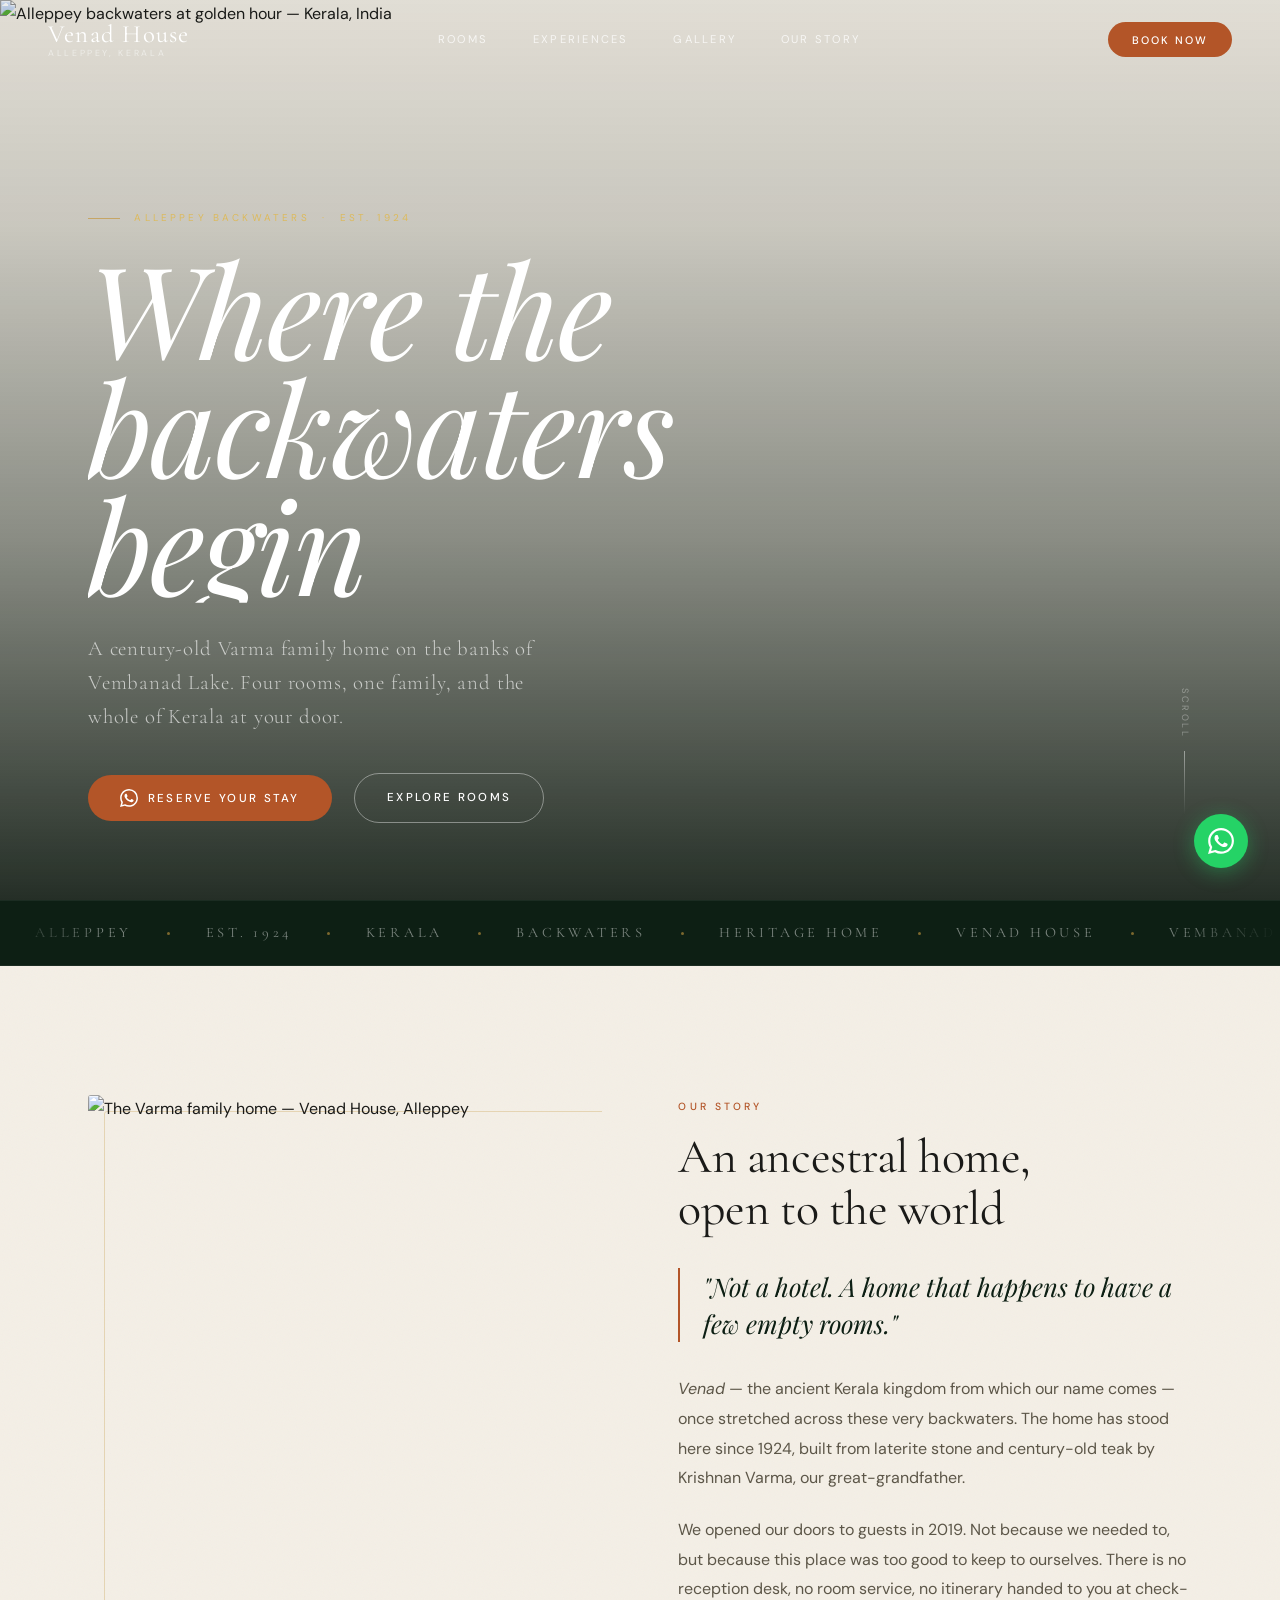
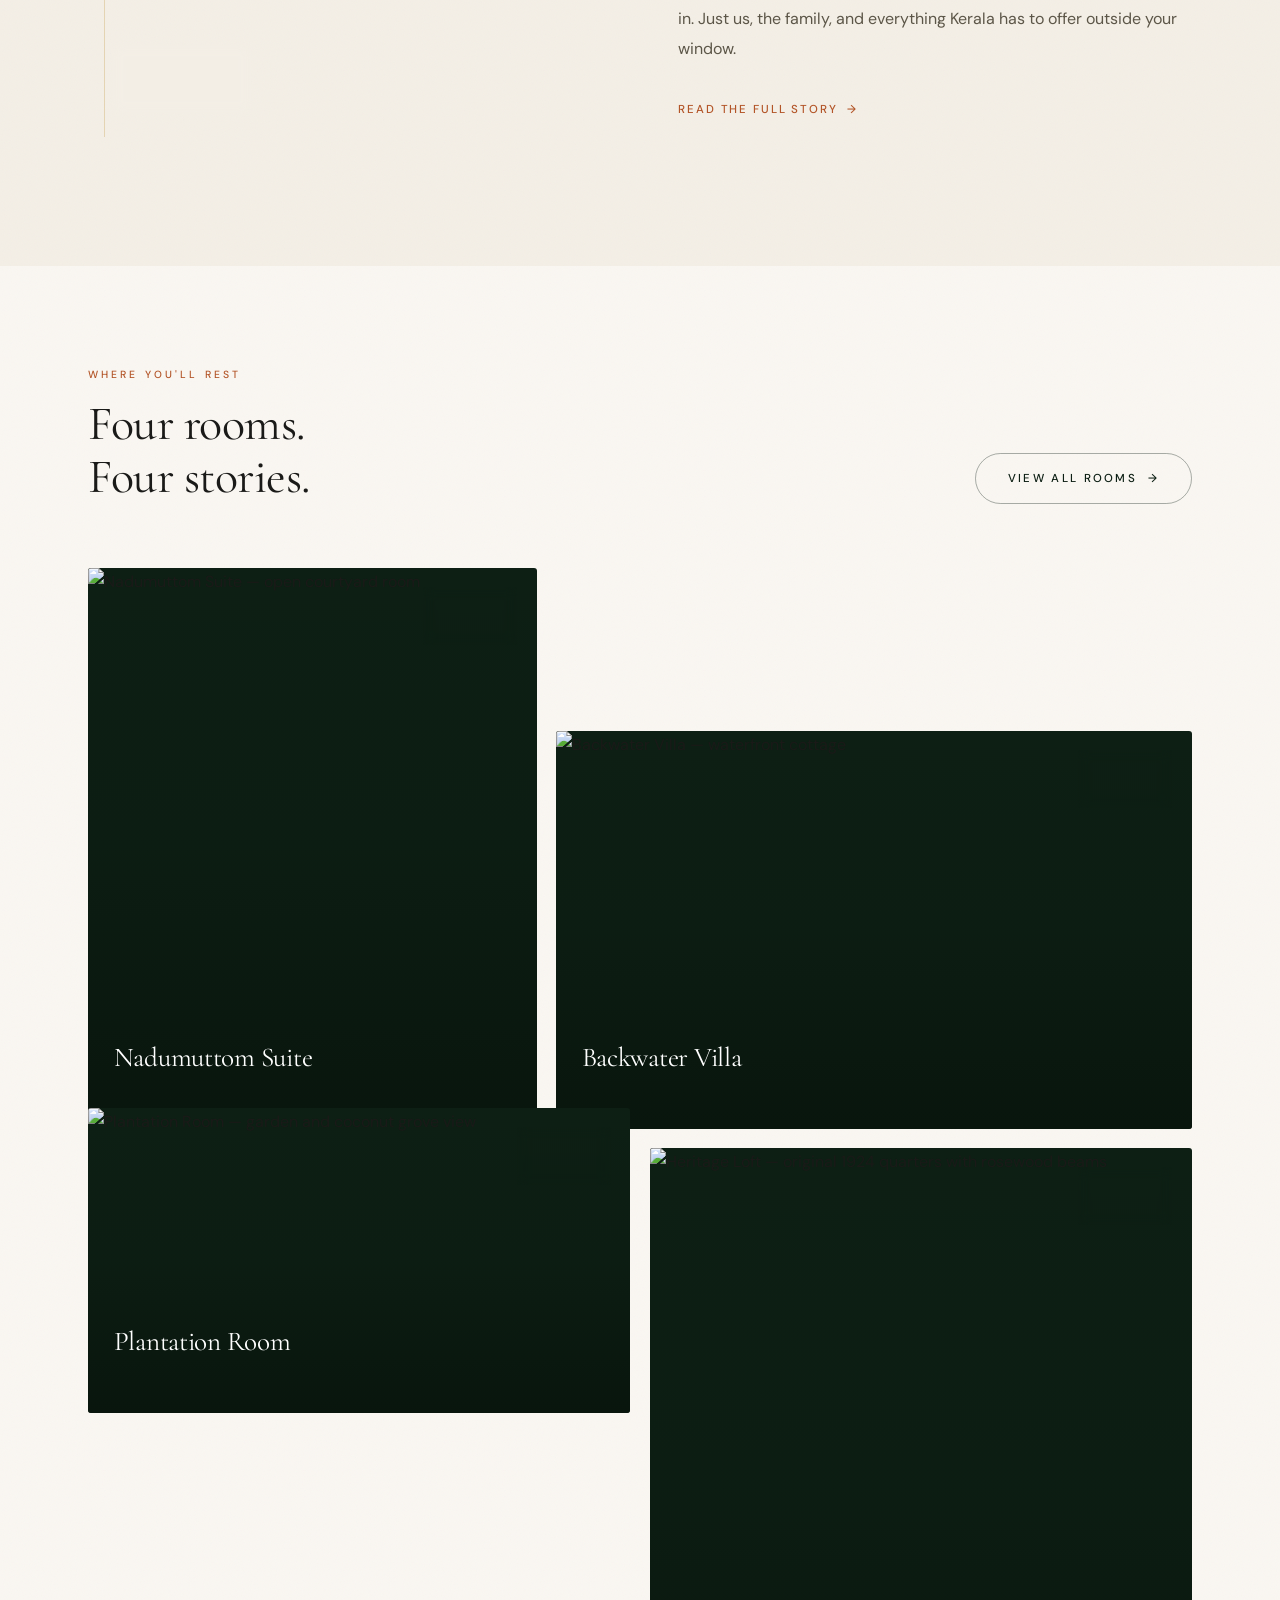
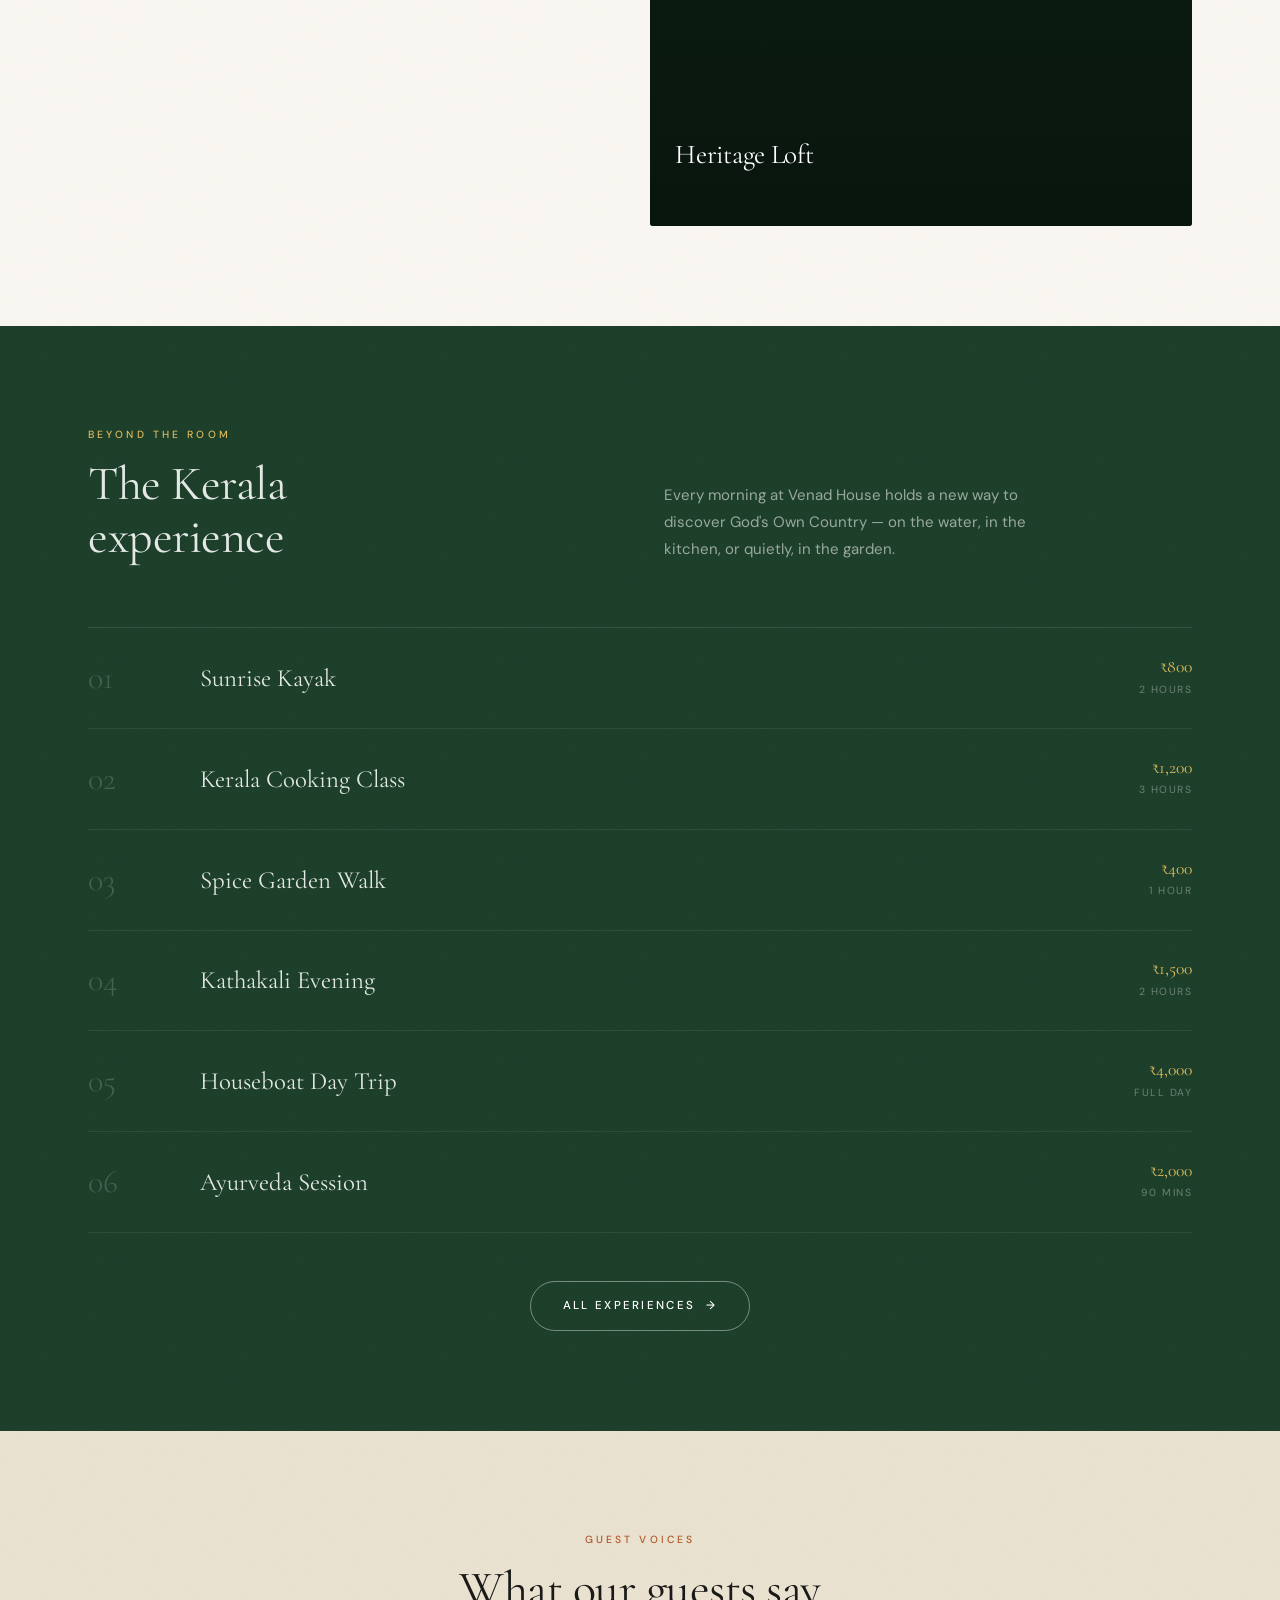
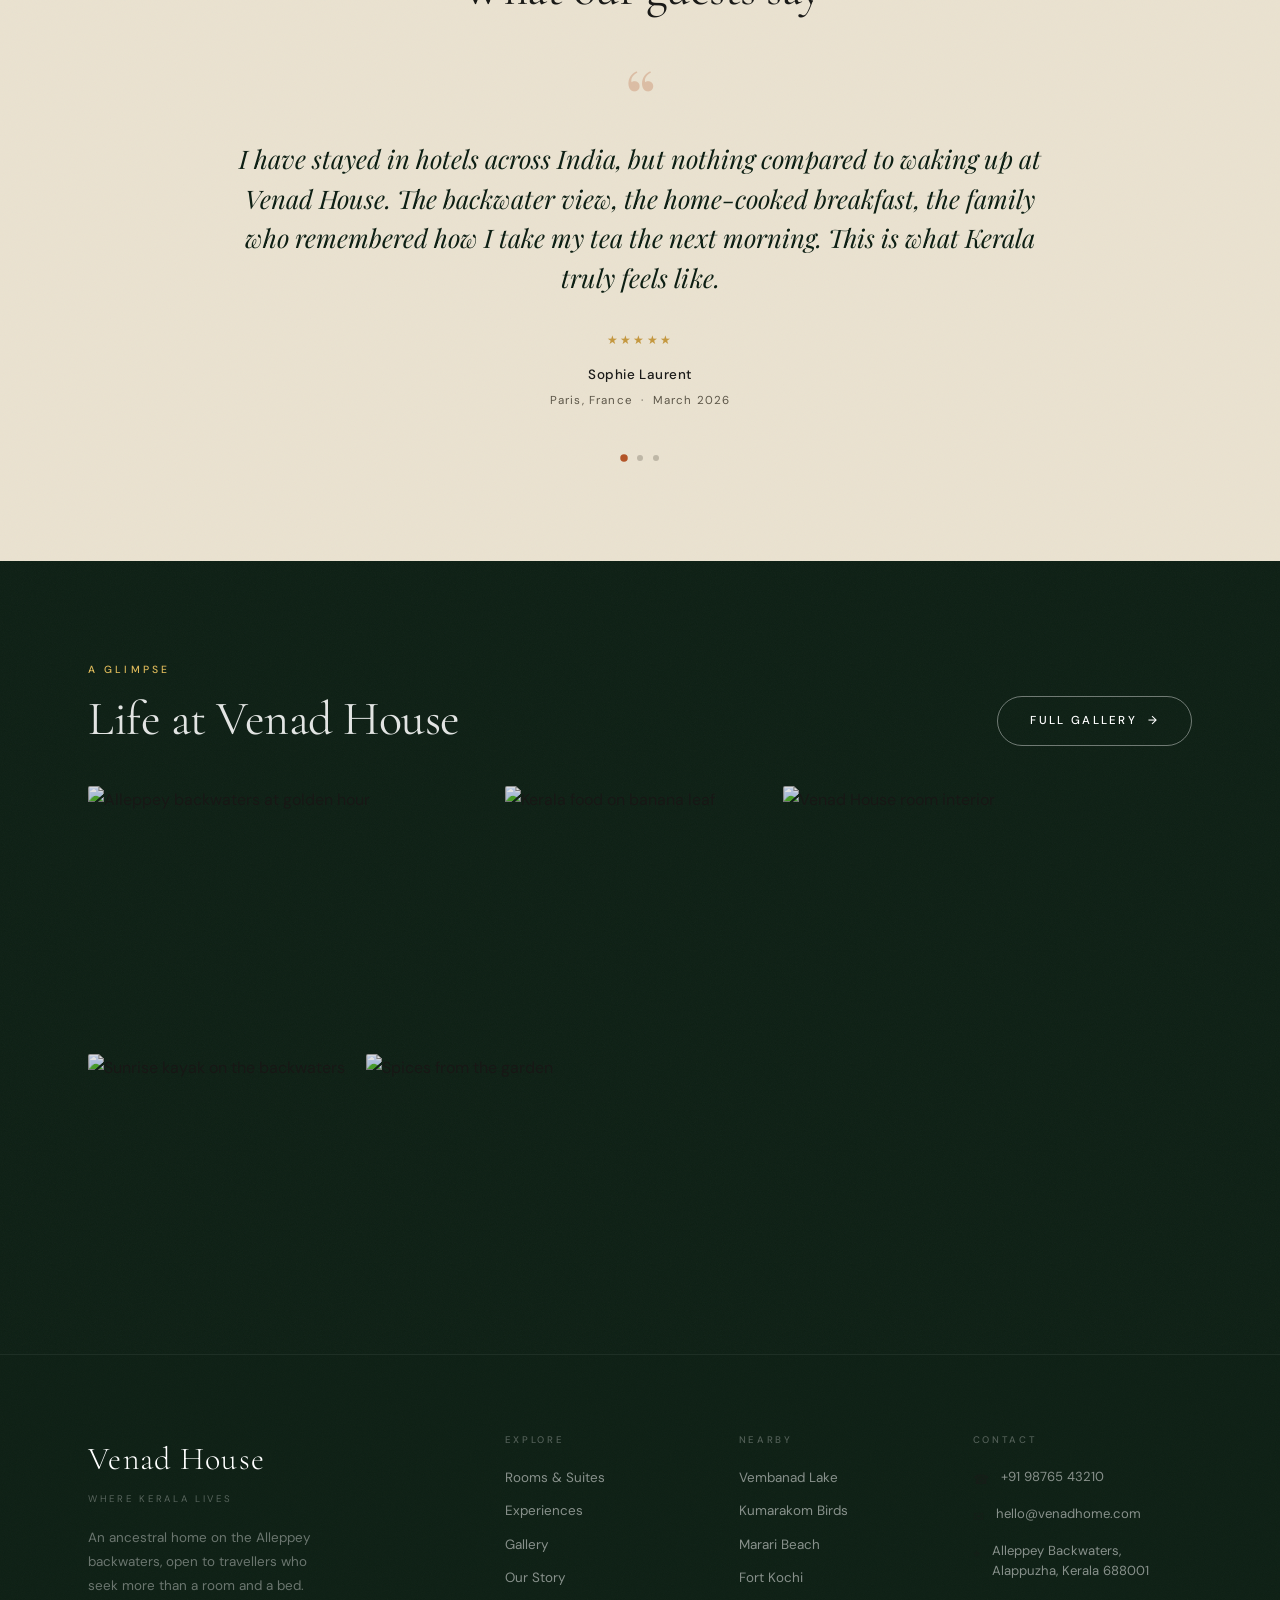
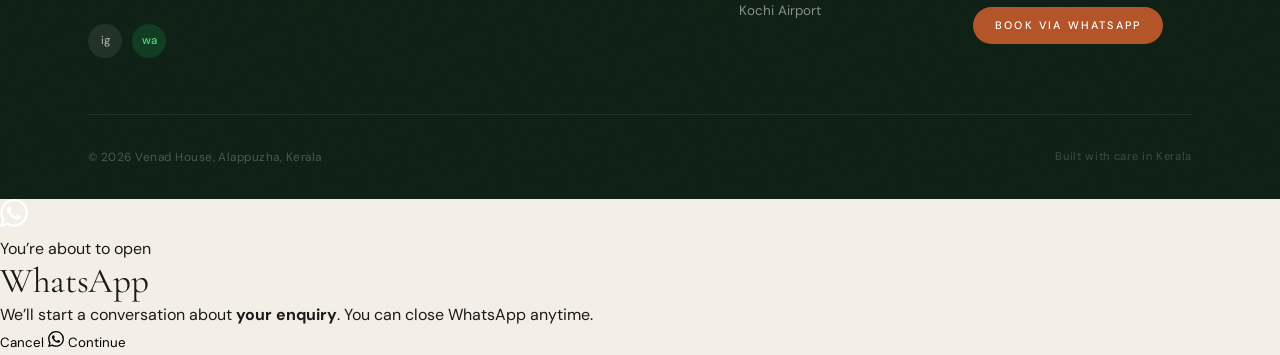
==== commit 9ccc6214: "Add files via upload" ====
--- a/index.html
+++ b/index.html
@@ -51,6 +51,12 @@
 
   <!-- Mobile Menu -->
   <div class="nav-mobile" id="mobile-menu" role="dialog" aria-modal="true" aria-label="Navigation menu">
+    <button class="nav-mobile-close" id="nav-mobile-close" aria-label="Close navigation menu">
+      <svg width="20" height="20" viewBox="0 0 20 20" fill="none" aria-hidden="true">
+        <line x1="2" y1="2" x2="18" y2="18" stroke="white" stroke-width="2" stroke-linecap="round"/>
+        <line x1="18" y1="2" x2="2" y2="18" stroke="white" stroke-width="2" stroke-linecap="round"/>
+      </svg>
+    </button>
     <a href="rooms.html"       class="nav-mobile-link">Rooms</a>
     <a href="experiences.html" class="nav-mobile-link">Experiences</a>
     <a href="gallery.html"     class="nav-mobile-link">Gallery</a>
@@ -328,7 +334,7 @@
 
     <div class="experiences-list reveal">
 
-      <div class="exp-item" onclick="waExperience('Sunrise Kayak')" role="button" tabindex="0" aria-label="Sunrise Kayak experience">
+      <div class="exp-item" onclick="waConfirm('experience', 'Sunrise Kayak')" role="button" tabindex="0" aria-label="Sunrise Kayak experience">
         <span class="exp-num">01</span>
         <div class="exp-body">
           <div class="exp-name">Sunrise Kayak</div>
@@ -340,7 +346,7 @@
         </div>
       </div>
 
-      <div class="exp-item" onclick="waExperience('Kerala Cooking Class')" role="button" tabindex="0" aria-label="Kerala Cooking Class experience">
+      <div class="exp-item" onclick="waConfirm('experience', 'Kerala Cooking Class')" role="button" tabindex="0" aria-label="Kerala Cooking Class experience">
         <span class="exp-num">02</span>
         <div class="exp-body">
           <div class="exp-name">Kerala Cooking Class</div>
@@ -352,7 +358,7 @@
         </div>
       </div>
 
-      <div class="exp-item" onclick="waExperience('Spice Garden Walk')" role="button" tabindex="0" aria-label="Spice Garden Walk experience">
+      <div class="exp-item" onclick="waConfirm('experience', 'Spice Garden Walk')" role="button" tabindex="0" aria-label="Spice Garden Walk experience">
         <span class="exp-num">03</span>
         <div class="exp-body">
           <div class="exp-name">Spice Garden Walk</div>
@@ -364,7 +370,7 @@
         </div>
       </div>
 
-      <div class="exp-item" onclick="waExperience('Kathakali Evening')" role="button" tabindex="0" aria-label="Kathakali Evening experience">
+      <div class="exp-item" onclick="waConfirm('experience', 'Kathakali Evening')" role="button" tabindex="0" aria-label="Kathakali Evening experience">
         <span class="exp-num">04</span>
         <div class="exp-body">
           <div class="exp-name">Kathakali Evening</div>
@@ -376,7 +382,7 @@
         </div>
       </div>
 
-      <div class="exp-item" onclick="waExperience('Houseboat Day Trip')" role="button" tabindex="0" aria-label="Houseboat Day Trip experience">
+      <div class="exp-item" onclick="waConfirm('experience', 'Houseboat Day Trip')" role="button" tabindex="0" aria-label="Houseboat Day Trip experience">
         <span class="exp-num">05</span>
         <div class="exp-body">
           <div class="exp-name">Houseboat Day Trip</div>
@@ -388,7 +394,7 @@
         </div>
       </div>
 
-      <div class="exp-item" onclick="waExperience('Ayurveda Session')" role="button" tabindex="0" aria-label="Ayurveda Session experience">
+      <div class="exp-item" onclick="waConfirm('experience', 'Ayurveda Session')" role="button" tabindex="0" aria-label="Ayurveda Session experience">
         <span class="exp-num">06</span>
         <div class="exp-body">
           <div class="exp-name">Ayurveda Session</div>
@@ -648,7 +654,109 @@
       }
     });
   });
+
+  /* ── WhatsApp confirmation modal ── */
+  (function () {
+    const modal   = document.getElementById('wa-modal');
+    const subject = document.getElementById('wa-modal-subject');
+    const confirm = document.getElementById('wa-modal-confirm');
+    const cancel  = document.getElementById('wa-modal-cancel');
+    let   pendingUrl = '';
+
+    /* Build WA URL and show modal instead of routing immediately */
+    window.waConfirm = function (type, name) {
+      let msg = '';
+      if (type === 'experience') {
+        msg = `Hi! I'm interested in the ${name} experience at ${VENAD.name}. Could you share more details and availability?`;
+      } else if (type === 'room') {
+        msg = `Hi! I'd like to book the ${name} at ${VENAD.name}. Could you please share availability?`;
+      } else {
+        msg = `Hi! I'd like to know more about ${VENAD.name} in ${VENAD.location}.`;
+      }
+      pendingUrl = `https://wa.me/${VENAD.whatsapp}?text=${encodeURIComponent(msg)}`;
+      subject.textContent = name || VENAD.name;
+      openModal();
+    };
+
+    function openModal() {
+      modal.classList.add('open');
+      modal.setAttribute('aria-hidden', 'false');
+      document.body.style.overflow = 'hidden';
+      /* Focus the cancel button for accessibility */
+      setTimeout(() => cancel.focus(), 50);
+    }
+
+    function closeModal() {
+      modal.classList.remove('open');
+      modal.setAttribute('aria-hidden', 'true');
+      document.body.style.overflow = '';
+      pendingUrl = '';
+    }
+
+    confirm.addEventListener('click', () => {
+      window.open(pendingUrl, '_blank');
+      closeModal();
+    });
+
+    cancel.addEventListener('click', closeModal);
+
+    /* Close on backdrop click */
+    modal.addEventListener('click', (e) => {
+      if (e.target === modal) closeModal();
+    });
+
+    /* Close on Escape */
+    document.addEventListener('keydown', (e) => {
+      if (e.key === 'Escape' && modal.classList.contains('open')) closeModal();
+    });
+
+    /* Wire up mobile close button */
+    const mobileClose = document.getElementById('nav-mobile-close');
+    if (mobileClose) {
+      /* nav.js already has closeMenu, expose it here as fallback */
+      mobileClose.addEventListener('click', () => {
+        document.querySelector('.nav-mobile').classList.remove('open');
+        document.querySelector('.nav-hamburger').classList.remove('open');
+        document.body.style.overflow = '';
+      });
+    }
+  })();
 </script>
+
+<!-- ═══════════════════════════════════════════════════════════
+     WHATSAPP CONFIRMATION MODAL
+════════════════════════════════════════════════════════════ -->
+<div class="wa-modal-overlay" id="wa-modal" role="dialog" aria-modal="true" aria-label="WhatsApp confirmation" aria-hidden="true">
+  <div class="wa-modal-card">
+
+    <!-- Surface highlight layer -->
+    <div class="wa-modal-shine" aria-hidden="true"></div>
+
+    <!-- WhatsApp icon -->
+    <div class="wa-modal-icon" aria-hidden="true">
+      <svg width="28" height="28" viewBox="0 0 24 24" fill="white">
+        <path d="M17.472 14.382c-.297-.149-1.758-.867-2.03-.967-.273-.099-.471-.148-.67.15-.197.297-.767.966-.94 1.164-.173.199-.347.223-.644.075-.297-.15-1.255-.463-2.39-1.475-.883-.788-1.48-1.761-1.653-2.059-.173-.297-.018-.458.13-.606.134-.133.298-.347.446-.52.149-.174.198-.298.298-.497.099-.198.05-.371-.025-.52-.075-.149-.669-1.612-.916-2.207-.242-.579-.487-.5-.669-.51-.173-.008-.371-.01-.57-.01-.198 0-.52.074-.792.372-.272.297-1.04 1.016-1.04 2.479 0 1.462 1.065 2.875 1.213 3.074.149.198 2.096 3.2 5.077 4.487.709.306 1.262.489 1.694.625.712.227 1.36.195 1.871.118.571-.085 1.758-.719 2.006-1.413.248-.694.248-1.289.173-1.413-.074-.124-.272-.198-.57-.347m-5.421 7.403h-.004a9.87 9.87 0 01-5.031-1.378l-.361-.214-3.741.982.998-3.648-.235-.374a9.86 9.86 0 01-1.51-5.26c.001-5.45 4.436-9.884 9.888-9.884 2.64 0 5.122 1.03 6.988 2.898a9.825 9.825 0 012.893 6.994c-.003 5.45-4.437 9.884-9.885 9.884m8.413-18.297A11.815 11.815 0 0012.05 0C5.495 0 .16 5.335.157 11.892c0 2.096.547 4.142 1.588 5.945L.057 24l6.305-1.654a11.882 11.882 0 005.683 1.448h.005c6.554 0 11.89-5.335 11.893-11.893a11.821 11.821 0 00-3.48-8.413z"/>
+      </svg>
+    </div>
+
+    <p class="wa-modal-eyebrow">You&#8217;re about to open</p>
+    <h3 class="wa-modal-title">WhatsApp</h3>
+    <p class="wa-modal-body">We&#8217;ll start a conversation about <strong id="wa-modal-subject">your enquiry</strong>. You can close WhatsApp anytime.</p>
+
+    <div class="wa-modal-actions">
+      <button class="wa-modal-cancel" id="wa-modal-cancel" aria-label="Cancel and stay on page">
+        Cancel
+      </button>
+      <button class="wa-modal-confirm" id="wa-modal-confirm" aria-label="Continue to WhatsApp">
+        <svg width="16" height="16" viewBox="0 0 24 24" fill="currentColor" aria-hidden="true">
+          <path d="M17.472 14.382c-.297-.149-1.758-.867-2.03-.967-.273-.099-.471-.148-.67.15-.197.297-.767.966-.94 1.164-.173.199-.347.223-.644.075-.297-.15-1.255-.463-2.39-1.475-.883-.788-1.48-1.761-1.653-2.059-.173-.297-.018-.458.13-.606.134-.133.298-.347.446-.52.149-.174.198-.298.298-.497.099-.198.05-.371-.025-.52-.075-.149-.669-1.612-.916-2.207-.242-.579-.487-.5-.669-.51-.173-.008-.371-.01-.57-.01-.198 0-.52.074-.792.372-.272.297-1.04 1.016-1.04 2.479 0 1.462 1.065 2.875 1.213 3.074.149.198 2.096 3.2 5.077 4.487.709.306 1.262.489 1.694.625.712.227 1.36.195 1.871.118.571-.085 1.758-.719 2.006-1.413.248-.694.248-1.289.173-1.413-.074-.124-.272-.198-.57-.347m-5.421 7.403h-.004a9.87 9.87 0 01-5.031-1.378l-.361-.214-3.741.982.998-3.648-.235-.374a9.86 9.86 0 01-1.51-5.26c.001-5.45 4.436-9.884 9.888-9.884 2.64 0 5.122 1.03 6.988 2.898a9.825 9.825 0 012.893 6.994c-.003 5.45-4.437 9.884-9.885 9.884m8.413-18.297A11.815 11.815 0 0012.05 0C5.495 0 .16 5.335.157 11.892c0 2.096.547 4.142 1.588 5.945L.057 24l6.305-1.654a11.882 11.882 0 005.683 1.448h.005c6.554 0 11.89-5.335 11.893-11.893a11.821 11.821 0 00-3.48-8.413z"/>
+        </svg>
+        Continue
+      </button>
+    </div>
+
+  </div>
+</div>
 
 </body>
 </html>
--- a/css/root.css
+++ b/css/root.css
@@ -25,11 +25,16 @@
   --gold:          #C49840;
   --gold-light:    #DDB95A;
 
-  /* Glass */
-  --glass-bg:      rgba(255, 255, 255, 0.07);
-  --glass-bg-dark: rgba(13, 31, 20, 0.55);
-  --glass-border:  rgba(255, 255, 255, 0.14);
-  --glass-blur:    blur(16px);
+  /* Liquid Glass System
+     Directional gradient mimics light hitting glass at an angle.
+     Blur kept at 6px — restrained, readable, not foggy.
+     No SVG displacement filters — cross-browser safe. */
+  --glass-bg:        linear-gradient(135deg, rgba(255, 255, 255, 0.10), rgba(255, 255, 255, 0.02));
+  --glass-bg-dark:   linear-gradient(135deg, rgba(13, 31, 20, 0.65), rgba(13, 31, 20, 0.30));
+  --glass-border:    rgba(255, 255, 255, 0.22);
+  --glass-blur:      blur(6px);
+  --glass-shadow:    0 8px 32px rgba(0, 0, 0, 0.14), inset 0 1px 2px rgba(255, 255, 255, 0.18);
+  --glass-highlight: linear-gradient(135deg, rgba(255, 255, 255, 0.14) 0%, transparent 45%);
 
   /* Text */
   --text-dark:     #1A1A18;
@@ -241,3 +246,43 @@
   from { opacity: 0; }
   to   { opacity: 1; }
 }
+
+/* ── VIEW TRANSITIONS API ────────────────────────────────────── */
+/*
+   Single rule enables seamless cross-page fade on all browsers
+   that support it (Chrome, Edge, Safari 18.2+, Firefox).
+   Browsers without support simply navigate normally — no breakage.
+*/
+@view-transition {
+  navigation: auto;
+}
+
+::view-transition-old(root) {
+  animation: vtFadeOut 0.32s var(--ease-in-out) both;
+}
+
+::view-transition-new(root) {
+  animation: vtFadeIn 0.42s var(--ease-out) both;
+}
+
+@keyframes vtFadeOut {
+  from { opacity: 1; }
+  to   { opacity: 0; }
+}
+
+@keyframes vtFadeIn {
+  from { opacity: 0; transform: translateY(6px); }
+  to   { opacity: 1; transform: translateY(0); }
+}
+
+/* Nav logo holds its position across pages */
+.nav-logo {
+  view-transition-name: nav-logo;
+}
+
+@media (prefers-reduced-motion: reduce) {
+  ::view-transition-old(root),
+  ::view-transition-new(root) {
+    animation: none;
+  }
+}
--- a/css/animations.css
+++ b/css/animations.css
@@ -34,14 +34,34 @@
 .hero-text-reveal.d5 { animation-delay: 0.8s; }
 
 /* ── HERO BACKGROUND PARALLAX ────────────────────────────────── */
+/*
+   Two layers:
+   1. @supports block — true scroll-driven parallax (Chrome, Safari 26+)
+   2. Fallback — initial zoom-out on page load for unsupported browsers
+*/
+
+/* Fallback: simple zoom on load */
+.hero-bg-parallax {
+  animation: heroParallax 1.8s var(--ease-out) both;
+}
 
 @keyframes heroParallax {
   from { transform: scale(1.08); }
   to   { transform: scale(1); }
 }
 
-.hero-bg-parallax {
-  animation: heroParallax 1.8s var(--ease-out) both;
+/* Scroll-driven parallax — overrides fallback where supported */
+@supports (animation-timeline: scroll()) {
+  .hero-bg-parallax {
+    animation: heroScrollParallax linear both;
+    animation-timeline: scroll(root block);
+    animation-range: 0 100vh;
+  }
+
+  @keyframes heroScrollParallax {
+    from { transform: translateY(0) scale(1.05); }
+    to   { transform: translateY(18%) scale(1.12); }
+  }
 }
 
 /* ── MARQUEE ─────────────────────────────────────────────────── */
@@ -114,13 +134,10 @@
 .reveal.d4 { transition-delay: 0.32s; }
 .reveal.d5 { transition-delay: 0.42s; }
 
-@supports (animation-timeline: view()) {
-  .reveal.d1 { animation-delay: 0.08s; }
-  .reveal.d2 { animation-delay: 0.16s; }
-  .reveal.d3 { animation-delay: 0.24s; }
-  .reveal.d4 { animation-delay: 0.32s; }
-  .reveal.d5 { animation-delay: 0.42s; }
-}
+/* Note: animation-delay stagger intentionally omitted inside @supports.
+   Scroll timelines control sequencing via scroll position, not time.
+   Time-based delays cause unpredictable behaviour with view() timelines.
+   Stagger on the IntersectionObserver fallback (transition-delay above) is kept. */
 
 /* Reveal from left */
 .reveal-left {
--- a/css/components.css
+++ b/css/components.css
@@ -16,7 +16,7 @@
   letter-spacing: 0.2em;
   text-transform: uppercase;
   text-decoration: none;
-  border-radius: 2px;
+  border-radius: 9999px;
   padding: 0.9rem 2rem;
   transition:
     background var(--t-fast) var(--ease-out),
@@ -118,19 +118,72 @@
 }
 
 /* ── GLASS ───────────────────────────────────────────────────── */
+/*
+   Three-layer liquid glass formula:
+   1. Directional gradient background — mimics angled light on glass
+   2. backdrop-filter blur — the frosted layer
+   3. ::before pseudo — surface specular highlight
+   Transitions on all properties so glass materialises smoothly.
+*/
 
 .glass {
+  position: relative;
+  overflow: hidden;
   background: var(--glass-bg);
   backdrop-filter: var(--glass-blur);
   -webkit-backdrop-filter: var(--glass-blur);
   border: 1px solid var(--glass-border);
+  box-shadow: var(--glass-shadow);
+  transition:
+    background    var(--t-mid) var(--ease-out),
+    border-color  var(--t-mid) var(--ease-out),
+    box-shadow    var(--t-mid) var(--ease-out),
+    backdrop-filter var(--t-mid) var(--ease-out);
+}
+
+/* Surface specular highlight — the liquid sheen */
+.glass::before {
+  content: '';
+  position: absolute;
+  inset: 0;
+  background: var(--glass-highlight);
+  pointer-events: none;
+  z-index: 0;
+}
+
+/* Ensure glass content sits above the highlight layer */
+.glass > * {
+  position: relative;
+  z-index: 1;
 }
 
 .glass-dark {
+  position: relative;
+  overflow: hidden;
   background: var(--glass-bg-dark);
   backdrop-filter: var(--glass-blur);
   -webkit-backdrop-filter: var(--glass-blur);
-  border: 1px solid rgba(255, 255, 255, 0.08);
+  border: 1px solid rgba(255, 255, 255, 0.09);
+  box-shadow: 0 8px 32px rgba(0, 0, 0, 0.22), inset 0 1px 1px rgba(255, 255, 255, 0.08);
+  transition:
+    background    var(--t-mid) var(--ease-out),
+    border-color  var(--t-mid) var(--ease-out),
+    box-shadow    var(--t-mid) var(--ease-out),
+    backdrop-filter var(--t-mid) var(--ease-out);
+}
+
+.glass-dark::before {
+  content: '';
+  position: absolute;
+  inset: 0;
+  background: linear-gradient(135deg, rgba(255, 255, 255, 0.06) 0%, transparent 50%);
+  pointer-events: none;
+  z-index: 0;
+}
+
+.glass-dark > * {
+  position: relative;
+  z-index: 1;
 }
 
 /* ── BADGE / TAG ─────────────────────────────────────────────── */
@@ -144,7 +197,7 @@
   letter-spacing: 0.18em;
   text-transform: uppercase;
   padding: 0.3rem 0.85rem;
-  border-radius: 2px;
+  border-radius: 9999px;
 }
 
 .badge-terra {
--- a/css/nav.css
+++ b/css/nav.css
@@ -8,7 +8,7 @@
 .nav {
   position: fixed;
   inset: 0 0 auto 0;
-  z-index: 400;
+  z-index: 430;
   height: var(--nav-h);
   display: flex;
   align-items: center;
@@ -125,7 +125,7 @@
   color: #fff;
   background: var(--terra);
   padding: 0.65rem 1.5rem;
-  border-radius: 2px;
+  border-radius: 9999px;
   text-decoration: none;
   transition:
     background var(--t-fast) var(--ease-out),
@@ -144,9 +144,9 @@
 .nav-hamburger {
   display: none;
   flex-direction: column;
-  gap: 5px;
+  gap: 6px;
   cursor: pointer;
-  padding: 6px;
+  padding: 8px;
   background: none;
   border: none;
   z-index: 420;
@@ -155,22 +155,22 @@
 .nav-hamburger span {
   display: block;
   width: 24px;
-  height: 1px;
+  height: 2px;
   background: #fff;
   border-radius: 1px;
   transition: transform var(--t-mid) var(--ease-out), opacity var(--t-fast) var(--ease-out);
   transform-origin: center;
 }
 
-/* Hamburger open state — becomes X */
+/* Hamburger open state — becomes a precise geometric X */
 .nav-hamburger.open span:nth-child(1) {
-  transform: translateY(6px) rotate(45deg);
+  transform: translateY(8px) rotate(45deg);
 }
 .nav-hamburger.open span:nth-child(2) {
   opacity: 0;
 }
 .nav-hamburger.open span:nth-child(3) {
-  transform: translateY(-6px) rotate(-45deg);
+  transform: translateY(-8px) rotate(-45deg);
 }
 
 /* ── MOBILE MENU OVERLAY ─────────────────────────────────────── */
@@ -275,3 +275,280 @@
     display: flex;
   }
 }
+/* ============================================================
+   VENAD HOUSE — nav.css
+   Navigation bar and mobile menu.
+   ============================================================ */
+
+/* ── MAIN NAV ────────────────────────────────────────────────── */
+
+.nav {
+  position: fixed;
+  inset: 0 0 auto 0;
+  z-index: 400;
+  height: var(--nav-h);
+  display: flex;
+  align-items: center;
+  justify-content: space-between;
+  padding-inline: var(--content-pad);
+  transition:
+    background  var(--t-mid) var(--ease-out),
+    box-shadow  var(--t-mid) var(--ease-out),
+    height      var(--t-mid) var(--ease-out),
+    border-color var(--t-mid) var(--ease-out);
+}
+
+/* Default — transparent over hero */
+.nav {
+  background: transparent;
+  border-bottom: 1px solid transparent;
+}
+
+/* Scrolled — glass dark */
+.nav.scrolled {
+  height: 64px;
+  background: var(--glass-bg-dark);
+  backdrop-filter: var(--glass-blur);
+  -webkit-backdrop-filter: var(--glass-blur);
+  border-bottom: 1px solid rgba(255, 255, 255, 0.08);
+  box-shadow: 0 2px 32px rgba(0, 0, 0, 0.28);
+}
+
+/* ── LOGO ────────────────────────────────────────────────────── */
+
+.nav-logo {
+  font-family: 'Cormorant Garamond', serif;
+  font-size: 1.55rem;
+  font-weight: 400;
+  color: #fff;
+  letter-spacing: 0.05em;
+  display: flex;
+  flex-direction: column;
+  line-height: 1;
+  gap: 0.15rem;
+  text-decoration: none;
+  transition: opacity var(--t-fast) var(--ease-out);
+}
+
+.nav-logo:hover {
+  opacity: 0.8;
+}
+
+.nav-logo-sub {
+  font-family: 'DM Sans', sans-serif;
+  font-size: 0.55rem;
+  font-weight: 400;
+  letter-spacing: 0.3em;
+  text-transform: uppercase;
+  color: rgba(255, 255, 255, 0.5);
+}
+
+/* ── DESKTOP LINKS ───────────────────────────────────────────── */
+
+.nav-links {
+  display: flex;
+  align-items: center;
+  gap: 2.8rem;
+}
+
+.nav-link {
+  font-family: 'DM Sans', sans-serif;
+  font-size: 0.7rem;
+  font-weight: 400;
+  letter-spacing: 0.2em;
+  text-transform: uppercase;
+  color: rgba(255, 255, 255, 0.75);
+  text-decoration: none;
+  position: relative;
+  transition: color var(--t-fast) var(--ease-out);
+}
+
+.nav-link::after {
+  content: '';
+  position: absolute;
+  bottom: -4px;
+  left: 0;
+  width: 0;
+  height: 1px;
+  background: var(--gold-light);
+  transition: width var(--t-mid) var(--ease-out);
+}
+
+.nav-link:hover {
+  color: #fff;
+}
+
+.nav-link:hover::after {
+  width: 100%;
+}
+
+.nav-link.active {
+  color: #fff;
+}
+
+.nav-link.active::after {
+  width: 100%;
+  background: var(--terra);
+}
+
+/* ── BOOK BUTTON ─────────────────────────────────────────────── */
+
+.nav-book {
+  font-family: 'DM Sans', sans-serif;
+  font-size: 0.68rem;
+  font-weight: 500;
+  letter-spacing: 0.18em;
+  text-transform: uppercase;
+  color: #fff;
+  background: var(--terra);
+  padding: 0.65rem 1.5rem;
+  border-radius: 9999px;
+  text-decoration: none;
+  transition:
+    background var(--t-fast) var(--ease-out),
+    box-shadow var(--t-mid) var(--ease-out),
+    transform  var(--t-mid) var(--ease-out);
+}
+
+.nav-book:hover {
+  background: var(--terra-dark);
+  box-shadow: 0 6px 20px rgba(179, 85, 40, 0.36);
+  transform: translateY(-1px);
+}
+
+/* ── HAMBURGER ───────────────────────────────────────────────── */
+
+.nav-hamburger {
+  display: none;
+  flex-direction: column;
+  gap: 6px;
+  cursor: pointer;
+  padding: 8px;
+  background: none;
+  border: none;
+  z-index: 420;
+}
+
+.nav-hamburger span {
+  display: block;
+  width: 24px;
+  height: 2px;
+  background: #fff;
+  border-radius: 1px;
+  transition: transform var(--t-mid) var(--ease-out), opacity var(--t-fast) var(--ease-out);
+  transform-origin: center;
+}
+
+/* Hamburger open state — becomes a precise geometric X */
+.nav-hamburger.open span:nth-child(1) {
+  transform: translateY(8px) rotate(45deg);
+}
+.nav-hamburger.open span:nth-child(2) {
+  opacity: 0;
+}
+.nav-hamburger.open span:nth-child(3) {
+  transform: translateY(-8px) rotate(-45deg);
+}
+
+/* ── MOBILE MENU OVERLAY ─────────────────────────────────────── */
+
+.nav-mobile {
+  position: fixed;
+  inset: 0;
+  z-index: 410;
+  background: var(--glass-bg-dark);
+  backdrop-filter: var(--glass-blur);
+  -webkit-backdrop-filter: var(--glass-blur);
+  display: flex;
+  flex-direction: column;
+  align-items: center;
+  justify-content: center;
+  gap: 2.5rem;
+
+  /* Hidden state */
+  opacity: 0;
+  visibility: hidden;
+  transition:
+    opacity    var(--t-mid) var(--ease-out),
+    visibility var(--t-mid) var(--ease-out);
+}
+
+.nav-mobile.open {
+  opacity: 1;
+  visibility: visible;
+}
+
+.nav-mobile-link {
+  font-family: 'Cormorant Garamond', serif;
+  font-size: clamp(2rem, 6vw, 2.8rem);
+  font-weight: 400;
+  color: rgba(255, 255, 255, 0.85);
+  text-decoration: none;
+  letter-spacing: 0.03em;
+  transition: color var(--t-fast) var(--ease-out);
+
+  /* Staggered entry via JS adding .open class */
+  opacity: 0;
+  transform: translateY(20px);
+  transition:
+    color      var(--t-fast) var(--ease-out),
+    opacity    var(--t-mid)  var(--ease-out),
+    transform  var(--t-mid)  var(--ease-out);
+}
+
+.nav-mobile.open .nav-mobile-link {
+  opacity: 1;
+  transform: translateY(0);
+}
+
+.nav-mobile.open .nav-mobile-link:nth-child(1) { transition-delay: 0.08s; }
+.nav-mobile.open .nav-mobile-link:nth-child(2) { transition-delay: 0.14s; }
+.nav-mobile.open .nav-mobile-link:nth-child(3) { transition-delay: 0.20s; }
+.nav-mobile.open .nav-mobile-link:nth-child(4) { transition-delay: 0.26s; }
+.nav-mobile.open .nav-mobile-link:nth-child(5) { transition-delay: 0.32s; }
+
+.nav-mobile-link:hover {
+  color: #fff;
+}
+
+.nav-mobile-book {
+  font-family: 'DM Sans', sans-serif;
+  font-size: 0.75rem;
+  letter-spacing: 0.22em;
+  text-transform: uppercase;
+  color: #4ade80;
+  text-decoration: none;
+  opacity: 0;
+  transform: translateY(20px);
+  transition:
+    opacity   var(--t-mid) var(--ease-out),
+    transform var(--t-mid) var(--ease-out);
+}
+
+.nav-mobile.open .nav-mobile-book {
+  opacity: 1;
+  transform: translateY(0);
+  transition-delay: 0.38s;
+}
+
+.nav-mobile-divider {
+  width: 1px;
+  height: 40px;
+  background: rgba(255, 255, 255, 0.15);
+}
+
+/* ── RESPONSIVE ──────────────────────────────────────────────── */
+
+@media (max-width: 900px) {
+  .nav-links {
+    display: none;
+  }
+
+  .nav-book {
+    display: none;
+  }
+
+  .nav-hamburger {
+    display: flex;
+  }
+}
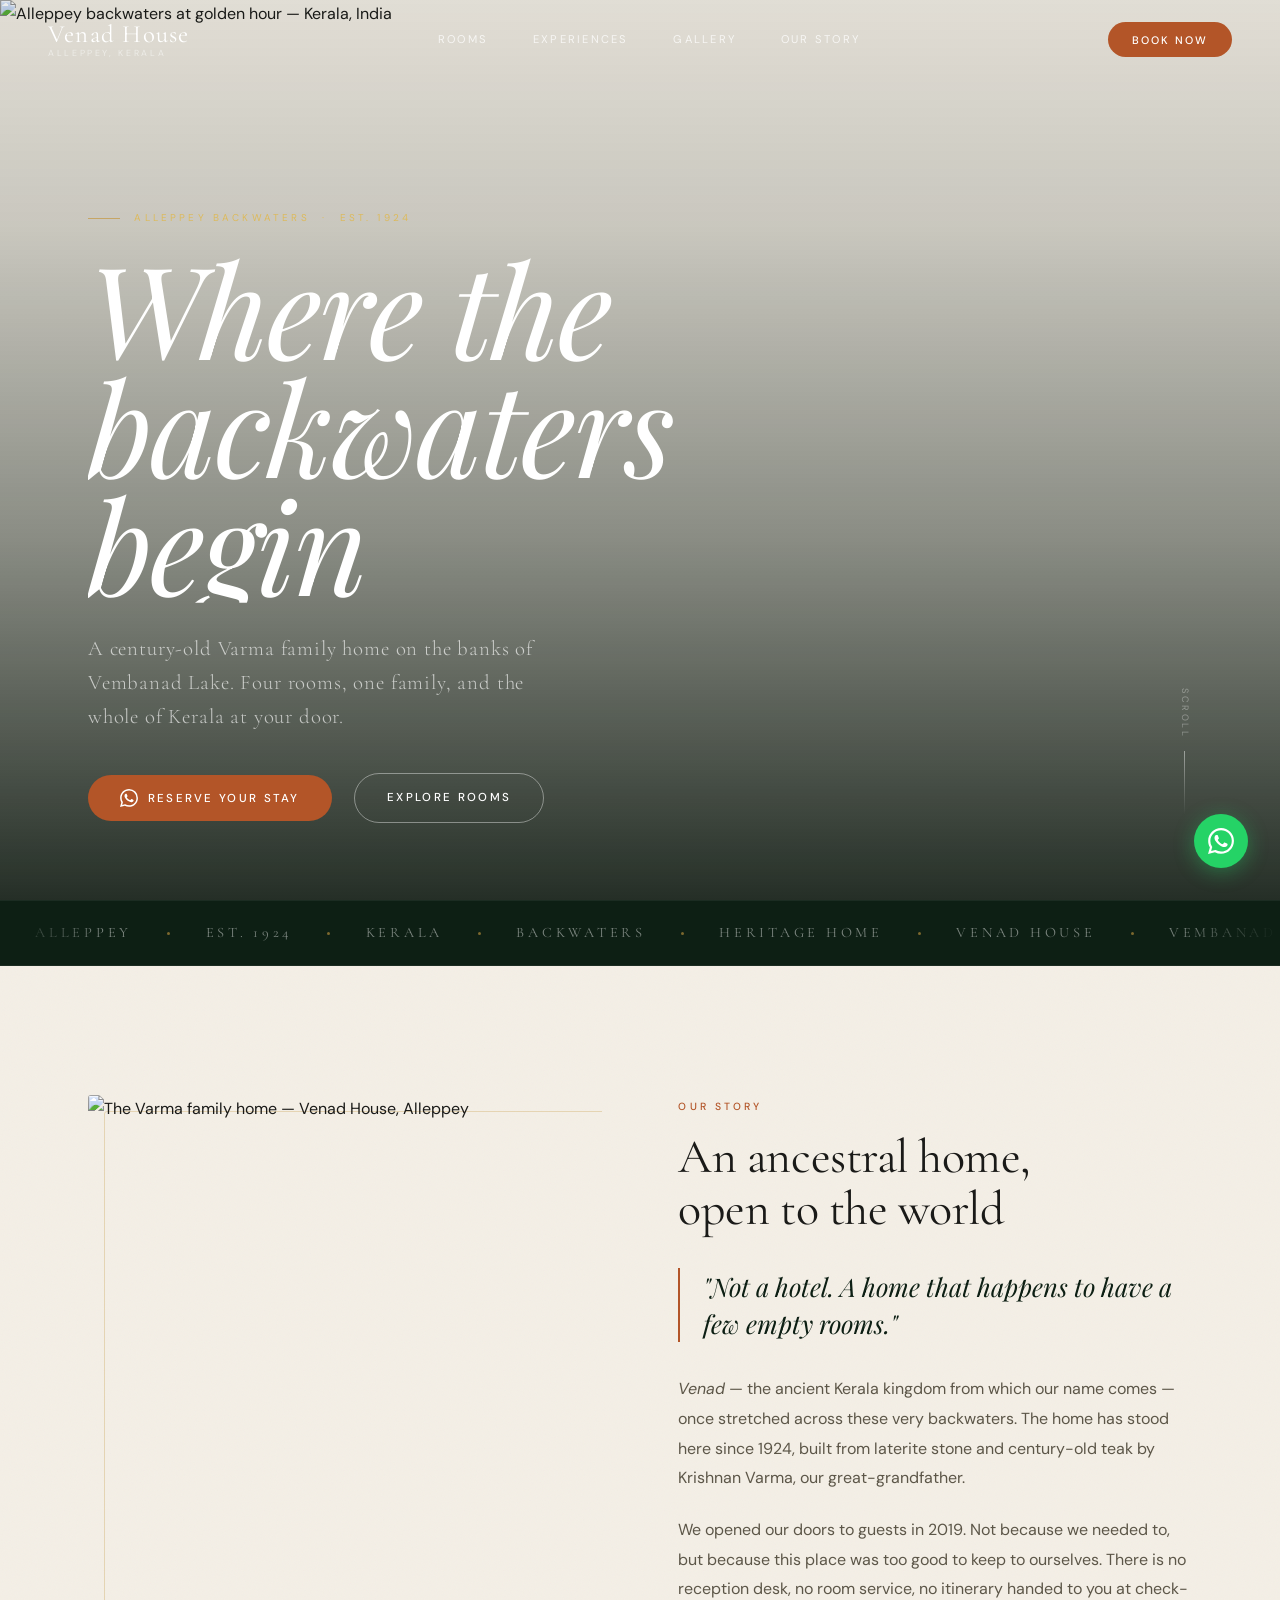
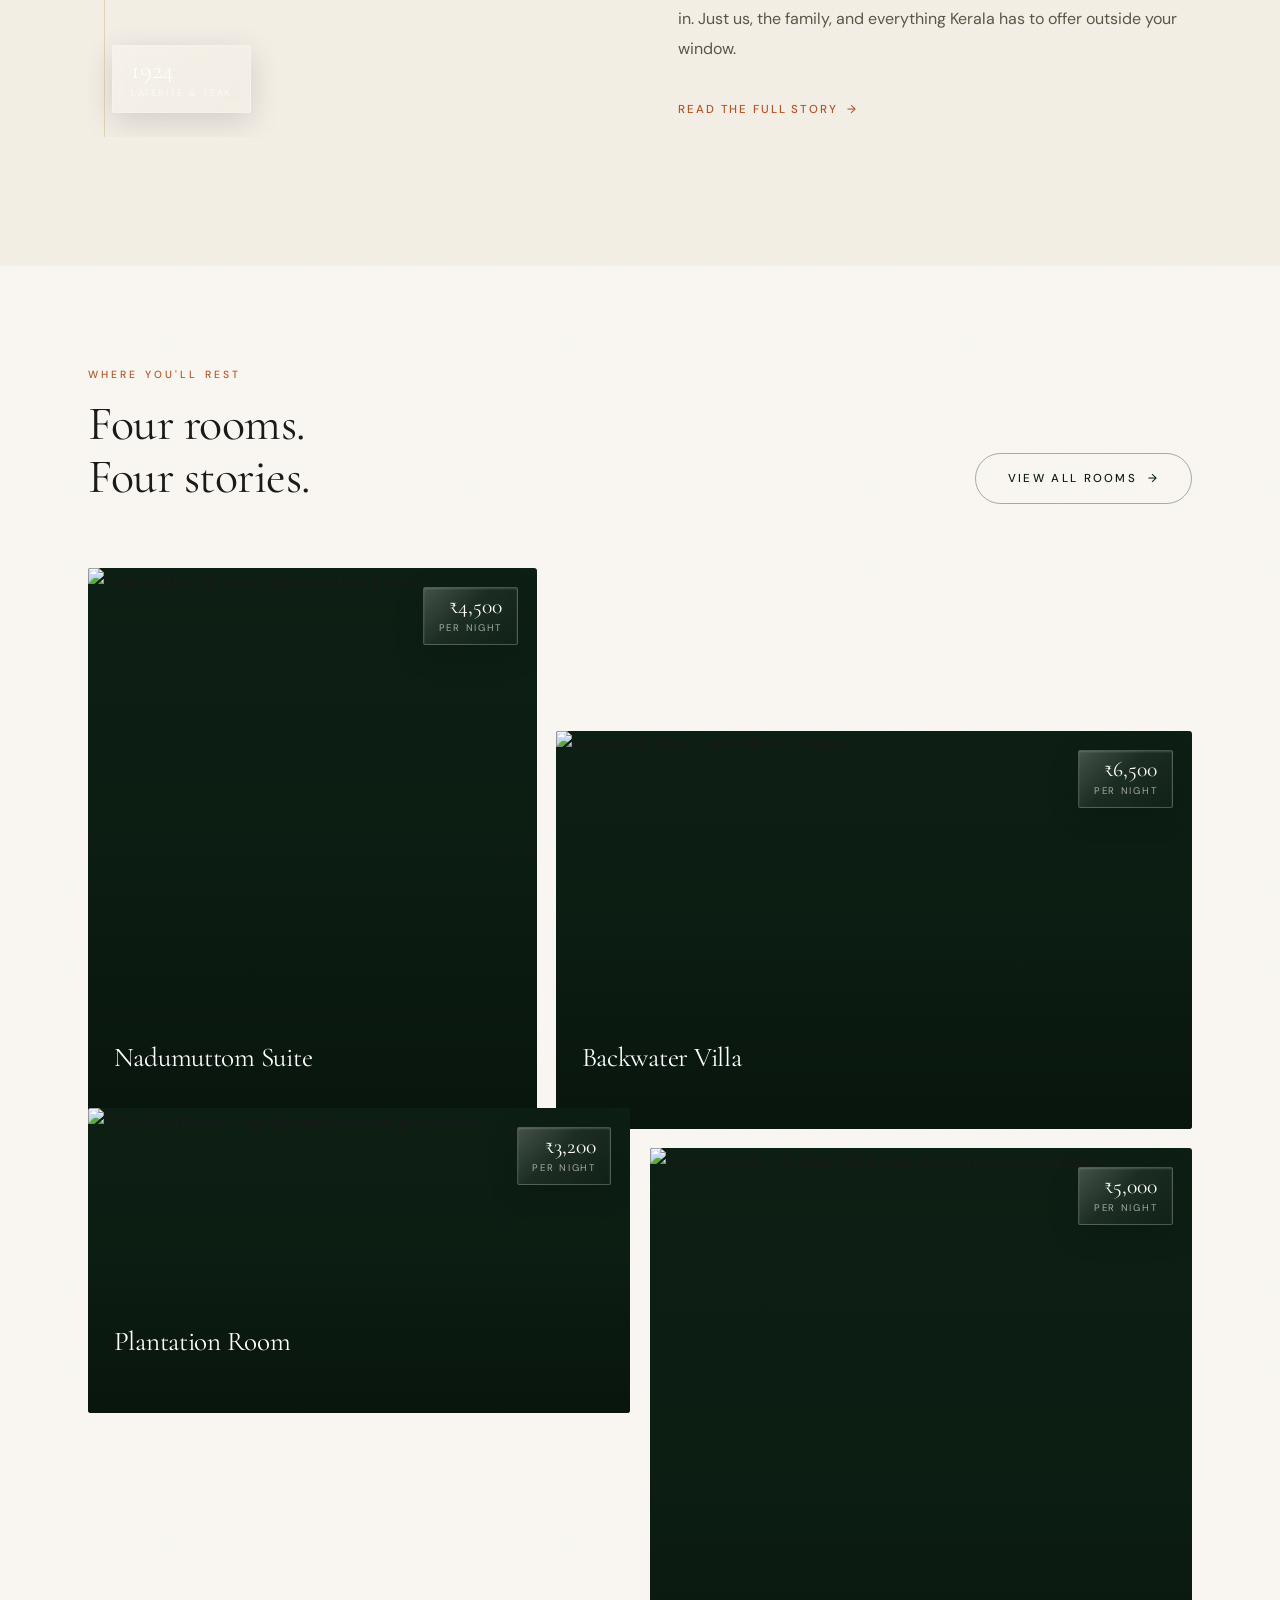
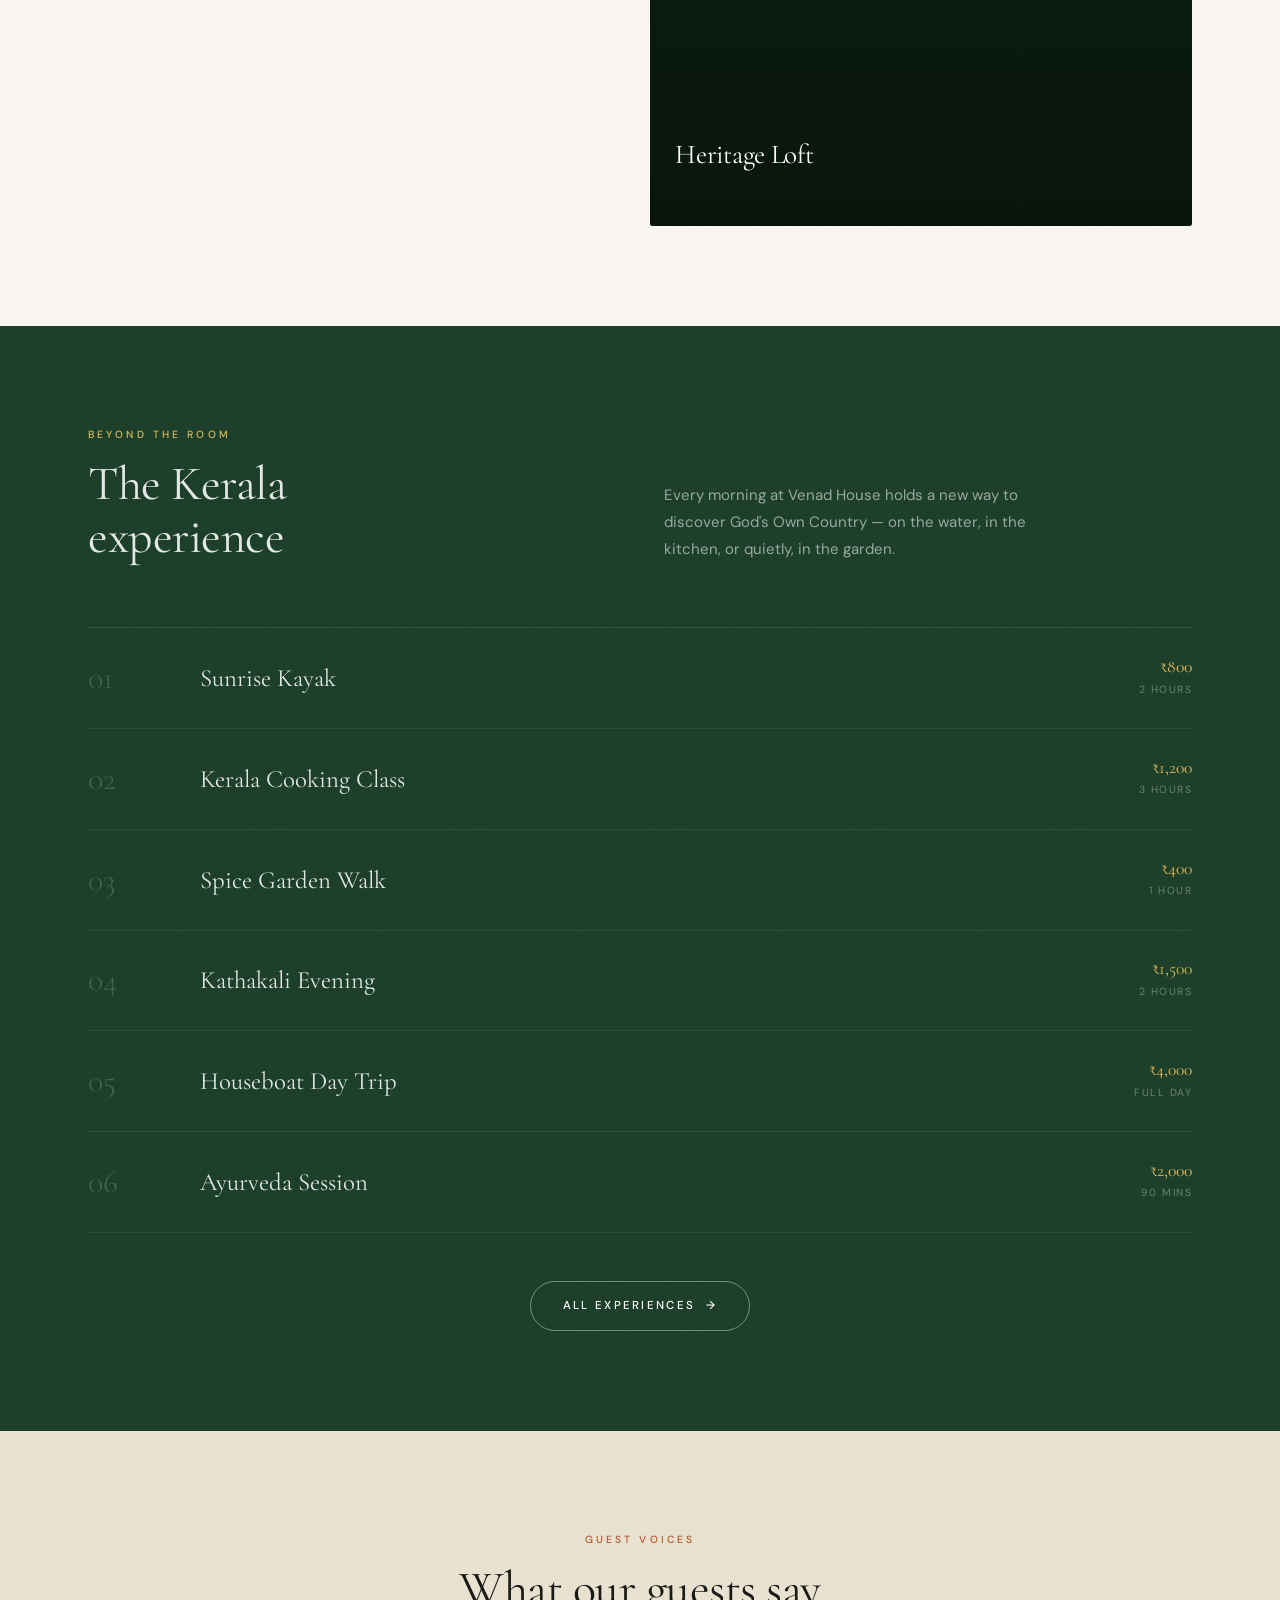
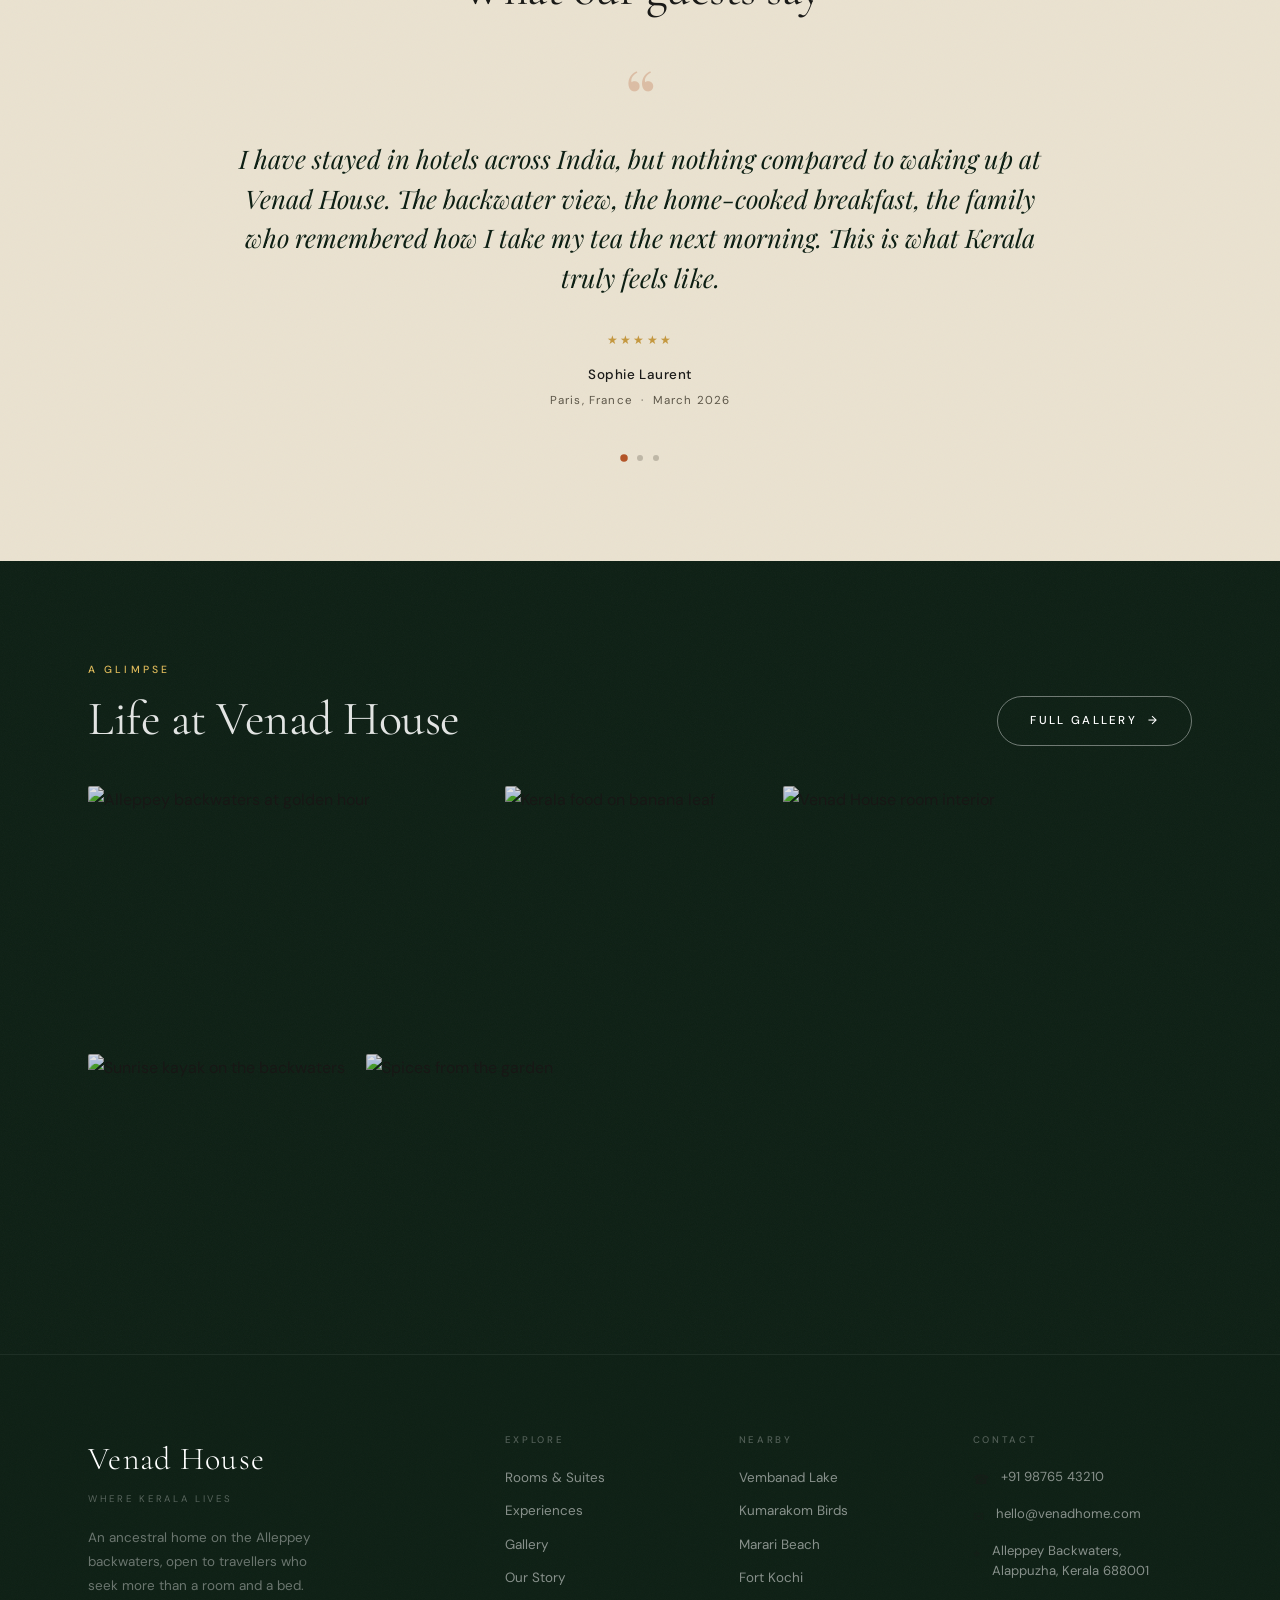
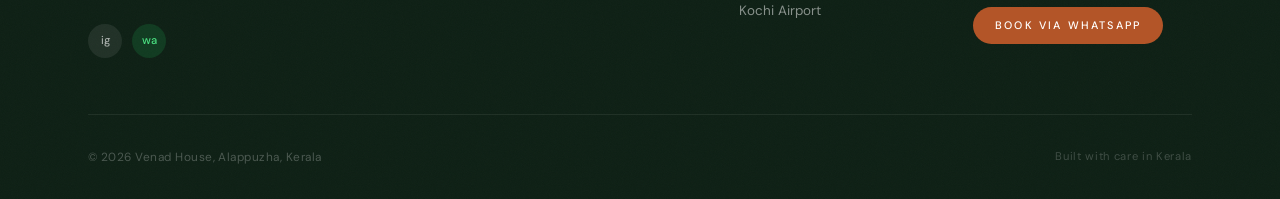
==== commit dfbf7061: "Remove mobile close button and WhatsApp modal Removed mobile close button and WhatsApp confirmation " ====
--- a/index.html
+++ b/index.html
@@ -51,12 +51,6 @@
 
   <!-- Mobile Menu -->
   <div class="nav-mobile" id="mobile-menu" role="dialog" aria-modal="true" aria-label="Navigation menu">
-    <button class="nav-mobile-close" id="nav-mobile-close" aria-label="Close navigation menu">
-      <svg width="20" height="20" viewBox="0 0 20 20" fill="none" aria-hidden="true">
-        <line x1="2" y1="2" x2="18" y2="18" stroke="white" stroke-width="2" stroke-linecap="round"/>
-        <line x1="18" y1="2" x2="2" y2="18" stroke="white" stroke-width="2" stroke-linecap="round"/>
-      </svg>
-    </button>
     <a href="rooms.html"       class="nav-mobile-link">Rooms</a>
     <a href="experiences.html" class="nav-mobile-link">Experiences</a>
     <a href="gallery.html"     class="nav-mobile-link">Gallery</a>
@@ -599,6 +593,42 @@
 <!-- ═══════════════════════════════════════════════════════════
      SCRIPTS
 ════════════════════════════════════════════════════════════ -->
+<!-- ═══════════════════════════════════════════════════════════
+     WHATSAPP CONFIRMATION MODAL
+════════════════════════════════════════════════════════════ -->
+<div class="wa-modal-overlay" id="wa-modal" role="dialog" aria-modal="true" aria-label="WhatsApp confirmation" aria-hidden="true">
+  <div class="wa-modal-card">
+
+    <!-- Surface highlight layer -->
+    <div class="wa-modal-shine" aria-hidden="true"></div>
+
+    <!-- WhatsApp icon -->
+    <div class="wa-modal-icon" aria-hidden="true">
+      <svg width="28" height="28" viewBox="0 0 24 24" fill="white">
+        <path d="M17.472 14.382c-.297-.149-1.758-.867-2.03-.967-.273-.099-.471-.148-.67.15-.197.297-.767.966-.94 1.164-.173.199-.347.223-.644.075-.297-.15-1.255-.463-2.39-1.475-.883-.788-1.48-1.761-1.653-2.059-.173-.297-.018-.458.13-.606.134-.133.298-.347.446-.52.149-.174.198-.298.298-.497.099-.198.05-.371-.025-.52-.075-.149-.669-1.612-.916-2.207-.242-.579-.487-.5-.669-.51-.173-.008-.371-.01-.57-.01-.198 0-.52.074-.792.372-.272.297-1.04 1.016-1.04 2.479 0 1.462 1.065 2.875 1.213 3.074.149.198 2.096 3.2 5.077 4.487.709.306 1.262.489 1.694.625.712.227 1.36.195 1.871.118.571-.085 1.758-.719 2.006-1.413.248-.694.248-1.289.173-1.413-.074-.124-.272-.198-.57-.347m-5.421 7.403h-.004a9.87 9.87 0 01-5.031-1.378l-.361-.214-3.741.982.998-3.648-.235-.374a9.86 9.86 0 01-1.51-5.26c.001-5.45 4.436-9.884 9.888-9.884 2.64 0 5.122 1.03 6.988 2.898a9.825 9.825 0 012.893 6.994c-.003 5.45-4.437 9.884-9.885 9.884m8.413-18.297A11.815 11.815 0 0012.05 0C5.495 0 .16 5.335.157 11.892c0 2.096.547 4.142 1.588 5.945L.057 24l6.305-1.654a11.882 11.882 0 005.683 1.448h.005c6.554 0 11.89-5.335 11.893-11.893a11.821 11.821 0 00-3.48-8.413z"/>
+      </svg>
+    </div>
+
+    <p class="wa-modal-eyebrow">You&#8217;re about to open</p>
+    <h3 class="wa-modal-title">WhatsApp</h3>
+    <p class="wa-modal-body">We&#8217;ll start a conversation about <strong id="wa-modal-subject">your enquiry</strong>. You can close WhatsApp anytime.</p>
+
+    <div class="wa-modal-actions">
+      <button class="wa-modal-cancel" id="wa-modal-cancel" aria-label="Cancel and stay on page">
+        Cancel
+      </button>
+      <button class="wa-modal-confirm" id="wa-modal-confirm" aria-label="Continue to WhatsApp">
+        <svg width="16" height="16" viewBox="0 0 24 24" fill="currentColor" aria-hidden="true">
+          <path d="M17.472 14.382c-.297-.149-1.758-.867-2.03-.967-.273-.099-.471-.148-.67.15-.197.297-.767.966-.94 1.164-.173.199-.347.223-.644.075-.297-.15-1.255-.463-2.39-1.475-.883-.788-1.48-1.761-1.653-2.059-.173-.297-.018-.458.13-.606.134-.133.298-.347.446-.52.149-.174.198-.298.298-.497.099-.198.05-.371-.025-.52-.075-.149-.669-1.612-.916-2.207-.242-.579-.487-.5-.669-.51-.173-.008-.371-.01-.57-.01-.198 0-.52.074-.792.372-.272.297-1.04 1.016-1.04 2.479 0 1.462 1.065 2.875 1.213 3.074.149.198 2.096 3.2 5.077 4.487.709.306 1.262.489 1.694.625.712.227 1.36.195 1.871.118.571-.085 1.758-.719 2.006-1.413.248-.694.248-1.289.173-1.413-.074-.124-.272-.198-.57-.347m-5.421 7.403h-.004a9.87 9.87 0 01-5.031-1.378l-.361-.214-3.741.982.998-3.648-.235-.374a9.86 9.86 0 01-1.51-5.26c.001-5.45 4.436-9.884 9.888-9.884 2.64 0 5.122 1.03 6.988 2.898a9.825 9.825 0 012.893 6.994c-.003 5.45-4.437 9.884-9.885 9.884m8.413-18.297A11.815 11.815 0 0012.05 0C5.495 0 .16 5.335.157 11.892c0 2.096.547 4.142 1.588 5.945L.057 24l6.305-1.654a11.882 11.882 0 005.683 1.448h.005c6.554 0 11.89-5.335 11.893-11.893a11.821 11.821 0 00-3.48-8.413z"/>
+        </svg>
+        Continue
+      </button>
+    </div>
+
+  </div>
+</div>
+
+
 <script src="js/config.js"></script>
 <script src="js/nav.js"></script>
 <script src="js/animations.js"></script>
@@ -710,53 +740,8 @@
       if (e.key === 'Escape' && modal.classList.contains('open')) closeModal();
     });
 
-    /* Wire up mobile close button */
-    const mobileClose = document.getElementById('nav-mobile-close');
-    if (mobileClose) {
-      /* nav.js already has closeMenu, expose it here as fallback */
-      mobileClose.addEventListener('click', () => {
-        document.querySelector('.nav-mobile').classList.remove('open');
-        document.querySelector('.nav-hamburger').classList.remove('open');
-        document.body.style.overflow = '';
-      });
-    }
   })();
 </script>
 
-<!-- ═══════════════════════════════════════════════════════════
-     WHATSAPP CONFIRMATION MODAL
-════════════════════════════════════════════════════════════ -->
-<div class="wa-modal-overlay" id="wa-modal" role="dialog" aria-modal="true" aria-label="WhatsApp confirmation" aria-hidden="true">
-  <div class="wa-modal-card">
-
-    <!-- Surface highlight layer -->
-    <div class="wa-modal-shine" aria-hidden="true"></div>
-
-    <!-- WhatsApp icon -->
-    <div class="wa-modal-icon" aria-hidden="true">
-      <svg width="28" height="28" viewBox="0 0 24 24" fill="white">
-        <path d="M17.472 14.382c-.297-.149-1.758-.867-2.03-.967-.273-.099-.471-.148-.67.15-.197.297-.767.966-.94 1.164-.173.199-.347.223-.644.075-.297-.15-1.255-.463-2.39-1.475-.883-.788-1.48-1.761-1.653-2.059-.173-.297-.018-.458.13-.606.134-.133.298-.347.446-.52.149-.174.198-.298.298-.497.099-.198.05-.371-.025-.52-.075-.149-.669-1.612-.916-2.207-.242-.579-.487-.5-.669-.51-.173-.008-.371-.01-.57-.01-.198 0-.52.074-.792.372-.272.297-1.04 1.016-1.04 2.479 0 1.462 1.065 2.875 1.213 3.074.149.198 2.096 3.2 5.077 4.487.709.306 1.262.489 1.694.625.712.227 1.36.195 1.871.118.571-.085 1.758-.719 2.006-1.413.248-.694.248-1.289.173-1.413-.074-.124-.272-.198-.57-.347m-5.421 7.403h-.004a9.87 9.87 0 01-5.031-1.378l-.361-.214-3.741.982.998-3.648-.235-.374a9.86 9.86 0 01-1.51-5.26c.001-5.45 4.436-9.884 9.888-9.884 2.64 0 5.122 1.03 6.988 2.898a9.825 9.825 0 012.893 6.994c-.003 5.45-4.437 9.884-9.885 9.884m8.413-18.297A11.815 11.815 0 0012.05 0C5.495 0 .16 5.335.157 11.892c0 2.096.547 4.142 1.588 5.945L.057 24l6.305-1.654a11.882 11.882 0 005.683 1.448h.005c6.554 0 11.89-5.335 11.893-11.893a11.821 11.821 0 00-3.48-8.413z"/>
-      </svg>
-    </div>
-
-    <p class="wa-modal-eyebrow">You&#8217;re about to open</p>
-    <h3 class="wa-modal-title">WhatsApp</h3>
-    <p class="wa-modal-body">We&#8217;ll start a conversation about <strong id="wa-modal-subject">your enquiry</strong>. You can close WhatsApp anytime.</p>
-
-    <div class="wa-modal-actions">
-      <button class="wa-modal-cancel" id="wa-modal-cancel" aria-label="Cancel and stay on page">
-        Cancel
-      </button>
-      <button class="wa-modal-confirm" id="wa-modal-confirm" aria-label="Continue to WhatsApp">
-        <svg width="16" height="16" viewBox="0 0 24 24" fill="currentColor" aria-hidden="true">
-          <path d="M17.472 14.382c-.297-.149-1.758-.867-2.03-.967-.273-.099-.471-.148-.67.15-.197.297-.767.966-.94 1.164-.173.199-.347.223-.644.075-.297-.15-1.255-.463-2.39-1.475-.883-.788-1.48-1.761-1.653-2.059-.173-.297-.018-.458.13-.606.134-.133.298-.347.446-.52.149-.174.198-.298.298-.497.099-.198.05-.371-.025-.52-.075-.149-.669-1.612-.916-2.207-.242-.579-.487-.5-.669-.51-.173-.008-.371-.01-.57-.01-.198 0-.52.074-.792.372-.272.297-1.04 1.016-1.04 2.479 0 1.462 1.065 2.875 1.213 3.074.149.198 2.096 3.2 5.077 4.487.709.306 1.262.489 1.694.625.712.227 1.36.195 1.871.118.571-.085 1.758-.719 2.006-1.413.248-.694.248-1.289.173-1.413-.074-.124-.272-.198-.57-.347m-5.421 7.403h-.004a9.87 9.87 0 01-5.031-1.378l-.361-.214-3.741.982.998-3.648-.235-.374a9.86 9.86 0 01-1.51-5.26c.001-5.45 4.436-9.884 9.888-9.884 2.64 0 5.122 1.03 6.988 2.898a9.825 9.825 0 012.893 6.994c-.003 5.45-4.437 9.884-9.885 9.884m8.413-18.297A11.815 11.815 0 0012.05 0C5.495 0 .16 5.335.157 11.892c0 2.096.547 4.142 1.588 5.945L.057 24l6.305-1.654a11.882 11.882 0 005.683 1.448h.005c6.554 0 11.89-5.335 11.893-11.893a11.821 11.821 0 00-3.48-8.413z"/>
-        </svg>
-        Continue
-      </button>
-    </div>
-
-  </div>
-</div>
-
 </body>
 </html>
--- a/css/components.css
+++ b/css/components.css
@@ -398,3 +398,174 @@
 @media (hover: none) {
   .cursor-dot { display: none; }
 }
+
+/* ── WHATSAPP CONFIRMATION MODAL ─────────────────────────────── */
+
+.wa-modal-overlay {
+  position: fixed;
+  inset: 0;
+  z-index: 600;
+  display: flex;
+  align-items: center;
+  justify-content: center;
+  padding: 1.5rem;
+  background: rgba(8, 20, 12, 0.55);
+  backdrop-filter: blur(8px);
+  -webkit-backdrop-filter: blur(8px);
+  opacity: 0;
+  visibility: hidden;
+  transition:
+    opacity    0.35s var(--ease-out),
+    visibility 0.35s var(--ease-out);
+}
+
+.wa-modal-overlay.open {
+  opacity: 1;
+  visibility: visible;
+}
+
+.wa-modal-card {
+  position: relative;
+  overflow: hidden;
+  width: 100%;
+  max-width: 360px;
+  background: linear-gradient(145deg, rgba(255,255,255,0.13), rgba(255,255,255,0.04));
+  backdrop-filter: blur(24px);
+  -webkit-backdrop-filter: blur(24px);
+  border: 1px solid rgba(255,255,255,0.22);
+  border-radius: 20px;
+  box-shadow:
+    0 24px 64px rgba(0,0,0,0.35),
+    0 4px 16px rgba(0,0,0,0.2),
+    inset 0 1px 2px rgba(255,255,255,0.22);
+  padding: 2.2rem 2rem 2rem;
+  text-align: center;
+  transform: translateY(20px) scale(0.96);
+  transition:
+    transform 0.4s var(--ease-out),
+    opacity   0.35s var(--ease-out);
+}
+
+.wa-modal-overlay.open .wa-modal-card {
+  transform: translateY(0) scale(1);
+}
+
+/* Directional surface highlight — the liquid glass sheen */
+.wa-modal-shine {
+  position: absolute;
+  inset: 0;
+  background: linear-gradient(
+    135deg,
+    rgba(255,255,255,0.16) 0%,
+    rgba(255,255,255,0.04) 35%,
+    transparent 65%
+  );
+  pointer-events: none;
+  border-radius: inherit;
+}
+
+.wa-modal-icon {
+  width: 56px;
+  height: 56px;
+  border-radius: 50%;
+  background: #25D366;
+  display: flex;
+  align-items: center;
+  justify-content: center;
+  margin: 0 auto 1.4rem;
+  box-shadow: 0 8px 24px rgba(37,211,102,0.4);
+}
+
+.wa-modal-eyebrow {
+  font-size: 0.65rem;
+  letter-spacing: 0.24em;
+  text-transform: uppercase;
+  color: rgba(255,255,255,0.45);
+  margin-bottom: 0.3rem;
+}
+
+.wa-modal-title {
+  font-family: 'Cormorant Garamond', serif;
+  font-size: 1.6rem;
+  font-weight: 400;
+  color: #fff;
+  margin-bottom: 0.85rem;
+  line-height: 1.1;
+}
+
+.wa-modal-body {
+  font-size: 0.84rem;
+  color: rgba(255,255,255,0.6);
+  line-height: 1.65;
+  margin-bottom: 2rem;
+}
+
+.wa-modal-body strong {
+  color: rgba(255,255,255,0.9);
+  font-weight: 500;
+}
+
+.wa-modal-actions {
+  display: flex;
+  gap: 0.75rem;
+}
+
+.wa-modal-cancel {
+  flex: 1;
+  font-family: 'DM Sans', sans-serif;
+  font-size: 0.74rem;
+  font-weight: 500;
+  letter-spacing: 0.12em;
+  text-transform: uppercase;
+  color: rgba(255,255,255,0.6);
+  background: rgba(255,255,255,0.08);
+  border: 1px solid rgba(255,255,255,0.14);
+  border-radius: 9999px;
+  padding: 0.8rem 1.2rem;
+  cursor: pointer;
+  transition:
+    background 0.25s var(--ease-out),
+    color      0.25s var(--ease-out);
+}
+
+.wa-modal-cancel:hover {
+  background: rgba(255,255,255,0.14);
+  color: #fff;
+}
+
+.wa-modal-confirm {
+  flex: 2;
+  display: flex;
+  align-items: center;
+  justify-content: center;
+  gap: 0.5rem;
+  font-family: 'DM Sans', sans-serif;
+  font-size: 0.74rem;
+  font-weight: 500;
+  letter-spacing: 0.12em;
+  text-transform: uppercase;
+  color: #fff;
+  background: #25D366;
+  border: none;
+  border-radius: 9999px;
+  padding: 0.8rem 1.4rem;
+  cursor: pointer;
+  box-shadow: 0 4px 16px rgba(37,211,102,0.35);
+  transition:
+    background  0.25s var(--ease-out),
+    box-shadow  0.25s var(--ease-out),
+    transform   0.25s var(--ease-out);
+}
+
+.wa-modal-confirm:hover {
+  background: #1fb855;
+  box-shadow: 0 6px 24px rgba(37,211,102,0.5);
+  transform: translateY(-1px);
+}
+
+@media (prefers-reduced-motion: reduce) {
+  .wa-modal-overlay,
+  .wa-modal-card {
+    transition: none;
+  }
+}
--- a/css/nav.css
+++ b/css/nav.css
@@ -275,280 +275,46 @@
     display: flex;
   }
 }
-/* ============================================================
-   VENAD HOUSE — nav.css
-   Navigation bar and mobile menu.
-   ============================================================ */
-
-/* ── MAIN NAV ────────────────────────────────────────────────── */
-
-.nav {
-  position: fixed;
-  inset: 0 0 auto 0;
-  z-index: 400;
-  height: var(--nav-h);
-  display: flex;
-  align-items: center;
-  justify-content: space-between;
-  padding-inline: var(--content-pad);
-  transition:
-    background  var(--t-mid) var(--ease-out),
-    box-shadow  var(--t-mid) var(--ease-out),
-    height      var(--t-mid) var(--ease-out),
-    border-color var(--t-mid) var(--ease-out);
-}
-
-/* Default — transparent over hero */
-.nav {
-  background: transparent;
-  border-bottom: 1px solid transparent;
-}
-
-/* Scrolled — glass dark */
-.nav.scrolled {
-  height: 64px;
-  background: var(--glass-bg-dark);
-  backdrop-filter: var(--glass-blur);
-  -webkit-backdrop-filter: var(--glass-blur);
-  border-bottom: 1px solid rgba(255, 255, 255, 0.08);
-  box-shadow: 0 2px 32px rgba(0, 0, 0, 0.28);
-}
-
-/* ── LOGO ────────────────────────────────────────────────────── */
-
-.nav-logo {
-  font-family: 'Cormorant Garamond', serif;
-  font-size: 1.55rem;
-  font-weight: 400;
-  color: #fff;
-  letter-spacing: 0.05em;
-  display: flex;
-  flex-direction: column;
-  line-height: 1;
-  gap: 0.15rem;
-  text-decoration: none;
-  transition: opacity var(--t-fast) var(--ease-out);
-}
-
-.nav-logo:hover {
-  opacity: 0.8;
-}
-
-.nav-logo-sub {
-  font-family: 'DM Sans', sans-serif;
-  font-size: 0.55rem;
-  font-weight: 400;
-  letter-spacing: 0.3em;
-  text-transform: uppercase;
-  color: rgba(255, 255, 255, 0.5);
-}
-
-/* ── DESKTOP LINKS ───────────────────────────────────────────── */
-
-.nav-links {
-  display: flex;
-  align-items: center;
-  gap: 2.8rem;
-}
-
-.nav-link {
-  font-family: 'DM Sans', sans-serif;
-  font-size: 0.7rem;
-  font-weight: 400;
-  letter-spacing: 0.2em;
-  text-transform: uppercase;
-  color: rgba(255, 255, 255, 0.75);
-  text-decoration: none;
-  position: relative;
-  transition: color var(--t-fast) var(--ease-out);
-}
-
-.nav-link::after {
-  content: '';
+
+/* ── MOBILE CLOSE BUTTON ─────────────────────────────────────── */
+/* Explicit X button inside the overlay — always visible to users */
+
+.nav-mobile-close {
   position: absolute;
-  bottom: -4px;
-  left: 0;
-  width: 0;
-  height: 1px;
-  background: var(--gold-light);
-  transition: width var(--t-mid) var(--ease-out);
-}
-
-.nav-link:hover {
-  color: #fff;
-}
-
-.nav-link:hover::after {
-  width: 100%;
-}
-
-.nav-link.active {
-  color: #fff;
-}
-
-.nav-link.active::after {
-  width: 100%;
-  background: var(--terra);
-}
-
-/* ── BOOK BUTTON ─────────────────────────────────────────────── */
-
-.nav-book {
-  font-family: 'DM Sans', sans-serif;
-  font-size: 0.68rem;
-  font-weight: 500;
-  letter-spacing: 0.18em;
-  text-transform: uppercase;
-  color: #fff;
-  background: var(--terra);
-  padding: 0.65rem 1.5rem;
-  border-radius: 9999px;
-  text-decoration: none;
-  transition:
-    background var(--t-fast) var(--ease-out),
-    box-shadow var(--t-mid) var(--ease-out),
-    transform  var(--t-mid) var(--ease-out);
-}
-
-.nav-book:hover {
-  background: var(--terra-dark);
-  box-shadow: 0 6px 20px rgba(179, 85, 40, 0.36);
-  transform: translateY(-1px);
-}
-
-/* ── HAMBURGER ───────────────────────────────────────────────── */
-
-.nav-hamburger {
-  display: none;
-  flex-direction: column;
-  gap: 6px;
-  cursor: pointer;
-  padding: 8px;
-  background: none;
-  border: none;
-  z-index: 420;
-}
-
-.nav-hamburger span {
-  display: block;
-  width: 24px;
-  height: 2px;
-  background: #fff;
-  border-radius: 1px;
-  transition: transform var(--t-mid) var(--ease-out), opacity var(--t-fast) var(--ease-out);
-  transform-origin: center;
-}
-
-/* Hamburger open state — becomes a precise geometric X */
-.nav-hamburger.open span:nth-child(1) {
-  transform: translateY(8px) rotate(45deg);
-}
-.nav-hamburger.open span:nth-child(2) {
-  opacity: 0;
-}
-.nav-hamburger.open span:nth-child(3) {
-  transform: translateY(-8px) rotate(-45deg);
-}
-
-/* ── MOBILE MENU OVERLAY ─────────────────────────────────────── */
-
-.nav-mobile {
-  position: fixed;
-  inset: 0;
-  z-index: 410;
-  background: var(--glass-bg-dark);
-  backdrop-filter: var(--glass-blur);
-  -webkit-backdrop-filter: var(--glass-blur);
-  display: flex;
-  flex-direction: column;
+  top: 1.6rem;
+  right: 1.6rem;
+  width: 44px;
+  height: 44px;
+  border-radius: 50%;
+  background: rgba(255,255,255,0.1);
+  border: 1px solid rgba(255,255,255,0.18);
+  display: flex;
   align-items: center;
   justify-content: center;
-  gap: 2.5rem;
-
-  /* Hidden state */
-  opacity: 0;
-  visibility: hidden;
-  transition:
-    opacity    var(--t-mid) var(--ease-out),
-    visibility var(--t-mid) var(--ease-out);
-}
-
-.nav-mobile.open {
+  cursor: pointer;
+  color: #fff;
+  transition:
+    background  0.25s var(--ease-out),
+    transform   0.3s  var(--ease-out),
+    border-color 0.25s var(--ease-out);
+  /* Starts hidden, fades in with menu open state */
+  opacity: 0;
+  pointer-events: none;
+}
+
+.nav-mobile.open .nav-mobile-close {
   opacity: 1;
-  visibility: visible;
-}
-
-.nav-mobile-link {
-  font-family: 'Cormorant Garamond', serif;
-  font-size: clamp(2rem, 6vw, 2.8rem);
-  font-weight: 400;
-  color: rgba(255, 255, 255, 0.85);
-  text-decoration: none;
-  letter-spacing: 0.03em;
-  transition: color var(--t-fast) var(--ease-out);
-
-  /* Staggered entry via JS adding .open class */
-  opacity: 0;
-  transform: translateY(20px);
-  transition:
-    color      var(--t-fast) var(--ease-out),
-    opacity    var(--t-mid)  var(--ease-out),
-    transform  var(--t-mid)  var(--ease-out);
-}
-
-.nav-mobile.open .nav-mobile-link {
-  opacity: 1;
-  transform: translateY(0);
-}
-
-.nav-mobile.open .nav-mobile-link:nth-child(1) { transition-delay: 0.08s; }
-.nav-mobile.open .nav-mobile-link:nth-child(2) { transition-delay: 0.14s; }
-.nav-mobile.open .nav-mobile-link:nth-child(3) { transition-delay: 0.20s; }
-.nav-mobile.open .nav-mobile-link:nth-child(4) { transition-delay: 0.26s; }
-.nav-mobile.open .nav-mobile-link:nth-child(5) { transition-delay: 0.32s; }
-
-.nav-mobile-link:hover {
-  color: #fff;
-}
-
-.nav-mobile-book {
-  font-family: 'DM Sans', sans-serif;
-  font-size: 0.75rem;
-  letter-spacing: 0.22em;
-  text-transform: uppercase;
-  color: #4ade80;
-  text-decoration: none;
-  opacity: 0;
-  transform: translateY(20px);
-  transition:
-    opacity   var(--t-mid) var(--ease-out),
-    transform var(--t-mid) var(--ease-out);
-}
-
-.nav-mobile.open .nav-mobile-book {
-  opacity: 1;
-  transform: translateY(0);
-  transition-delay: 0.38s;
-}
-
-.nav-mobile-divider {
-  width: 1px;
-  height: 40px;
-  background: rgba(255, 255, 255, 0.15);
-}
-
-/* ── RESPONSIVE ──────────────────────────────────────────────── */
-
-@media (max-width: 900px) {
-  .nav-links {
-    display: none;
-  }
-
-  .nav-book {
-    display: none;
-  }
-
-  .nav-hamburger {
-    display: flex;
-  }
-}
+  pointer-events: auto;
+  transition-delay: 0.2s;
+}
+
+.nav-mobile-close:hover {
+  background: rgba(255,255,255,0.18);
+  transform: rotate(90deg);
+  border-color: rgba(255,255,255,0.35);
+}
+
+.nav-mobile-close svg {
+  display: block;
+  flex-shrink: 0;
+}
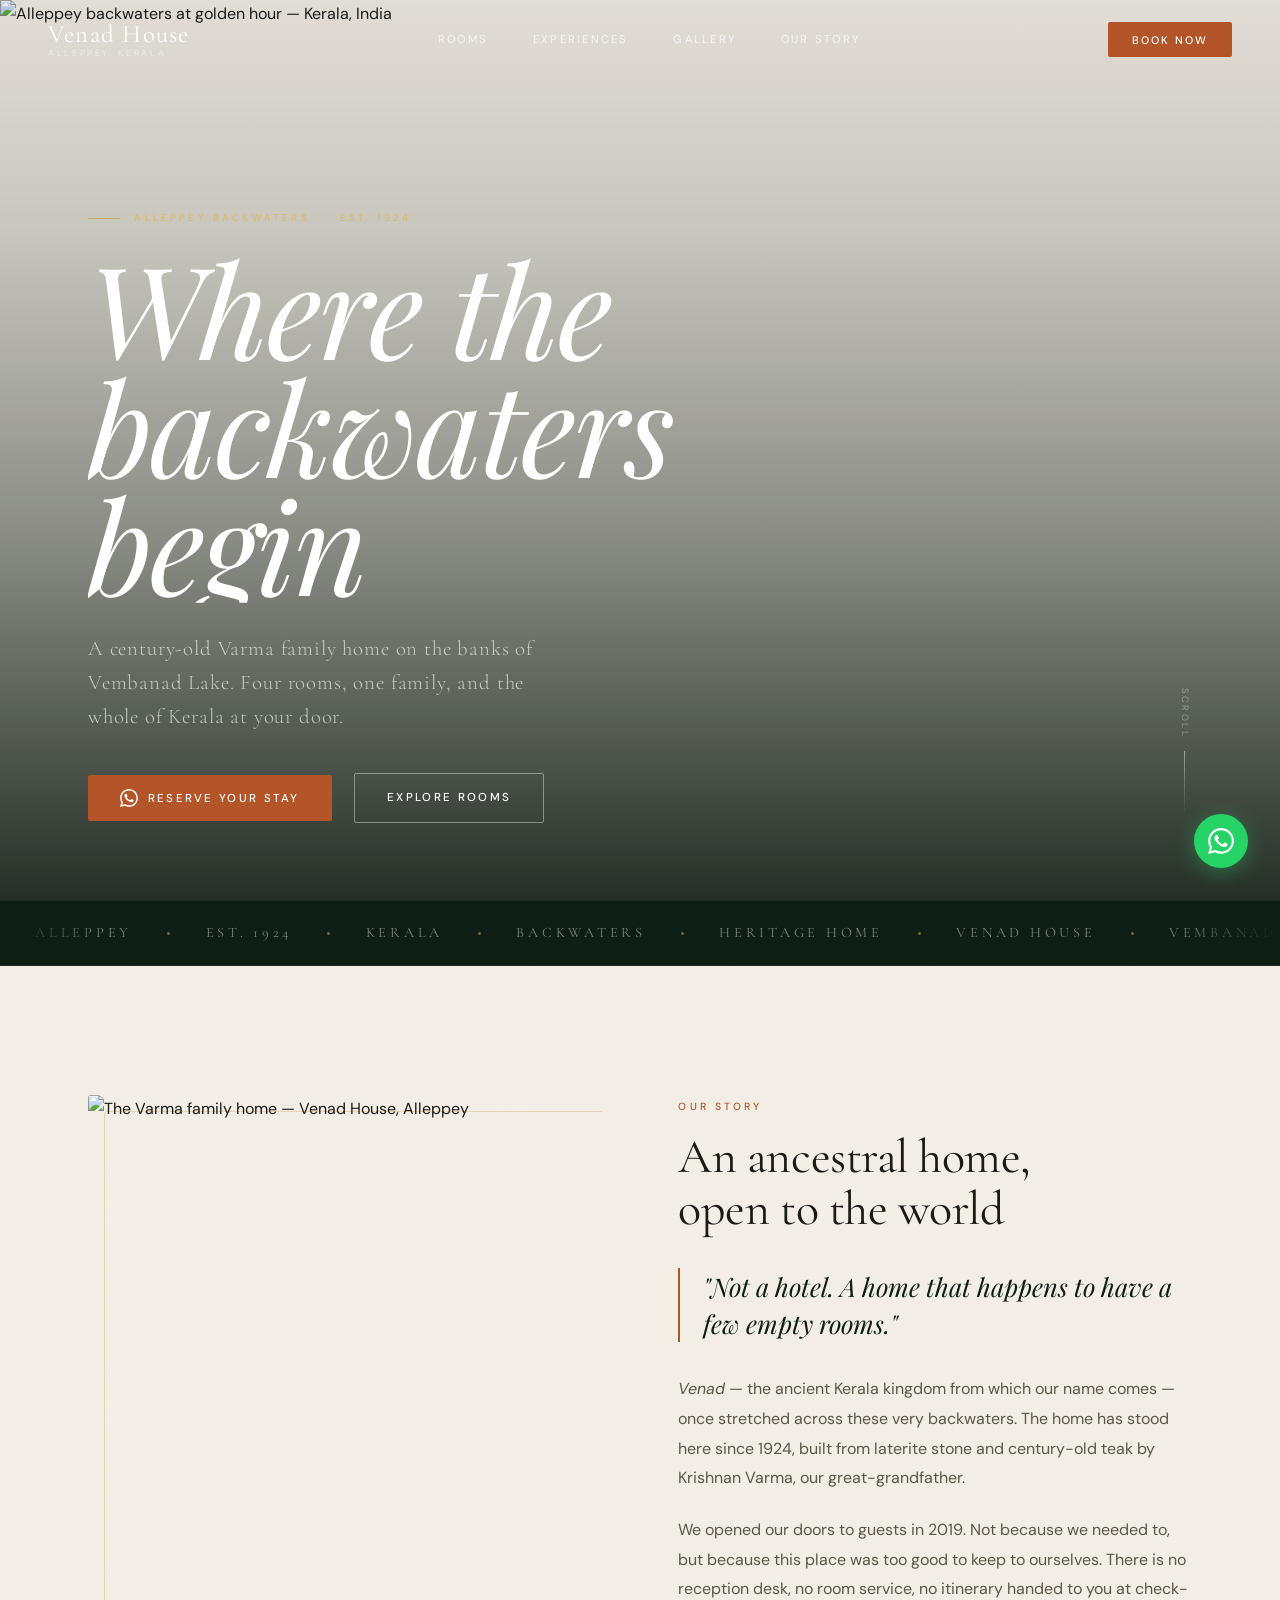
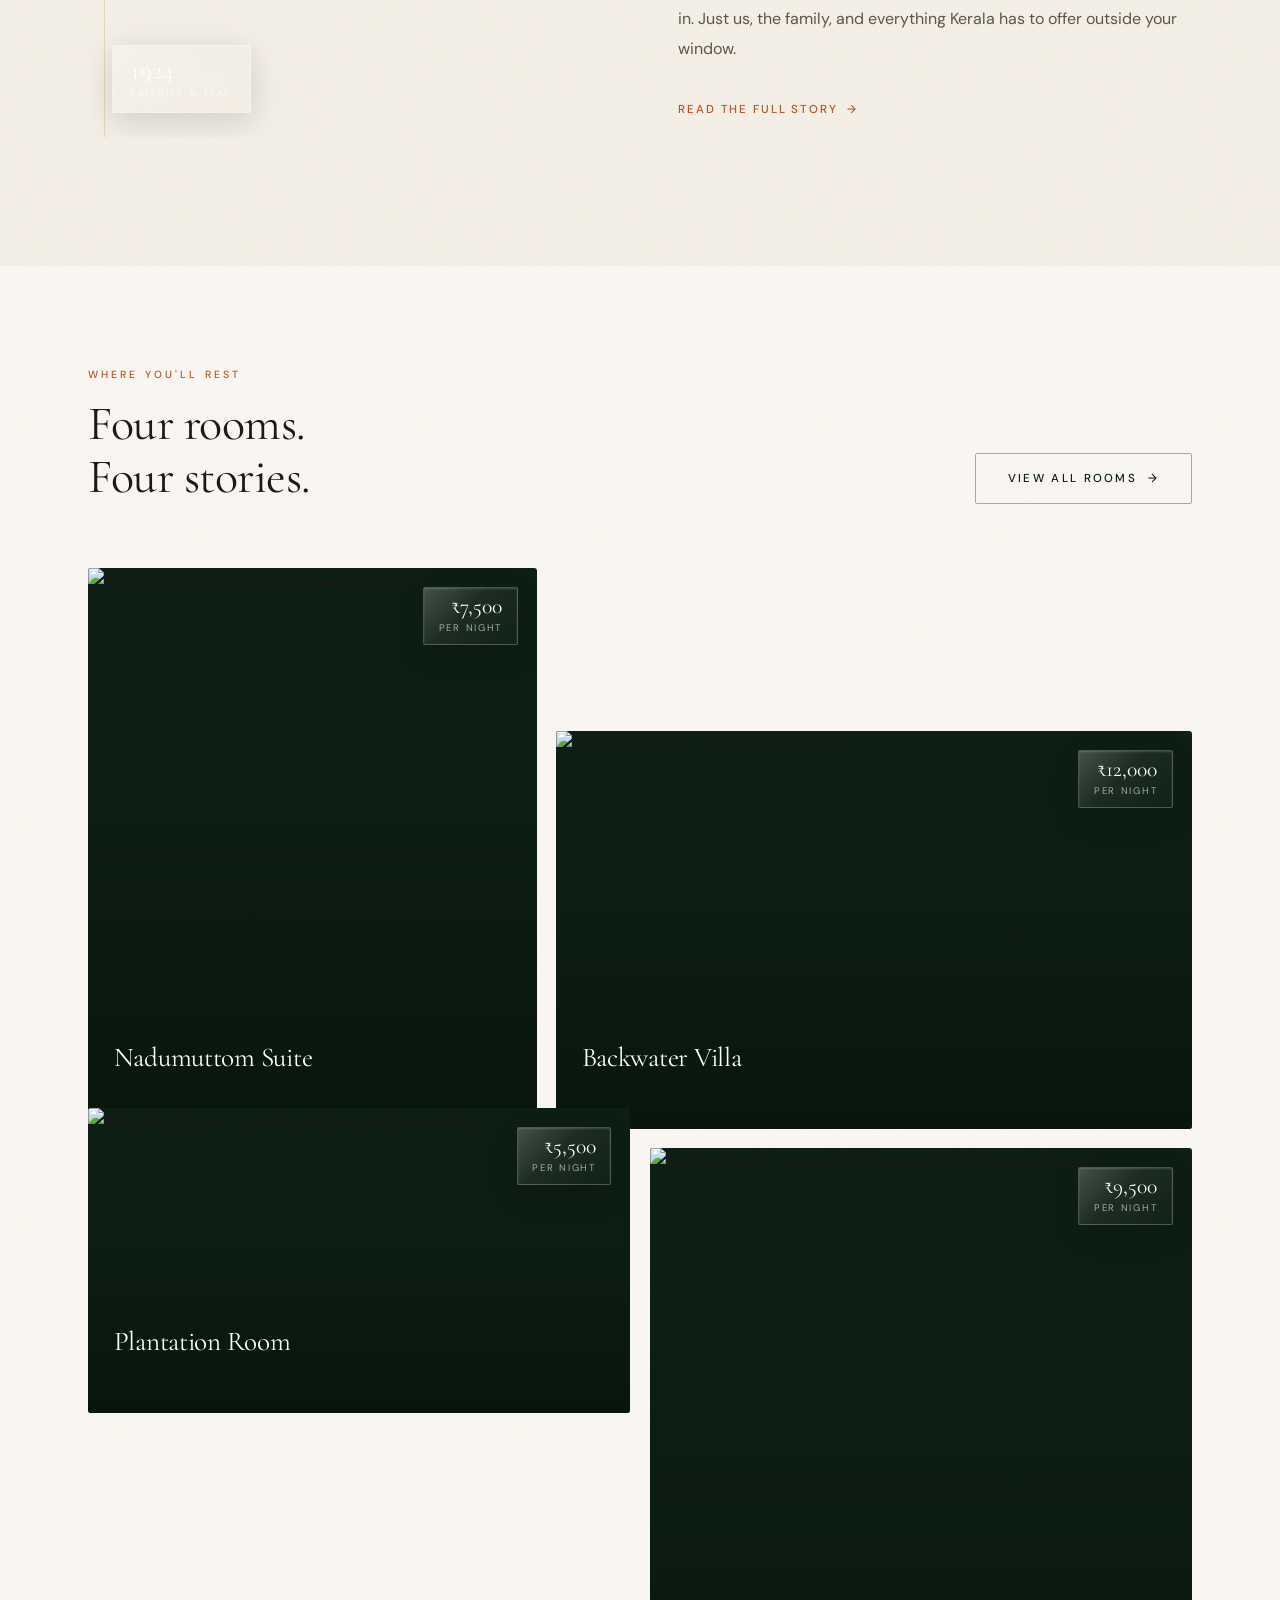
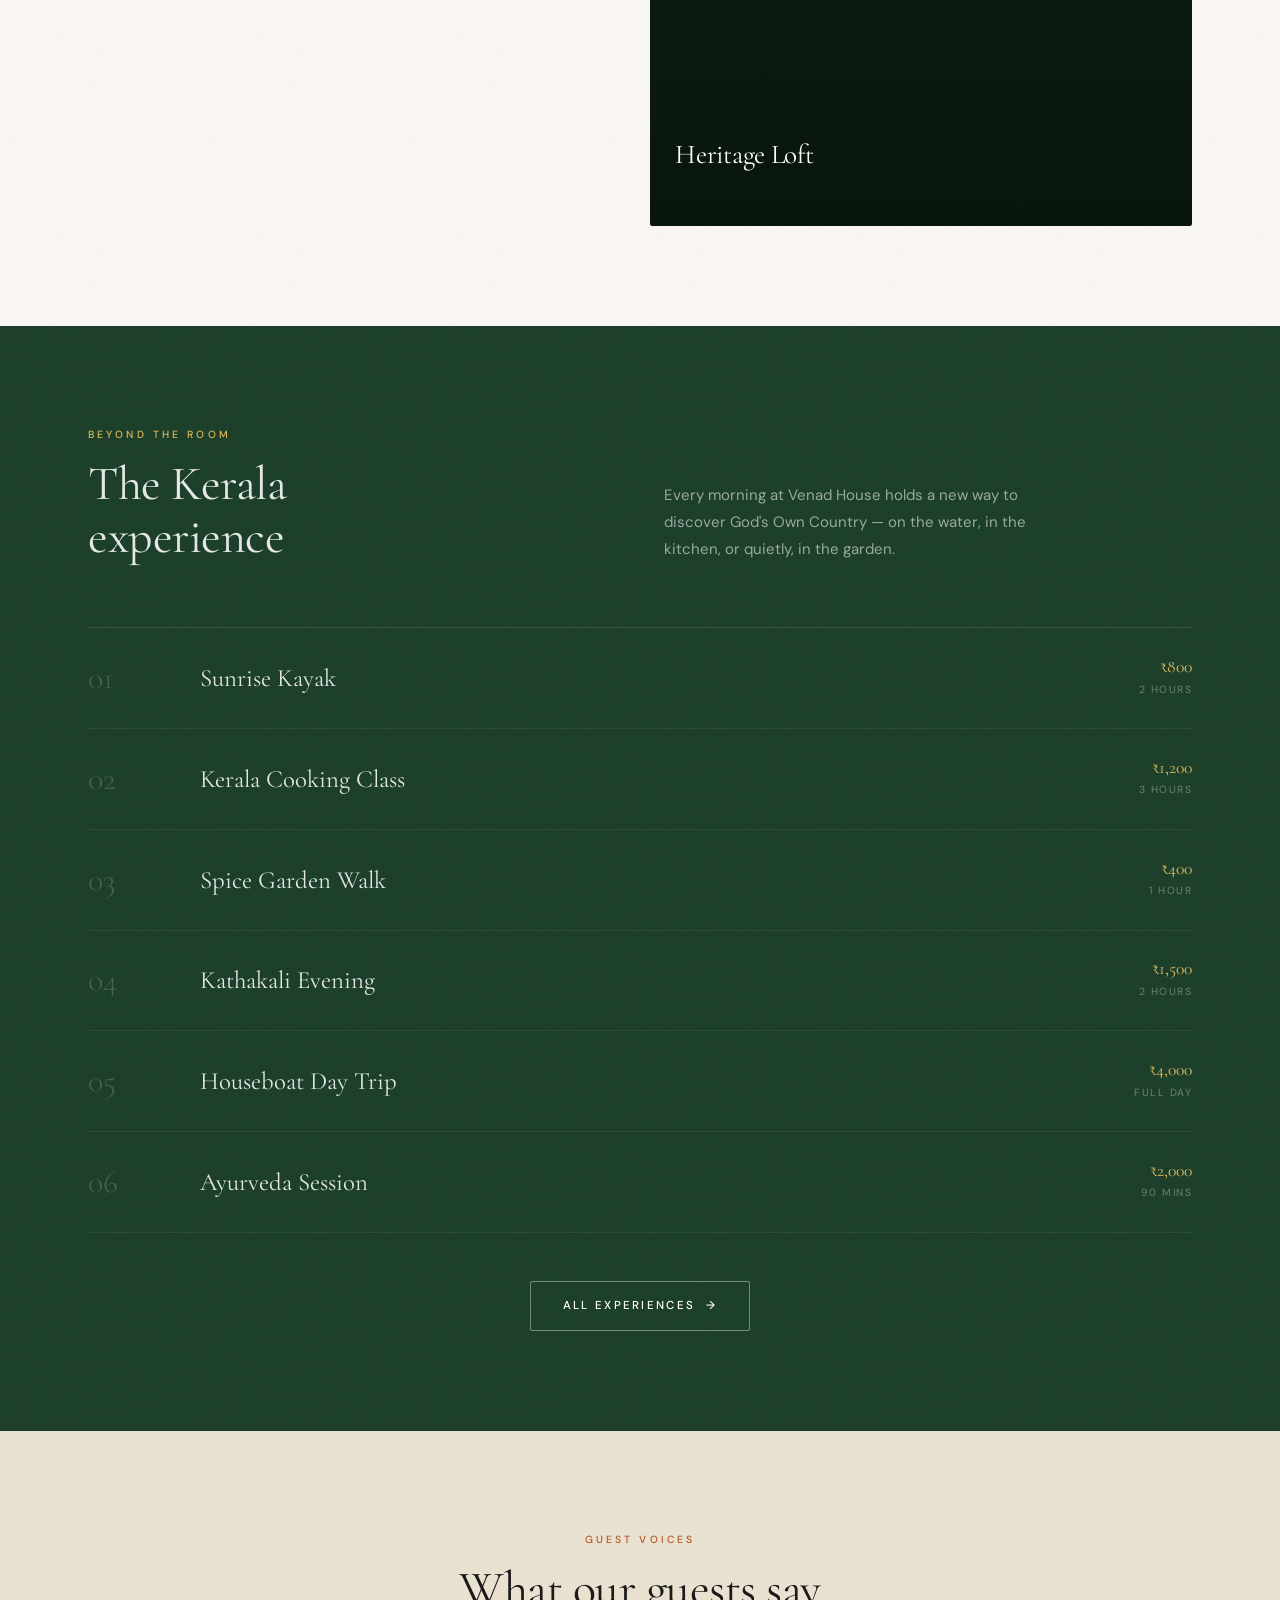
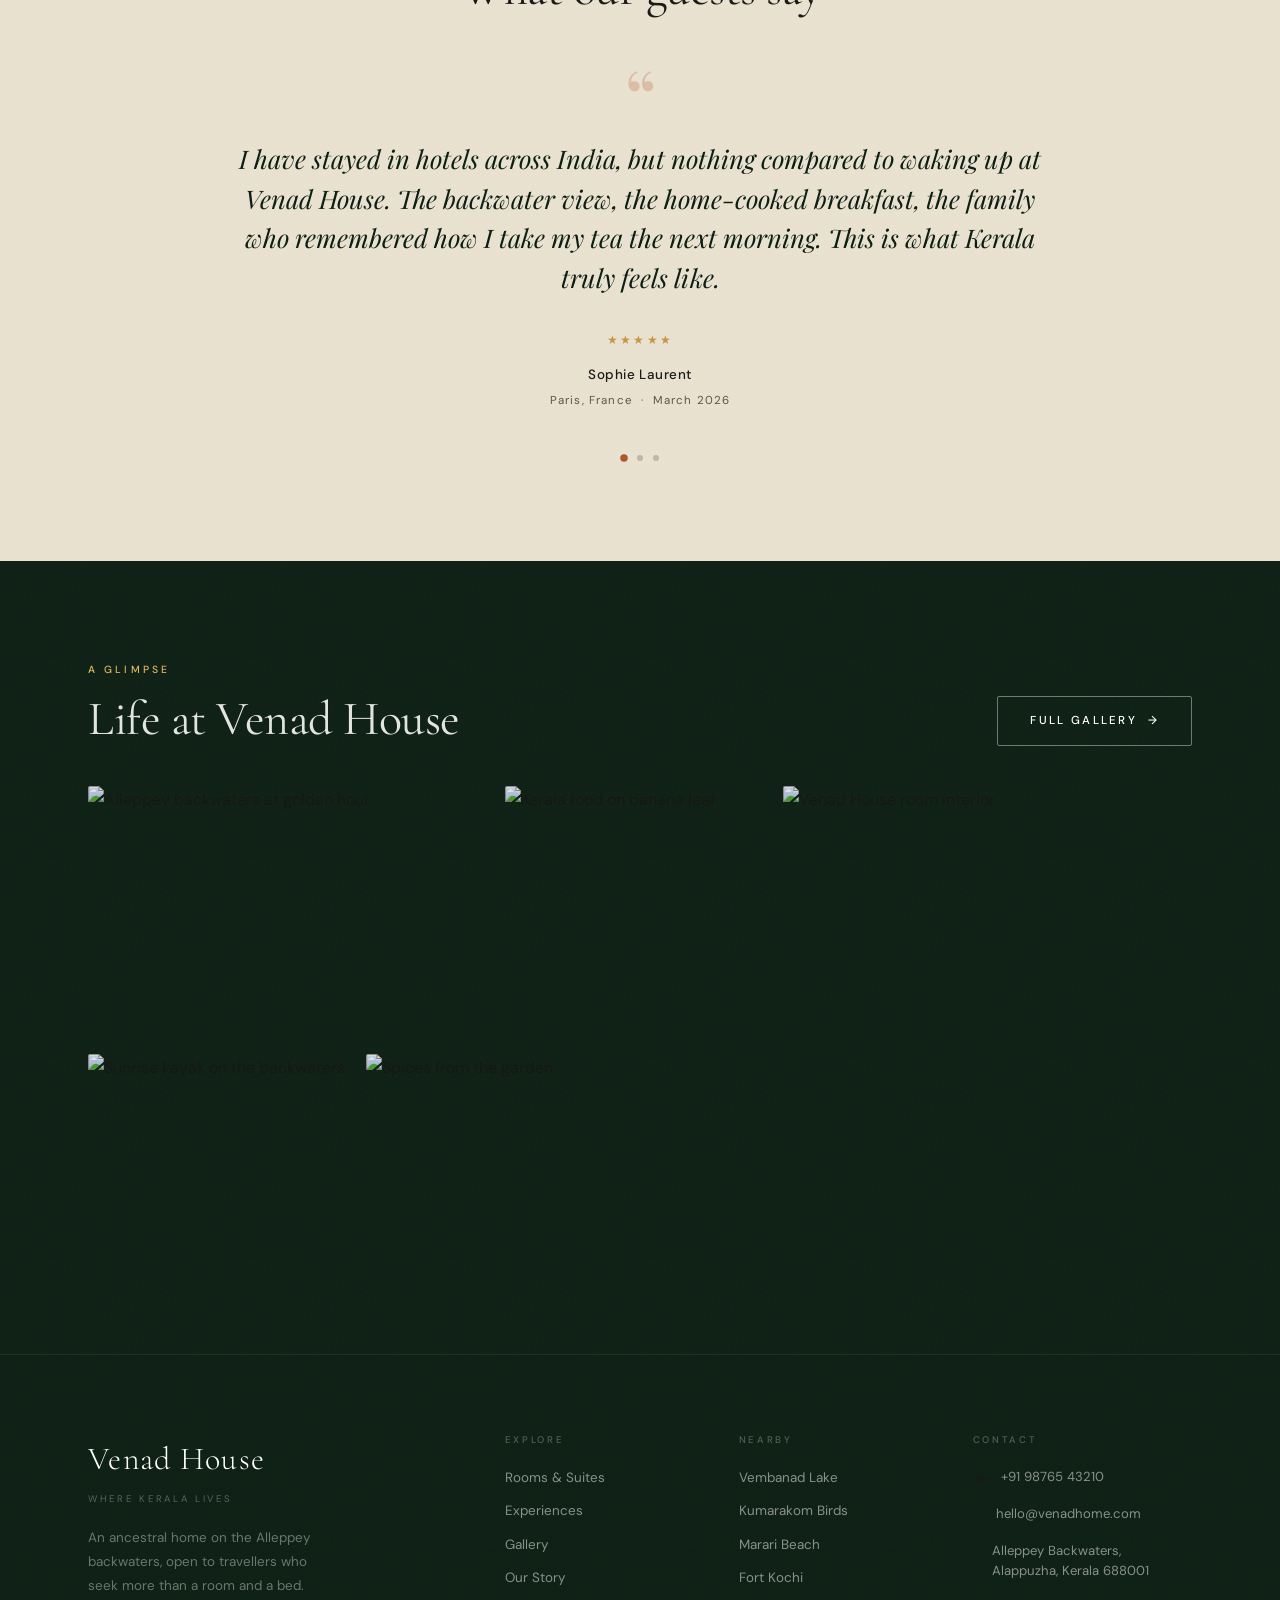
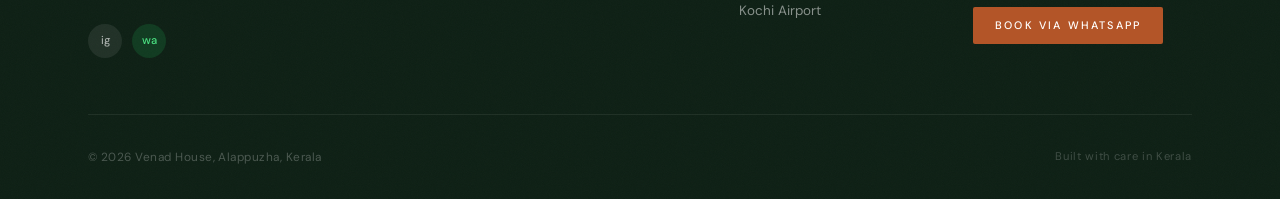
==== commit fd8be3d5: "Add files via upload" ====
--- a/index.html
+++ b/index.html
@@ -232,7 +232,7 @@
         </div>
         <div class="room-card-overlay"></div>
         <div class="price-chip glass room-card-price">
-          <span class="price-chip-amount">&#8377;4,500</span>
+          <span class="price-chip-amount">&#8377;7,500</span>
           <span class="price-chip-label">per night</span>
         </div>
         <div class="room-card-info">
@@ -253,7 +253,7 @@
         </div>
         <div class="room-card-overlay"></div>
         <div class="price-chip glass room-card-price">
-          <span class="price-chip-amount">&#8377;6,500</span>
+          <span class="price-chip-amount">&#8377;12,000</span>
           <span class="price-chip-label">per night</span>
         </div>
         <div class="room-card-info">
@@ -274,7 +274,7 @@
         </div>
         <div class="room-card-overlay"></div>
         <div class="price-chip glass room-card-price">
-          <span class="price-chip-amount">&#8377;3,200</span>
+          <span class="price-chip-amount">&#8377;5,500</span>
           <span class="price-chip-label">per night</span>
         </div>
         <div class="room-card-info">
@@ -295,7 +295,7 @@
         </div>
         <div class="room-card-overlay"></div>
         <div class="price-chip glass room-card-price">
-          <span class="price-chip-amount">&#8377;5,000</span>
+          <span class="price-chip-amount">&#8377;9,500</span>
           <span class="price-chip-label">per night</span>
         </div>
         <div class="room-card-info">
--- a/css/root.css
+++ b/css/root.css
@@ -32,7 +32,7 @@
   --glass-bg:        linear-gradient(135deg, rgba(255, 255, 255, 0.10), rgba(255, 255, 255, 0.02));
   --glass-bg-dark:   linear-gradient(135deg, rgba(13, 31, 20, 0.65), rgba(13, 31, 20, 0.30));
   --glass-border:    rgba(255, 255, 255, 0.22);
-  --glass-blur:      blur(6px);
+  --glass-blur:      blur(16px);
   --glass-shadow:    0 8px 32px rgba(0, 0, 0, 0.14), inset 0 1px 2px rgba(255, 255, 255, 0.18);
   --glass-highlight: linear-gradient(135deg, rgba(255, 255, 255, 0.14) 0%, transparent 45%);
 
--- a/css/components.css
+++ b/css/components.css
@@ -16,7 +16,7 @@
   letter-spacing: 0.2em;
   text-transform: uppercase;
   text-decoration: none;
-  border-radius: 9999px;
+  border-radius: 2px;
   padding: 0.9rem 2rem;
   transition:
     background var(--t-fast) var(--ease-out),
@@ -197,7 +197,7 @@
   letter-spacing: 0.18em;
   text-transform: uppercase;
   padding: 0.3rem 0.85rem;
-  border-radius: 9999px;
+  border-radius: 2px;
 }
 
 .badge-terra {
--- a/css/nav.css
+++ b/css/nav.css
@@ -125,7 +125,7 @@
   color: #fff;
   background: var(--terra);
   padding: 0.65rem 1.5rem;
-  border-radius: 9999px;
+  border-radius: 2px;
   text-decoration: none;
   transition:
     background var(--t-fast) var(--ease-out),
@@ -276,45 +276,3 @@
   }
 }
 
-/* ── MOBILE CLOSE BUTTON ─────────────────────────────────────── */
-/* Explicit X button inside the overlay — always visible to users */
-
-.nav-mobile-close {
-  position: absolute;
-  top: 1.6rem;
-  right: 1.6rem;
-  width: 44px;
-  height: 44px;
-  border-radius: 50%;
-  background: rgba(255,255,255,0.1);
-  border: 1px solid rgba(255,255,255,0.18);
-  display: flex;
-  align-items: center;
-  justify-content: center;
-  cursor: pointer;
-  color: #fff;
-  transition:
-    background  0.25s var(--ease-out),
-    transform   0.3s  var(--ease-out),
-    border-color 0.25s var(--ease-out);
-  /* Starts hidden, fades in with menu open state */
-  opacity: 0;
-  pointer-events: none;
-}
-
-.nav-mobile.open .nav-mobile-close {
-  opacity: 1;
-  pointer-events: auto;
-  transition-delay: 0.2s;
-}
-
-.nav-mobile-close:hover {
-  background: rgba(255,255,255,0.18);
-  transform: rotate(90deg);
-  border-color: rgba(255,255,255,0.35);
-}
-
-.nav-mobile-close svg {
-  display: block;
-  flex-shrink: 0;
-}
